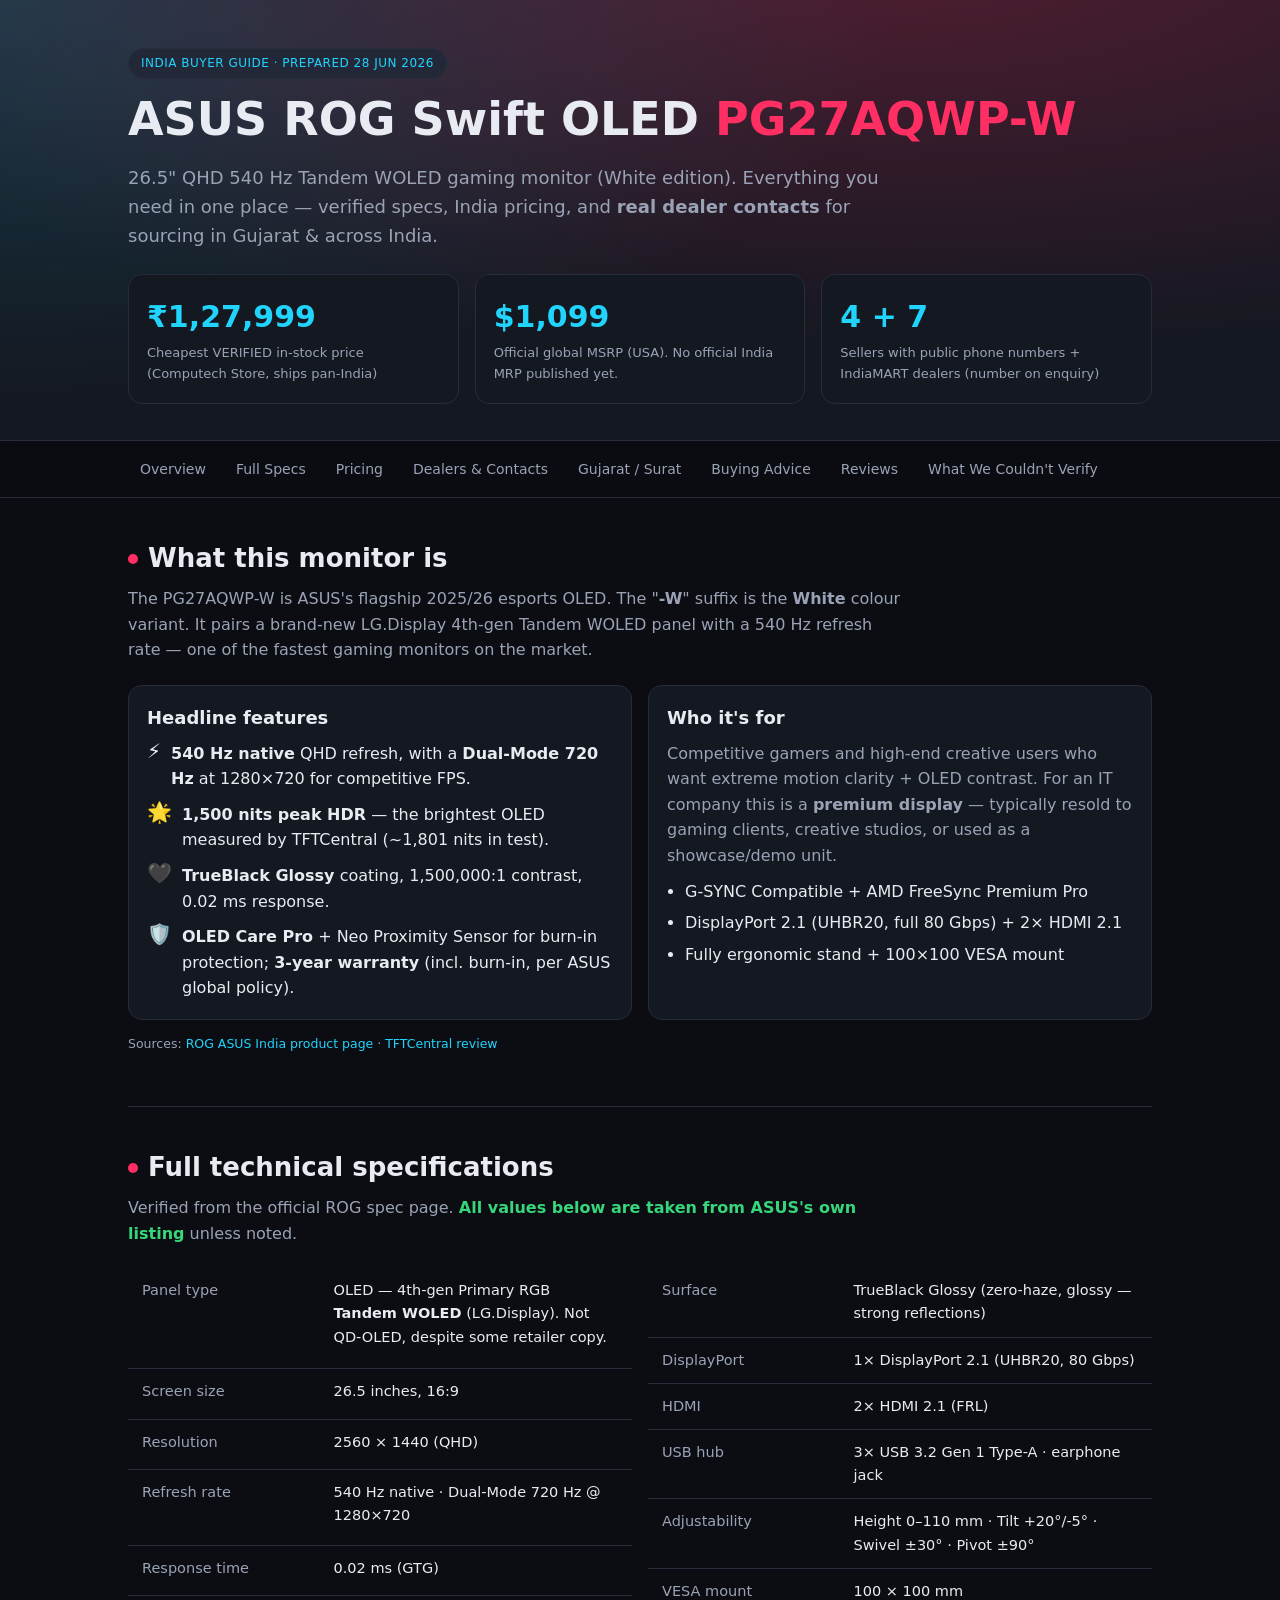
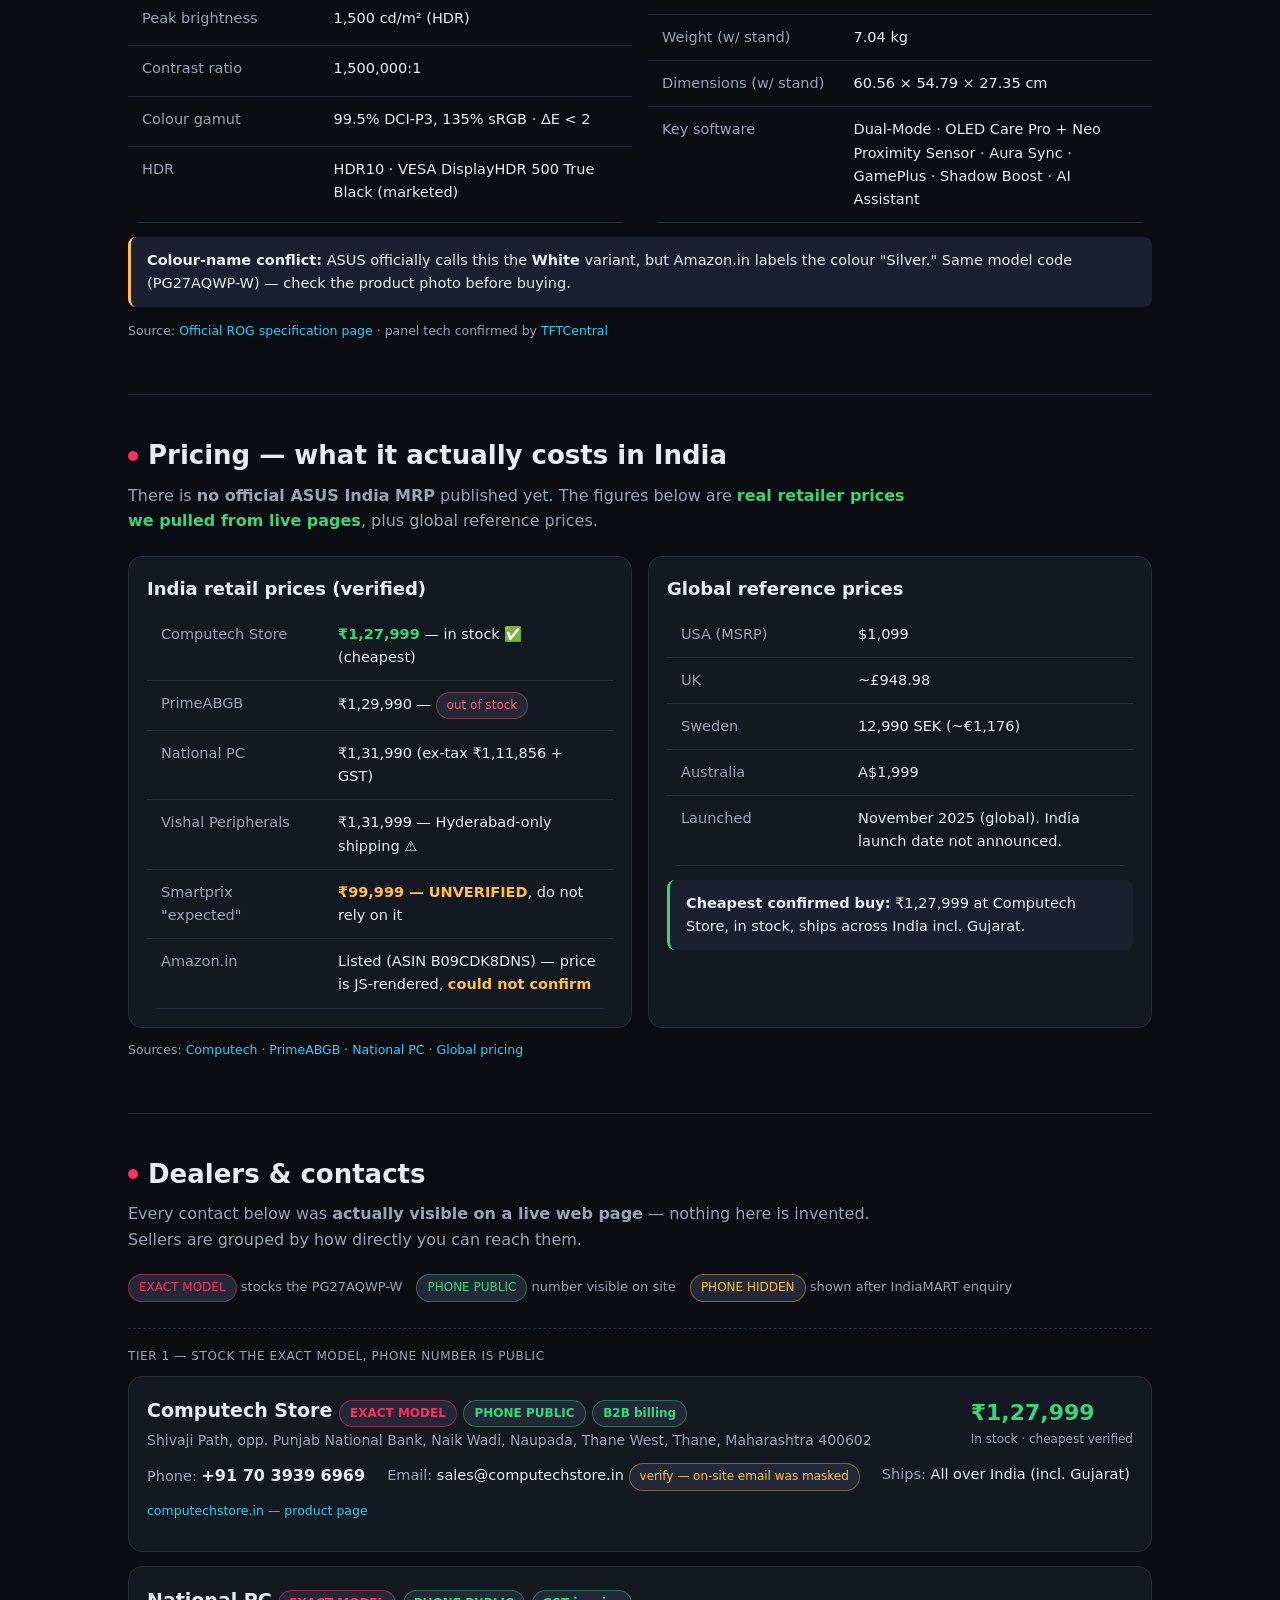
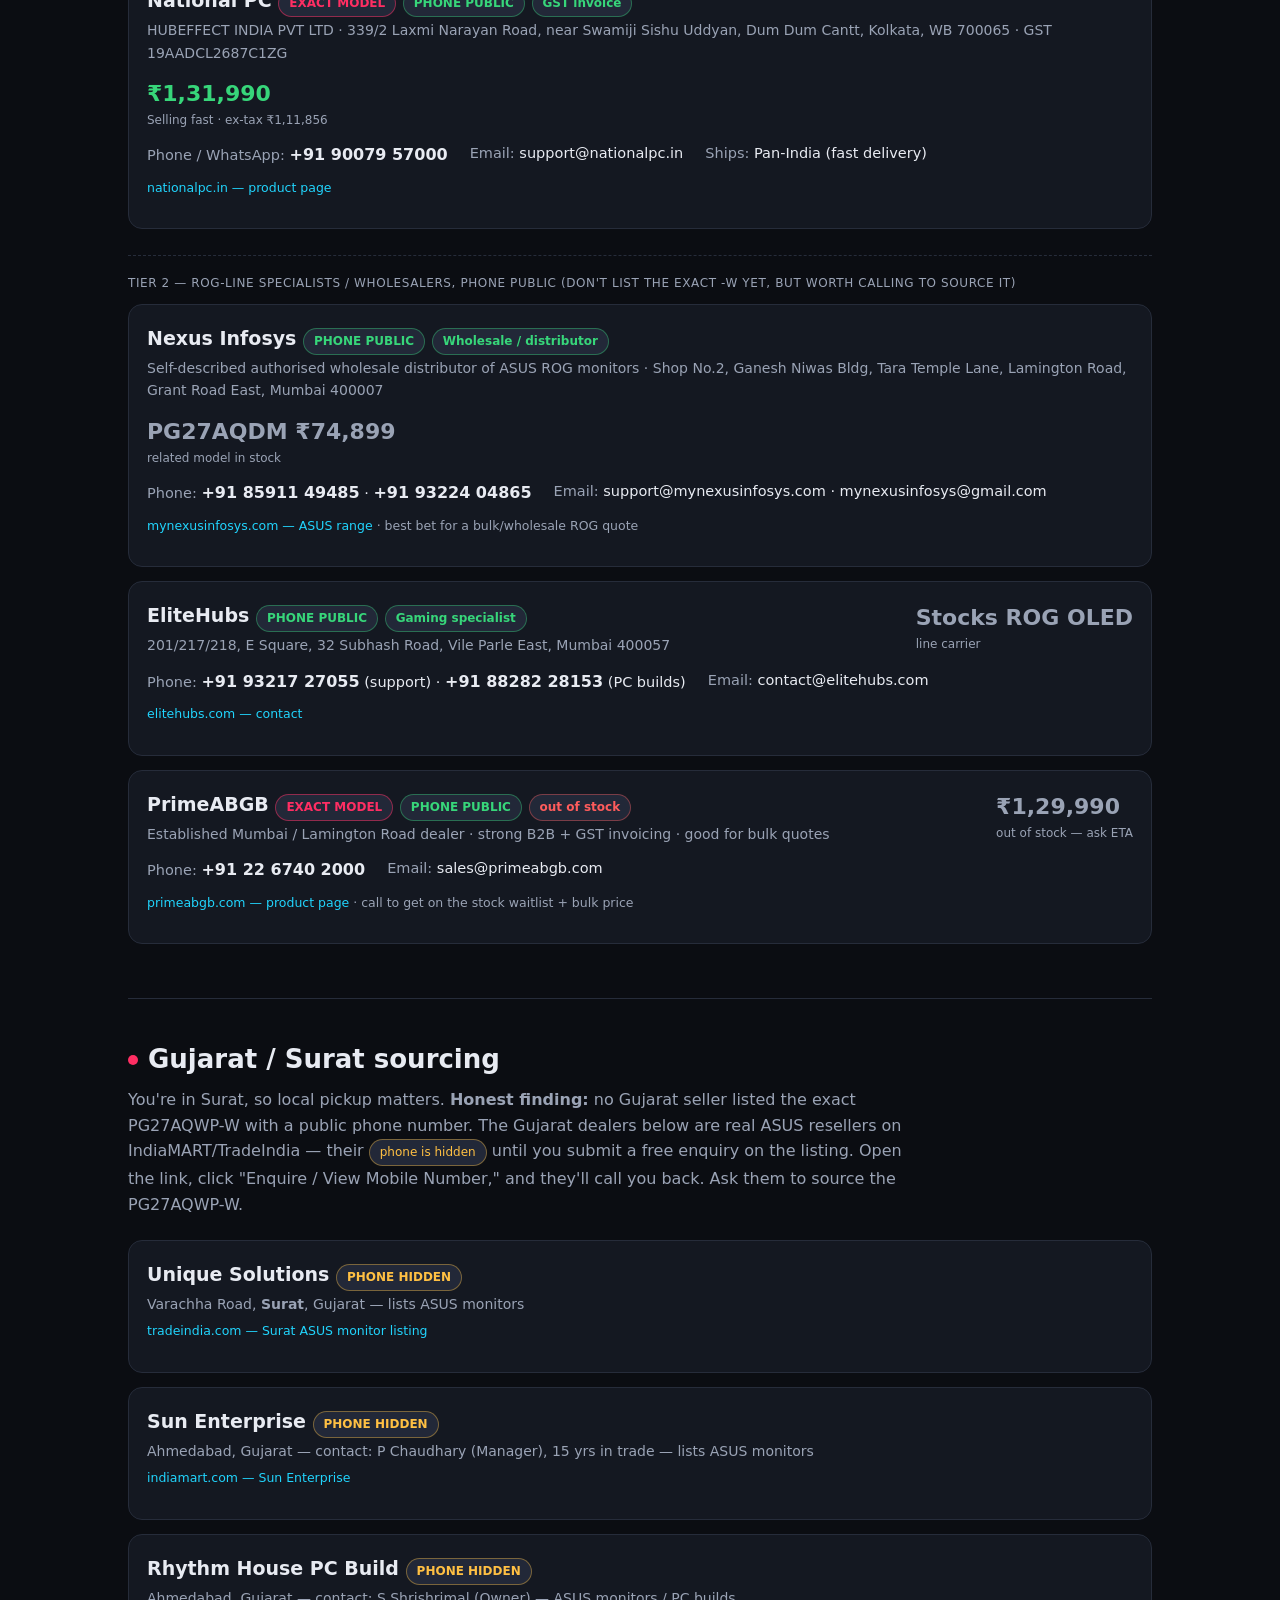
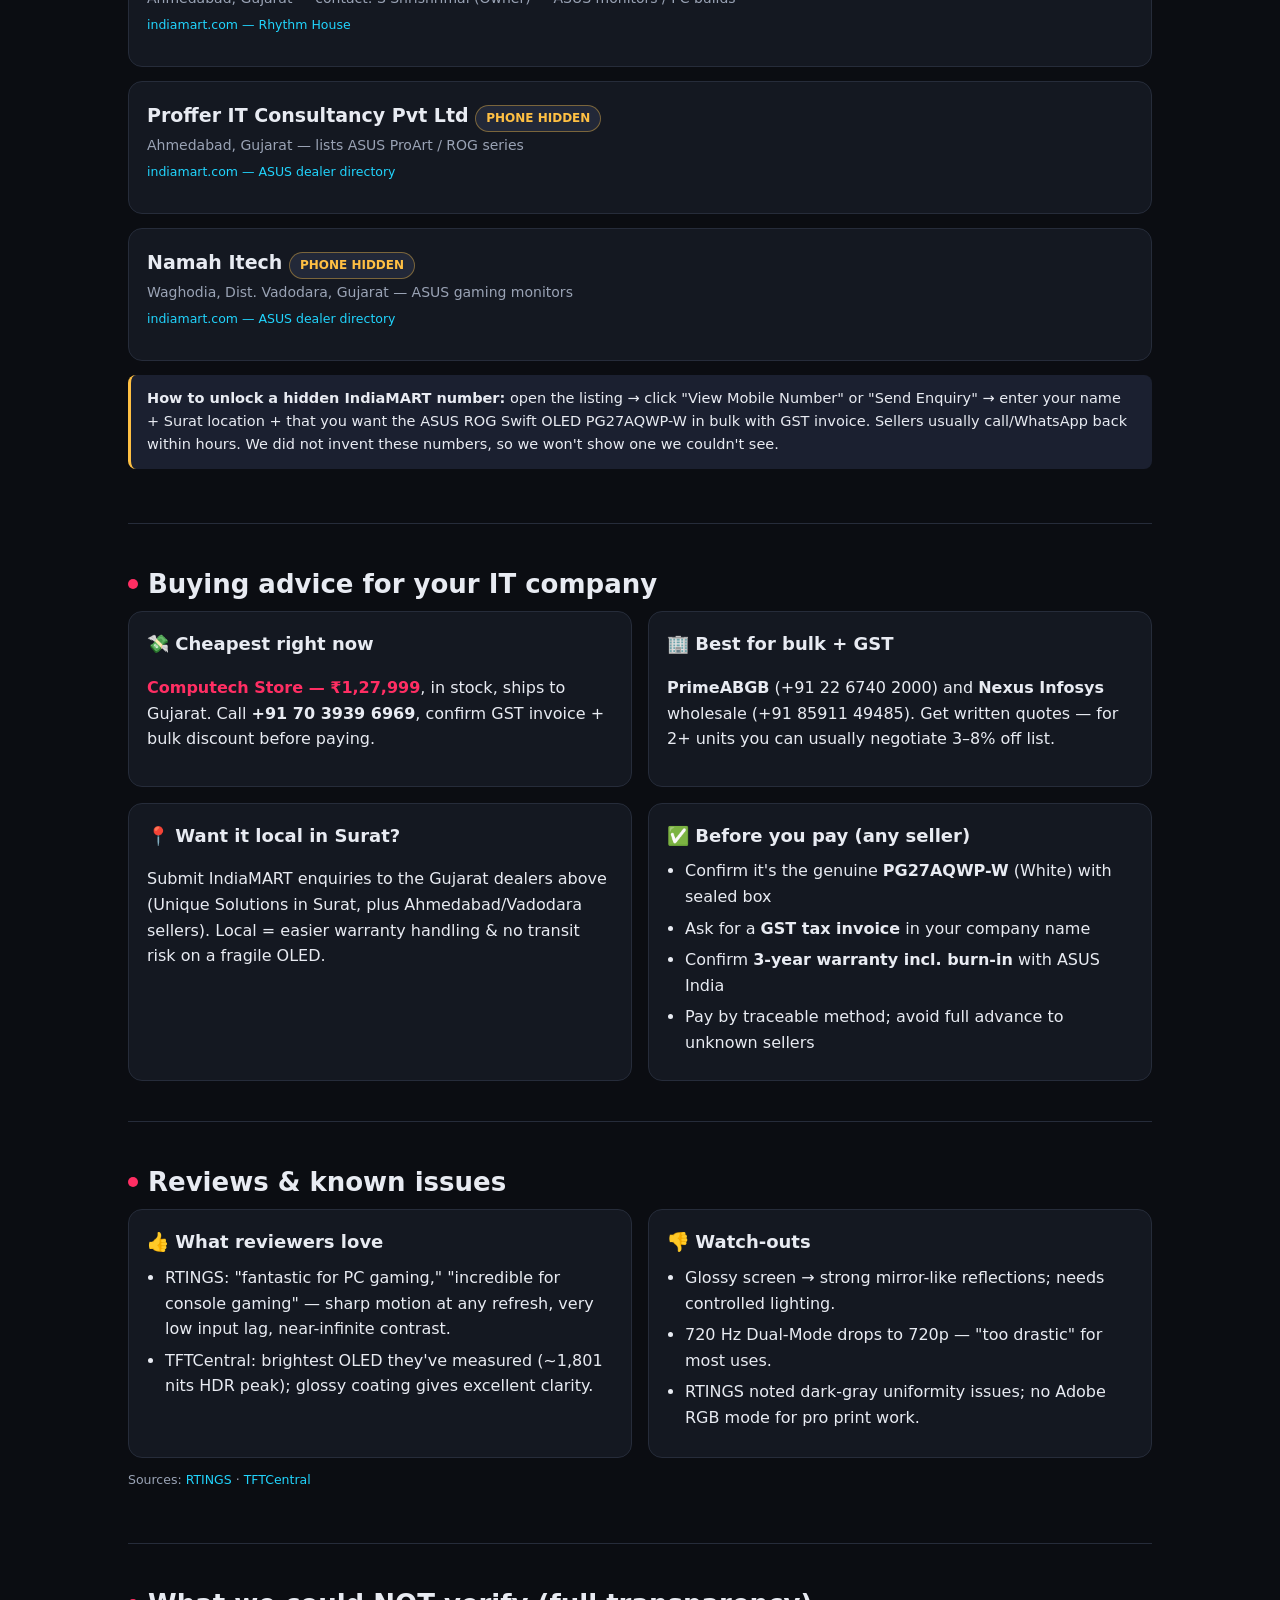
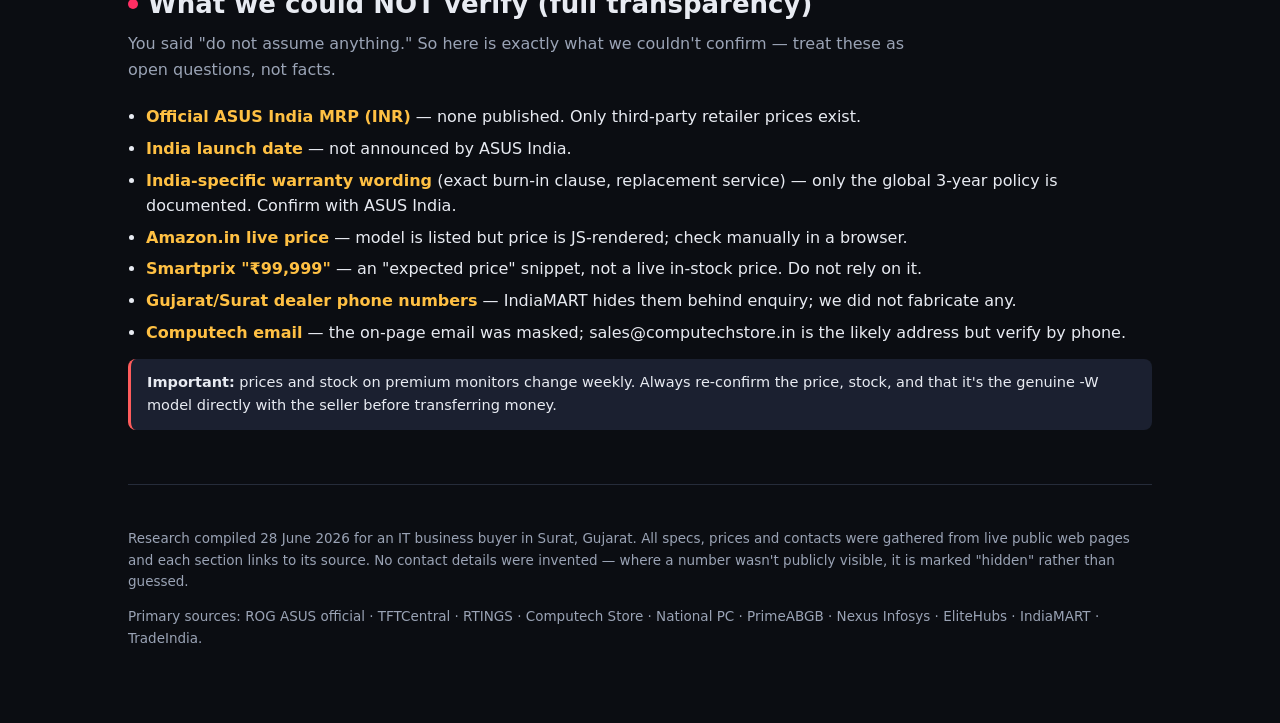
==== index.html @ b663f55b "Add ROG Swift OLED PG27AQWP-W India buyer guide & dealer site Single-page static site (index.html) c" ====
<!DOCTYPE html>
<html lang="en">
<head>
<meta charset="UTF-8" />
<meta name="viewport" content="width=device-width, initial-scale=1.0" />
<title>ASUS ROG Swift OLED PG27AQWP-W — India Buyer Guide & Dealer List</title>
<meta name="description" content="Verified specs, India pricing and real dealer contacts for the ASUS ROG Swift OLED PG27AQWP-W. Built for an IT buyer in Surat, Gujarat." />
<style>
  :root{
    --bg:#0b0d12; --panel:#141821; --panel2:#1b2030; --line:#262c3a;
    --text:#e8ebf2; --muted:#9aa3b5; --accent:#ff2e63; --accent2:#21d4fd;
    --good:#37d67a; --warn:#ffc043; --bad:#ff5c5c; --chip:#222838;
  }
  *{box-sizing:border-box}
  html{scroll-behavior:smooth}
  body{margin:0;font-family:"Segoe UI",system-ui,-apple-system,Roboto,Arial,sans-serif;
    background:var(--bg);color:var(--text);line-height:1.6}
  a{color:var(--accent2);text-decoration:none}
  a:hover{text-decoration:underline}
  header.hero{
    background:radial-gradient(1200px 400px at 70% -10%,rgba(255,46,99,.25),transparent),
               radial-gradient(900px 400px at 0% 0%,rgba(33,212,253,.18),transparent),
               var(--panel);
    border-bottom:1px solid var(--line);padding:48px 20px 36px}
  .wrap{max-width:1060px;margin:0 auto;padding:0 18px}
  .badge{display:inline-block;background:var(--chip);border:1px solid var(--line);
    color:var(--accent2);font-size:12px;letter-spacing:.5px;padding:5px 12px;border-radius:999px;text-transform:uppercase}
  h1{font-size:clamp(28px,5vw,46px);margin:14px 0 6px;line-height:1.15}
  h1 span{color:var(--accent)}
  .sub{color:var(--muted);font-size:18px;max-width:760px}
  nav.sticky{position:sticky;top:0;z-index:50;background:rgba(11,13,18,.92);
    backdrop-filter:blur(8px);border-bottom:1px solid var(--line)}
  nav.sticky .wrap{display:flex;gap:6px;flex-wrap:wrap;padding:10px 18px}
  nav.sticky a{color:var(--muted);font-size:14px;padding:7px 12px;border-radius:8px}
  nav.sticky a:hover{background:var(--panel2);color:var(--text);text-decoration:none}
  section{padding:40px 0;border-bottom:1px solid var(--line)}
  h2{font-size:26px;margin:0 0 6px;display:flex;align-items:center;gap:10px}
  h2 .dot{width:10px;height:10px;border-radius:50%;background:var(--accent)}
  .lead{color:var(--muted);margin:0 0 22px;max-width:780px}
  .grid{display:grid;gap:16px}
  .g2{grid-template-columns:repeat(2,1fr)}
  .g3{grid-template-columns:repeat(3,1fr)}
  @media(max-width:780px){.g2,.g3{grid-template-columns:1fr}}
  .card{background:var(--panel);border:1px solid var(--line);border-radius:14px;padding:18px}
  .card h3{margin:0 0 8px;font-size:18px}
  .kpi{font-size:30px;font-weight:700;color:var(--accent2)}
  .kpi small{display:block;font-size:13px;color:var(--muted);font-weight:400;margin-top:2px}
  table{width:100%;border-collapse:collapse;font-size:14.5px;overflow:hidden;border-radius:12px}
  table.spec td{padding:11px 14px;border-bottom:1px solid var(--line);vertical-align:top}
  table.spec tr td:first-child{color:var(--muted);width:38%;font-weight:500}
  .dealer{background:var(--panel);border:1px solid var(--line);border-radius:14px;padding:18px;margin-bottom:14px}
  .dealer .top{display:flex;justify-content:space-between;gap:12px;flex-wrap:wrap;align-items:flex-start}
  .dealer h3{margin:0;font-size:19px}
  .dealer .meta{color:var(--muted);font-size:14px;margin:2px 0 0}
  .price{font-size:22px;font-weight:700;color:var(--good);white-space:nowrap}
  .price small{display:block;font-size:12px;color:var(--muted);font-weight:400}
  .row{display:flex;flex-wrap:wrap;gap:10px 22px;margin-top:12px;font-size:14.5px}
  .row b{color:var(--muted);font-weight:500}
  .tel{font-weight:700;color:var(--text);font-size:16px}
  .chip{display:inline-block;font-size:12px;padding:3px 10px;border-radius:999px;border:1px solid var(--line);background:var(--chip);color:var(--muted)}
  .chip.ok{color:var(--good);border-color:rgba(55,214,122,.4)}
  .chip.no{color:var(--bad);border-color:rgba(255,92,92,.4)}
  .chip.warn{color:var(--warn);border-color:rgba(255,192,67,.4)}
  .chip.star{color:var(--accent);border-color:rgba(255,46,99,.5)}
  .note{background:var(--panel2);border-left:3px solid var(--warn);padding:12px 16px;border-radius:8px;margin:14px 0;font-size:14.5px}
  .note.good{border-left-color:var(--good)}
  .note.bad{border-left-color:var(--bad)}
  ul.clean{margin:8px 0;padding-left:18px}
  ul.clean li{margin:6px 0}
  .src{font-size:12.5px;color:var(--muted)}
  .feat{display:flex;gap:10px;align-items:flex-start}
  .feat .ic{font-size:20px;line-height:1}
  footer{padding:30px 0 60px;color:var(--muted);font-size:13.5px}
  .tag{font-size:12px;color:var(--muted);text-transform:uppercase;letter-spacing:.6px;margin:26px 0 10px;border-top:1px dashed var(--line);padding-top:18px}
  .pill-legend{display:flex;gap:14px;flex-wrap:wrap;font-size:13px;color:var(--muted);margin-bottom:16px}
  .verified{color:var(--good);font-weight:600}
  .unverified{color:var(--warn);font-weight:600}
  .big-num{font-weight:700;color:var(--accent)}
</style>
</head>
<body>

<header class="hero">
  <div class="wrap">
    <span class="badge">India Buyer Guide · prepared 28 Jun 2026</span>
    <h1>ASUS ROG Swift OLED <span>PG27AQWP-W</span></h1>
    <p class="sub">26.5" QHD 540 Hz Tandem WOLED gaming monitor (White edition). Everything you need in one place — verified specs, India pricing, and <strong>real dealer contacts</strong> for sourcing in Gujarat &amp; across India.</p>
    <div class="grid g3" style="margin-top:24px">
      <div class="card"><div class="kpi">₹1,27,999<small>Cheapest VERIFIED in-stock price (Computech Store, ships pan-India)</small></div></div>
      <div class="card"><div class="kpi">$1,099<small>Official global MSRP (USA). No official India MRP published yet.</small></div></div>
      <div class="card"><div class="kpi">4 + 7<small>Sellers with public phone numbers + IndiaMART dealers (number on enquiry)</small></div></div>
    </div>
  </div>
</header>

<nav class="sticky">
  <div class="wrap">
    <a href="#overview">Overview</a>
    <a href="#specs">Full Specs</a>
    <a href="#price">Pricing</a>
    <a href="#dealers">Dealers &amp; Contacts</a>
    <a href="#gujarat">Gujarat / Surat</a>
    <a href="#advice">Buying Advice</a>
    <a href="#reviews">Reviews</a>
    <a href="#honesty">What We Couldn't Verify</a>
  </div>
</nav>

<main class="wrap">

<!-- OVERVIEW -->
<section id="overview">
  <h2><span class="dot"></span>What this monitor is</h2>
  <p class="lead">The PG27AQWP-W is ASUS's flagship 2025/26 esports OLED. The "<strong>-W</strong>" suffix is the <strong>White</strong> colour variant. It pairs a brand-new LG.Display 4th-gen Tandem WOLED panel with a 540 Hz refresh rate — one of the fastest gaming monitors on the market.</p>
  <div class="grid g2">
    <div class="card">
      <h3>Headline features</h3>
      <div class="feat"><span class="ic">⚡</span><div><b>540 Hz native</b> QHD refresh, with a <b>Dual-Mode 720 Hz</b> at 1280×720 for competitive FPS.</div></div>
      <div class="feat" style="margin-top:10px"><span class="ic">🌟</span><div><b>1,500 nits peak HDR</b> — the brightest OLED measured by TFTCentral (~1,801 nits in test).</div></div>
      <div class="feat" style="margin-top:10px"><span class="ic">🖤</span><div><b>TrueBlack Glossy</b> coating, 1,500,000:1 contrast, 0.02 ms response.</div></div>
      <div class="feat" style="margin-top:10px"><span class="ic">🛡️</span><div><b>OLED Care Pro</b> + Neo Proximity Sensor for burn-in protection; <b>3-year warranty</b> (incl. burn-in, per ASUS global policy).</div></div>
    </div>
    <div class="card">
      <h3>Who it's for</h3>
      <p class="lead" style="margin-bottom:10px">Competitive gamers and high-end creative users who want extreme motion clarity + OLED contrast. For an IT company this is a <strong>premium display</strong> — typically resold to gaming clients, creative studios, or used as a showcase/demo unit.</p>
      <ul class="clean">
        <li>G-SYNC Compatible + AMD FreeSync Premium Pro</li>
        <li>DisplayPort 2.1 (UHBR20, full 80 Gbps) + 2× HDMI 2.1</li>
        <li>Fully ergonomic stand + 100×100 VESA mount</li>
      </ul>
    </div>
  </div>
  <p class="src" style="margin-top:14px">Sources: <a href="https://rog.asus.com/in/monitors/27-to-31-5-inches/rog-swift-oled-pg27aqwp-w/" target="_blank" rel="noopener">ROG ASUS India product page</a> · <a href="https://tftcentral.co.uk/reviews/asus-rog-swift-pg27aqwp-w" target="_blank" rel="noopener">TFTCentral review</a></p>
</section>

<!-- SPECS -->
<section id="specs">
  <h2><span class="dot"></span>Full technical specifications</h2>
  <p class="lead">Verified from the official ROG spec page. <span class="verified">All values below are taken from ASUS's own listing</span> unless noted.</p>
  <div class="grid g2">
    <table class="spec">
      <tr><td>Panel type</td><td>OLED — 4th-gen Primary RGB <b>Tandem WOLED</b> (LG.Display). Not QD-OLED, despite some retailer copy.</td></tr>
      <tr><td>Screen size</td><td>26.5 inches, 16:9</td></tr>
      <tr><td>Resolution</td><td>2560 × 1440 (QHD)</td></tr>
      <tr><td>Refresh rate</td><td>540 Hz native · Dual-Mode 720 Hz @ 1280×720</td></tr>
      <tr><td>Response time</td><td>0.02 ms (GTG)</td></tr>
      <tr><td>Peak brightness</td><td>1,500 cd/m² (HDR)</td></tr>
      <tr><td>Contrast ratio</td><td>1,500,000:1</td></tr>
      <tr><td>Colour gamut</td><td>99.5% DCI-P3, 135% sRGB · ΔE &lt; 2</td></tr>
      <tr><td>HDR</td><td>HDR10 · VESA DisplayHDR 500 True Black (marketed)</td></tr>
    </table>
    <table class="spec">
      <tr><td>Surface</td><td>TrueBlack Glossy (zero-haze, glossy — strong reflections)</td></tr>
      <tr><td>DisplayPort</td><td>1× DisplayPort 2.1 (UHBR20, 80 Gbps)</td></tr>
      <tr><td>HDMI</td><td>2× HDMI 2.1 (FRL)</td></tr>
      <tr><td>USB hub</td><td>3× USB 3.2 Gen 1 Type-A · earphone jack</td></tr>
      <tr><td>Adjustability</td><td>Height 0–110 mm · Tilt +20°/-5° · Swivel ±30° · Pivot ±90°</td></tr>
      <tr><td>VESA mount</td><td>100 × 100 mm</td></tr>
      <tr><td>Weight (w/ stand)</td><td>7.04 kg</td></tr>
      <tr><td>Dimensions (w/ stand)</td><td>60.56 × 54.79 × 27.35 cm</td></tr>
      <tr><td>Key software</td><td>Dual-Mode · OLED Care Pro + Neo Proximity Sensor · Aura Sync · GamePlus · Shadow Boost · AI Assistant</td></tr>
    </table>
  </div>
  <div class="note"><strong>Colour-name conflict:</strong> ASUS officially calls this the <b>White</b> variant, but Amazon.in labels the colour "Silver." Same model code (PG27AQWP-W) — check the product photo before buying.</div>
  <p class="src">Source: <a href="https://rog.asus.com/monitors/27-to-31-5-inches/rog-swift-oled-pg27aqwp-w/spec/" target="_blank" rel="noopener">Official ROG specification page</a> · panel tech confirmed by <a href="https://tftcentral.co.uk/reviews/asus-rog-swift-pg27aqwp-w" target="_blank" rel="noopener">TFTCentral</a></p>
</section>

<!-- PRICING -->
<section id="price">
  <h2><span class="dot"></span>Pricing — what it actually costs in India</h2>
  <p class="lead">There is <strong>no official ASUS India MRP</strong> published yet. The figures below are <span class="verified">real retailer prices we pulled from live pages</span>, plus global reference prices.</p>
  <div class="grid g2">
    <div class="card">
      <h3>India retail prices (verified)</h3>
      <table class="spec">
        <tr><td>Computech Store</td><td><b class="verified">₹1,27,999</b> — in stock ✅ (cheapest)</td></tr>
        <tr><td>PrimeABGB</td><td>₹1,29,990 — <span class="chip no">out of stock</span></td></tr>
        <tr><td>National PC</td><td>₹1,31,990 (ex-tax ₹1,11,856 + GST)</td></tr>
        <tr><td>Vishal Peripherals</td><td>₹1,31,999 — Hyderabad-only shipping ⚠️</td></tr>
        <tr><td>Smartprix "expected"</td><td><span class="unverified">₹99,999 — UNVERIFIED</span>, do not rely on it</td></tr>
        <tr><td>Amazon.in</td><td>Listed (ASIN B09CDK8DNS) — price is JS-rendered, <span class="unverified">could not confirm</span></td></tr>
      </table>
    </div>
    <div class="card">
      <h3>Global reference prices</h3>
      <table class="spec">
        <tr><td>USA (MSRP)</td><td>$1,099</td></tr>
        <tr><td>UK</td><td>~£948.98</td></tr>
        <tr><td>Sweden</td><td>12,990 SEK (~€1,176)</td></tr>
        <tr><td>Australia</td><td>A$1,999</td></tr>
        <tr><td>Launched</td><td>November 2025 (global). India launch date not announced.</td></tr>
      </table>
      <div class="note good" style="margin-bottom:0"><strong>Cheapest confirmed buy:</strong> ₹1,27,999 at Computech Store, in stock, ships across India incl. Gujarat.</div>
    </div>
  </div>
  <p class="src">Sources: <a href="https://computechstore.in/product/asus-rog-swift-qhd-oled-pg27aqwp-w-gaming-monitor/" target="_blank" rel="noopener">Computech</a> · <a href="https://www.primeabgb.com/online-price-reviews-india/asus-pg27aqwp-w-oled-26-5-inch-540hz-rog-swift-monitor/" target="_blank" rel="noopener">PrimeABGB</a> · <a href="https://nationalpc.in/monitors/asus-rog-swift-oled-pg27aqwp-w" target="_blank" rel="noopener">National PC</a> · <a href="https://videocardz.com/newz/asus-rog-swift-pg27aqwp-w-preorders-go-live-at-1099-540hz-qhd-oled-with-720hz-dual-mode" target="_blank" rel="noopener">Global pricing</a></p>
</section>

<!-- DEALERS -->
<section id="dealers">
  <h2><span class="dot"></span>Dealers &amp; contacts</h2>
  <p class="lead">Every contact below was <strong>actually visible on a live web page</strong> — nothing here is invented. Sellers are grouped by how directly you can reach them.</p>
  <div class="pill-legend">
    <span><span class="chip star">EXACT MODEL</span> stocks the PG27AQWP-W</span>
    <span><span class="chip ok">PHONE PUBLIC</span> number visible on site</span>
    <span><span class="chip warn">PHONE HIDDEN</span> shown after IndiaMART enquiry</span>
  </div>

  <p class="tag">Tier 1 — Stock the EXACT model, phone number is public</p>

  <div class="dealer">
    <div class="top">
      <div>
        <h3>Computech Store <span class="chip star">EXACT MODEL</span> <span class="chip ok">PHONE PUBLIC</span> <span class="chip ok">B2B billing</span></h3>
        <p class="meta">Shivaji Path, opp. Punjab National Bank, Naik Wadi, Naupada, Thane West, Thane, Maharashtra 400602</p>
      </div>
      <div class="price">₹1,27,999<small>In stock · cheapest verified</small></div>
    </div>
    <div class="row">
      <span><b>Phone:</b> <span class="tel">+91 70 3939 6969</span></span>
      <span><b>Email:</b> sales@computechstore.in <span class="chip warn">verify — on-site email was masked</span></span>
      <span><b>Ships:</b> All over India (incl. Gujarat)</span>
    </div>
    <p class="src" style="margin-top:10px"><a href="https://computechstore.in/product/asus-rog-swift-qhd-oled-pg27aqwp-w-gaming-monitor/" target="_blank" rel="noopener">computechstore.in — product page</a></p>
  </div>

  <div class="dealer">
    <div class="top">
      <div>
        <h3>National PC <span class="chip star">EXACT MODEL</span> <span class="chip ok">PHONE PUBLIC</span> <span class="chip ok">GST invoice</span></h3>
        <p class="meta">HUBEFFECT INDIA PVT LTD · 339/2 Laxmi Narayan Road, near Swamiji Sishu Uddyan, Dum Dum Cantt, Kolkata, WB 700065 · GST 19AADCL2687C1ZG</p>
      </div>
      <div class="price">₹1,31,990<small>Selling fast · ex-tax ₹1,11,856</small></div>
    </div>
    <div class="row">
      <span><b>Phone / WhatsApp:</b> <span class="tel">+91 90079 57000</span></span>
      <span><b>Email:</b> support@nationalpc.in</span>
      <span><b>Ships:</b> Pan-India (fast delivery)</span>
    </div>
    <p class="src" style="margin-top:10px"><a href="https://nationalpc.in/monitors/asus-rog-swift-oled-pg27aqwp-w" target="_blank" rel="noopener">nationalpc.in — product page</a></p>
  </div>

  <p class="tag">Tier 2 — ROG-line specialists / wholesalers, phone public (don't list the exact -W yet, but worth calling to source it)</p>

  <div class="dealer">
    <div class="top">
      <div>
        <h3>Nexus Infosys <span class="chip ok">PHONE PUBLIC</span> <span class="chip ok">Wholesale / distributor</span></h3>
        <p class="meta">Self-described authorised wholesale distributor of ASUS ROG monitors · Shop No.2, Ganesh Niwas Bldg, Tara Temple Lane, Lamington Road, Grant Road East, Mumbai 400007</p>
      </div>
      <div class="price" style="color:var(--muted)">PG27AQDM ₹74,899<small>related model in stock</small></div>
    </div>
    <div class="row">
      <span><b>Phone:</b> <span class="tel">+91 85911 49485</span> · <span class="tel">+91 93224 04865</span></span>
      <span><b>Email:</b> support@mynexusinfosys.com · mynexusinfosys@gmail.com</span>
    </div>
    <p class="src" style="margin-top:10px"><a href="https://www.mynexusinfosys.com/brand/asus/" target="_blank" rel="noopener">mynexusinfosys.com — ASUS range</a> · best bet for a bulk/wholesale ROG quote</p>
  </div>

  <div class="dealer">
    <div class="top">
      <div>
        <h3>EliteHubs <span class="chip ok">PHONE PUBLIC</span> <span class="chip ok">Gaming specialist</span></h3>
        <p class="meta">201/217/218, E Square, 32 Subhash Road, Vile Parle East, Mumbai 400057</p>
      </div>
      <div class="price" style="color:var(--muted)">Stocks ROG OLED<small>line carrier</small></div>
    </div>
    <div class="row">
      <span><b>Phone:</b> <span class="tel">+91 93217 27055</span> (support) · <span class="tel">+91 88282 28153</span> (PC builds)</span>
      <span><b>Email:</b> contact@elitehubs.com</span>
    </div>
    <p class="src" style="margin-top:10px"><a href="https://elitehubs.com/pages/contact" target="_blank" rel="noopener">elitehubs.com — contact</a></p>
  </div>

  <div class="dealer">
    <div class="top">
      <div>
        <h3>PrimeABGB <span class="chip star">EXACT MODEL</span> <span class="chip ok">PHONE PUBLIC</span> <span class="chip no">out of stock</span></h3>
        <p class="meta">Established Mumbai / Lamington Road dealer · strong B2B + GST invoicing · good for bulk quotes</p>
      </div>
      <div class="price" style="color:var(--muted)">₹1,29,990<small>out of stock — ask ETA</small></div>
    </div>
    <div class="row">
      <span><b>Phone:</b> <span class="tel">+91 22 6740 2000</span></span>
      <span><b>Email:</b> sales@primeabgb.com</span>
    </div>
    <p class="src" style="margin-top:10px"><a href="https://www.primeabgb.com/online-price-reviews-india/asus-pg27aqwp-w-oled-26-5-inch-540hz-rog-swift-monitor/" target="_blank" rel="noopener">primeabgb.com — product page</a> · call to get on the stock waitlist + bulk price</p>
  </div>
</section>

<!-- GUJARAT -->
<section id="gujarat">
  <h2><span class="dot"></span>Gujarat / Surat sourcing</h2>
  <p class="lead">You're in Surat, so local pickup matters. <strong>Honest finding:</strong> no Gujarat seller listed the exact PG27AQWP-W with a public phone number. The Gujarat dealers below are real ASUS resellers on IndiaMART/TradeIndia — their <span class="chip warn">phone is hidden</span> until you submit a free enquiry on the listing. Open the link, click "Enquire / View Mobile Number," and they'll call you back. Ask them to source the PG27AQWP-W.</p>

  <div class="dealer">
    <div class="top"><div><h3>Unique Solutions <span class="chip warn">PHONE HIDDEN</span></h3>
      <p class="meta">Varachha Road, <b>Surat</b>, Gujarat — lists ASUS monitors</p></div></div>
    <p class="src" style="margin-top:6px"><a href="https://www.tradeindia.com/surat/asus-computer-monitor-city-220891.html" target="_blank" rel="noopener">tradeindia.com — Surat ASUS monitor listing</a></p>
  </div>

  <div class="dealer">
    <div class="top"><div><h3>Sun Enterprise <span class="chip warn">PHONE HIDDEN</span></h3>
      <p class="meta">Ahmedabad, Gujarat — contact: P Chaudhary (Manager), 15 yrs in trade — lists ASUS monitors</p></div></div>
    <p class="src" style="margin-top:6px"><a href="https://www.indiamart.com/sunenterprise-3242258/monitors.html" target="_blank" rel="noopener">indiamart.com — Sun Enterprise</a></p>
  </div>

  <div class="dealer">
    <div class="top"><div><h3>Rhythm House PC Build <span class="chip warn">PHONE HIDDEN</span></h3>
      <p class="meta">Ahmedabad, Gujarat — contact: S Shrishrimal (Owner) — ASUS monitors / PC builds</p></div></div>
    <p class="src" style="margin-top:6px"><a href="https://www.indiamart.com/rhythm-house-nikol/asus-monitor.html" target="_blank" rel="noopener">indiamart.com — Rhythm House</a></p>
  </div>

  <div class="dealer">
    <div class="top"><div><h3>Proffer IT Consultancy Pvt Ltd <span class="chip warn">PHONE HIDDEN</span></h3>
      <p class="meta">Ahmedabad, Gujarat — lists ASUS ProArt / ROG series</p></div></div>
    <p class="src" style="margin-top:6px"><a href="https://dir.indiamart.com/impcat/asus-led-monitor.html" target="_blank" rel="noopener">indiamart.com — ASUS dealer directory</a></p>
  </div>

  <div class="dealer">
    <div class="top"><div><h3>Namah Itech <span class="chip warn">PHONE HIDDEN</span></h3>
      <p class="meta">Waghodia, Dist. Vadodara, Gujarat — ASUS gaming monitors</p></div></div>
    <p class="src" style="margin-top:6px"><a href="https://dir.indiamart.com/impcat/asus-led-monitor.html" target="_blank" rel="noopener">indiamart.com — ASUS dealer directory</a></p>
  </div>

  <div class="note"><strong>How to unlock a hidden IndiaMART number:</strong> open the listing → click "View Mobile Number" or "Send Enquiry" → enter your name + Surat location + that you want the ASUS ROG Swift OLED PG27AQWP-W in bulk with GST invoice. Sellers usually call/WhatsApp back within hours. We did not invent these numbers, so we won't show one we couldn't see.</div>
</section>

<!-- ADVICE -->
<section id="advice">
  <h2><span class="dot"></span>Buying advice for your IT company</h2>
  <div class="grid g2">
    <div class="card">
      <h3>💸 Cheapest right now</h3>
      <p><b class="big-num">Computech Store — ₹1,27,999</b>, in stock, ships to Gujarat. Call <b>+91 70 3939 6969</b>, confirm GST invoice + bulk discount before paying.</p>
    </div>
    <div class="card">
      <h3>🏢 Best for bulk + GST</h3>
      <p><b>PrimeABGB</b> (+91 22 6740 2000) and <b>Nexus Infosys</b> wholesale (+91 85911 49485). Get written quotes — for 2+ units you can usually negotiate 3–8% off list.</p>
    </div>
    <div class="card">
      <h3>📍 Want it local in Surat?</h3>
      <p>Submit IndiaMART enquiries to the Gujarat dealers above (Unique Solutions in Surat, plus Ahmedabad/Vadodara sellers). Local = easier warranty handling &amp; no transit risk on a fragile OLED.</p>
    </div>
    <div class="card">
      <h3>✅ Before you pay (any seller)</h3>
      <ul class="clean" style="margin:0">
        <li>Confirm it's the genuine <b>PG27AQWP-W</b> (White) with sealed box</li>
        <li>Ask for a <b>GST tax invoice</b> in your company name</li>
        <li>Confirm <b>3-year warranty incl. burn-in</b> with ASUS India</li>
        <li>Pay by traceable method; avoid full advance to unknown sellers</li>
      </ul>
    </div>
  </div>
</section>

<!-- REVIEWS -->
<section id="reviews">
  <h2><span class="dot"></span>Reviews &amp; known issues</h2>
  <div class="grid g2">
    <div class="card">
      <h3>👍 What reviewers love</h3>
      <ul class="clean">
        <li>RTINGS: "fantastic for PC gaming," "incredible for console gaming" — sharp motion at any refresh, very low input lag, near-infinite contrast.</li>
        <li>TFTCentral: brightest OLED they've measured (~1,801 nits HDR peak); glossy coating gives excellent clarity.</li>
      </ul>
    </div>
    <div class="card">
      <h3>👎 Watch-outs</h3>
      <ul class="clean">
        <li>Glossy screen → strong mirror-like reflections; needs controlled lighting.</li>
        <li>720 Hz Dual-Mode drops to 720p — "too drastic" for most uses.</li>
        <li>RTINGS noted dark-gray uniformity issues; no Adobe RGB mode for pro print work.</li>
      </ul>
    </div>
  </div>
  <p class="src">Sources: <a href="https://www.rtings.com/monitor/reviews/asus/rog-swift-oled-pg27aqwp-w" target="_blank" rel="noopener">RTINGS</a> · <a href="https://tftcentral.co.uk/reviews/asus-rog-swift-pg27aqwp-w" target="_blank" rel="noopener">TFTCentral</a></p>
</section>

<!-- HONESTY -->
<section id="honesty">
  <h2><span class="dot"></span>What we could NOT verify (full transparency)</h2>
  <p class="lead">You said "do not assume anything." So here is exactly what we couldn't confirm — treat these as open questions, not facts.</p>
  <ul class="clean">
    <li><span class="unverified">Official ASUS India MRP (INR)</span> — none published. Only third-party retailer prices exist.</li>
    <li><span class="unverified">India launch date</span> — not announced by ASUS India.</li>
    <li><span class="unverified">India-specific warranty wording</span> (exact burn-in clause, replacement service) — only the global 3-year policy is documented. Confirm with ASUS India.</li>
    <li><span class="unverified">Amazon.in live price</span> — model is listed but price is JS-rendered; check manually in a browser.</li>
    <li><span class="unverified">Smartprix "₹99,999"</span> — an "expected price" snippet, not a live in-stock price. Do not rely on it.</li>
    <li><span class="unverified">Gujarat/Surat dealer phone numbers</span> — IndiaMART hides them behind enquiry; we did not fabricate any.</li>
    <li><span class="unverified">Computech email</span> — the on-page email was masked; sales@computechstore.in is the likely address but verify by phone.</li>
  </ul>
  <div class="note bad"><strong>Important:</strong> prices and stock on premium monitors change weekly. Always re-confirm the price, stock, and that it's the genuine -W model directly with the seller before transferring money.</div>
</section>

</main>

<footer>
  <div class="wrap">
    <p>Research compiled 28 June 2026 for an IT business buyer in Surat, Gujarat. All specs, prices and contacts were gathered from live public web pages and each section links to its source. No contact details were invented — where a number wasn't publicly visible, it is marked "hidden" rather than guessed.</p>
    <p>Primary sources: ROG ASUS official · TFTCentral · RTINGS · Computech Store · National PC · PrimeABGB · Nexus Infosys · EliteHubs · IndiaMART · TradeIndia.</p>
  </div>
</footer>

</body>
</html>
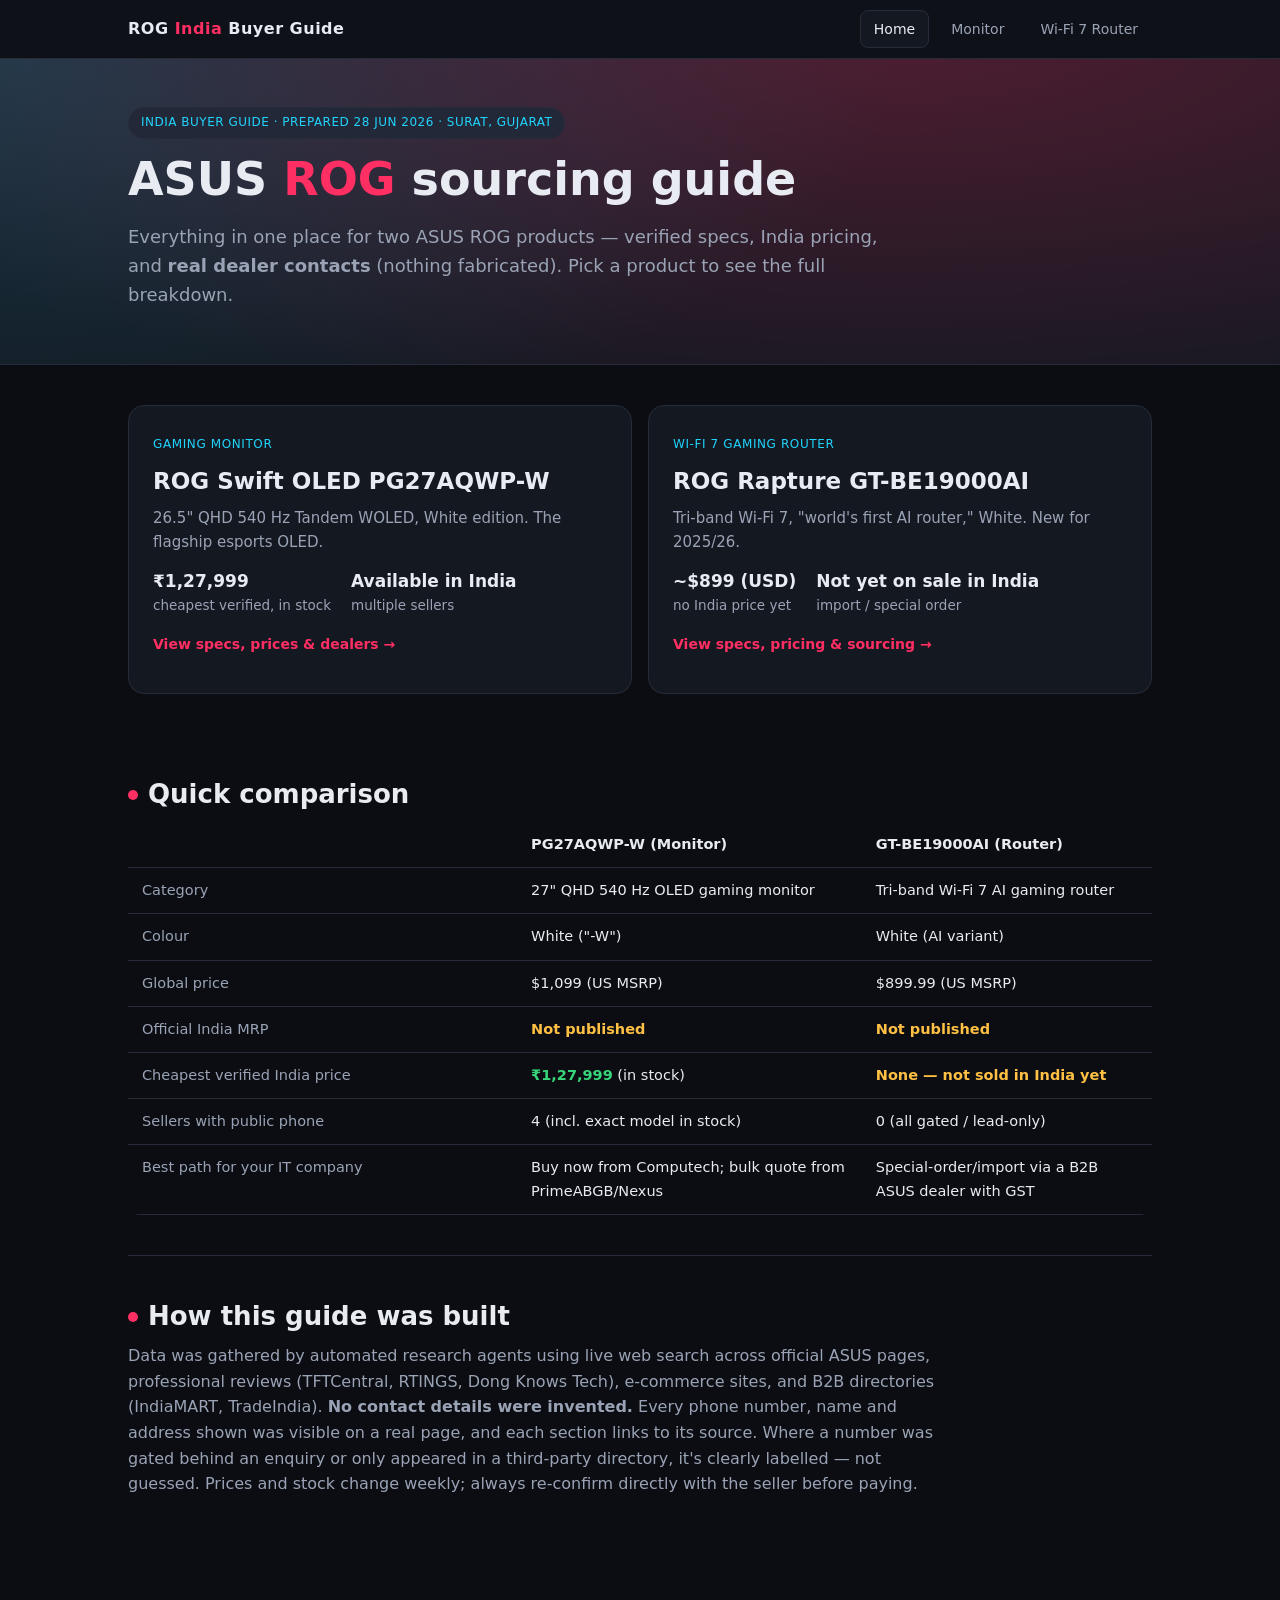
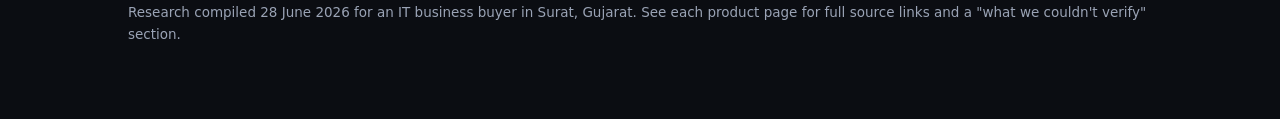
==== commit 7ada48a6: "Add GT-BE19000AI Wi-Fi 7 router; restructure into multi-product site Expands the guide into a multi-" ====
--- a/index.html
+++ b/index.html
@@ -3,402 +3,81 @@
 <head>
 <meta charset="UTF-8" />
 <meta name="viewport" content="width=device-width, initial-scale=1.0" />
-<title>ASUS ROG Swift OLED PG27AQWP-W — India Buyer Guide & Dealer List</title>
-<meta name="description" content="Verified specs, India pricing and real dealer contacts for the ASUS ROG Swift OLED PG27AQWP-W. Built for an IT buyer in Surat, Gujarat." />
-<style>
-  :root{
-    --bg:#0b0d12; --panel:#141821; --panel2:#1b2030; --line:#262c3a;
-    --text:#e8ebf2; --muted:#9aa3b5; --accent:#ff2e63; --accent2:#21d4fd;
-    --good:#37d67a; --warn:#ffc043; --bad:#ff5c5c; --chip:#222838;
-  }
-  *{box-sizing:border-box}
-  html{scroll-behavior:smooth}
-  body{margin:0;font-family:"Segoe UI",system-ui,-apple-system,Roboto,Arial,sans-serif;
-    background:var(--bg);color:var(--text);line-height:1.6}
-  a{color:var(--accent2);text-decoration:none}
-  a:hover{text-decoration:underline}
-  header.hero{
-    background:radial-gradient(1200px 400px at 70% -10%,rgba(255,46,99,.25),transparent),
-               radial-gradient(900px 400px at 0% 0%,rgba(33,212,253,.18),transparent),
-               var(--panel);
-    border-bottom:1px solid var(--line);padding:48px 20px 36px}
-  .wrap{max-width:1060px;margin:0 auto;padding:0 18px}
-  .badge{display:inline-block;background:var(--chip);border:1px solid var(--line);
-    color:var(--accent2);font-size:12px;letter-spacing:.5px;padding:5px 12px;border-radius:999px;text-transform:uppercase}
-  h1{font-size:clamp(28px,5vw,46px);margin:14px 0 6px;line-height:1.15}
-  h1 span{color:var(--accent)}
-  .sub{color:var(--muted);font-size:18px;max-width:760px}
-  nav.sticky{position:sticky;top:0;z-index:50;background:rgba(11,13,18,.92);
-    backdrop-filter:blur(8px);border-bottom:1px solid var(--line)}
-  nav.sticky .wrap{display:flex;gap:6px;flex-wrap:wrap;padding:10px 18px}
-  nav.sticky a{color:var(--muted);font-size:14px;padding:7px 12px;border-radius:8px}
-  nav.sticky a:hover{background:var(--panel2);color:var(--text);text-decoration:none}
-  section{padding:40px 0;border-bottom:1px solid var(--line)}
-  h2{font-size:26px;margin:0 0 6px;display:flex;align-items:center;gap:10px}
-  h2 .dot{width:10px;height:10px;border-radius:50%;background:var(--accent)}
-  .lead{color:var(--muted);margin:0 0 22px;max-width:780px}
-  .grid{display:grid;gap:16px}
-  .g2{grid-template-columns:repeat(2,1fr)}
-  .g3{grid-template-columns:repeat(3,1fr)}
-  @media(max-width:780px){.g2,.g3{grid-template-columns:1fr}}
-  .card{background:var(--panel);border:1px solid var(--line);border-radius:14px;padding:18px}
-  .card h3{margin:0 0 8px;font-size:18px}
-  .kpi{font-size:30px;font-weight:700;color:var(--accent2)}
-  .kpi small{display:block;font-size:13px;color:var(--muted);font-weight:400;margin-top:2px}
-  table{width:100%;border-collapse:collapse;font-size:14.5px;overflow:hidden;border-radius:12px}
-  table.spec td{padding:11px 14px;border-bottom:1px solid var(--line);vertical-align:top}
-  table.spec tr td:first-child{color:var(--muted);width:38%;font-weight:500}
-  .dealer{background:var(--panel);border:1px solid var(--line);border-radius:14px;padding:18px;margin-bottom:14px}
-  .dealer .top{display:flex;justify-content:space-between;gap:12px;flex-wrap:wrap;align-items:flex-start}
-  .dealer h3{margin:0;font-size:19px}
-  .dealer .meta{color:var(--muted);font-size:14px;margin:2px 0 0}
-  .price{font-size:22px;font-weight:700;color:var(--good);white-space:nowrap}
-  .price small{display:block;font-size:12px;color:var(--muted);font-weight:400}
-  .row{display:flex;flex-wrap:wrap;gap:10px 22px;margin-top:12px;font-size:14.5px}
-  .row b{color:var(--muted);font-weight:500}
-  .tel{font-weight:700;color:var(--text);font-size:16px}
-  .chip{display:inline-block;font-size:12px;padding:3px 10px;border-radius:999px;border:1px solid var(--line);background:var(--chip);color:var(--muted)}
-  .chip.ok{color:var(--good);border-color:rgba(55,214,122,.4)}
-  .chip.no{color:var(--bad);border-color:rgba(255,92,92,.4)}
-  .chip.warn{color:var(--warn);border-color:rgba(255,192,67,.4)}
-  .chip.star{color:var(--accent);border-color:rgba(255,46,99,.5)}
-  .note{background:var(--panel2);border-left:3px solid var(--warn);padding:12px 16px;border-radius:8px;margin:14px 0;font-size:14.5px}
-  .note.good{border-left-color:var(--good)}
-  .note.bad{border-left-color:var(--bad)}
-  ul.clean{margin:8px 0;padding-left:18px}
-  ul.clean li{margin:6px 0}
-  .src{font-size:12.5px;color:var(--muted)}
-  .feat{display:flex;gap:10px;align-items:flex-start}
-  .feat .ic{font-size:20px;line-height:1}
-  footer{padding:30px 0 60px;color:var(--muted);font-size:13.5px}
-  .tag{font-size:12px;color:var(--muted);text-transform:uppercase;letter-spacing:.6px;margin:26px 0 10px;border-top:1px dashed var(--line);padding-top:18px}
-  .pill-legend{display:flex;gap:14px;flex-wrap:wrap;font-size:13px;color:var(--muted);margin-bottom:16px}
-  .verified{color:var(--good);font-weight:600}
-  .unverified{color:var(--warn);font-weight:600}
-  .big-num{font-weight:700;color:var(--accent)}
-</style>
+<title>ASUS ROG India Buyer Guide — Monitor & Wi-Fi 7 Router</title>
+<meta name="description" content="Verified specs, India pricing and real dealer contacts for the ASUS ROG Swift OLED PG27AQWP-W monitor and ROG Rapture GT-BE19000AI Wi-Fi 7 router. Built for an IT buyer in Surat, Gujarat." />
+<link rel="stylesheet" href="styles.css" />
 </head>
 <body>
 
+<div class="topbar">
+  <div class="wrap">
+    <span class="brand">ROG <span>India</span> Buyer Guide</span>
+    <a class="tab active" href="index.html">Home</a>
+    <a class="tab" href="monitor.html">Monitor</a>
+    <a class="tab" href="router.html">Wi-Fi 7 Router</a>
+  </div>
+</div>
+
 <header class="hero">
   <div class="wrap">
-    <span class="badge">India Buyer Guide · prepared 28 Jun 2026</span>
-    <h1>ASUS ROG Swift OLED <span>PG27AQWP-W</span></h1>
-    <p class="sub">26.5" QHD 540 Hz Tandem WOLED gaming monitor (White edition). Everything you need in one place — verified specs, India pricing, and <strong>real dealer contacts</strong> for sourcing in Gujarat &amp; across India.</p>
-    <div class="grid g3" style="margin-top:24px">
-      <div class="card"><div class="kpi">₹1,27,999<small>Cheapest VERIFIED in-stock price (Computech Store, ships pan-India)</small></div></div>
-      <div class="card"><div class="kpi">$1,099<small>Official global MSRP (USA). No official India MRP published yet.</small></div></div>
-      <div class="card"><div class="kpi">4 + 7<small>Sellers with public phone numbers + IndiaMART dealers (number on enquiry)</small></div></div>
-    </div>
+    <span class="badge">India Buyer Guide · prepared 28 Jun 2026 · Surat, Gujarat</span>
+    <h1>ASUS <span>ROG</span> sourcing guide</h1>
+    <p class="sub">Everything in one place for two ASUS ROG products — verified specs, India pricing, and <strong>real dealer contacts</strong> (nothing fabricated). Pick a product to see the full breakdown.</p>
   </div>
 </header>
 
-<nav class="sticky">
-  <div class="wrap">
-    <a href="#overview">Overview</a>
-    <a href="#specs">Full Specs</a>
-    <a href="#price">Pricing</a>
-    <a href="#dealers">Dealers &amp; Contacts</a>
-    <a href="#gujarat">Gujarat / Surat</a>
-    <a href="#advice">Buying Advice</a>
-    <a href="#reviews">Reviews</a>
-    <a href="#honesty">What We Couldn't Verify</a>
-  </div>
-</nav>
-
 <main class="wrap">
 
-<!-- OVERVIEW -->
-<section id="overview">
-  <h2><span class="dot"></span>What this monitor is</h2>
-  <p class="lead">The PG27AQWP-W is ASUS's flagship 2025/26 esports OLED. The "<strong>-W</strong>" suffix is the <strong>White</strong> colour variant. It pairs a brand-new LG.Display 4th-gen Tandem WOLED panel with a 540 Hz refresh rate — one of the fastest gaming monitors on the market.</p>
+<section style="border-bottom:none">
   <div class="grid g2">
-    <div class="card">
-      <h3>Headline features</h3>
-      <div class="feat"><span class="ic">⚡</span><div><b>540 Hz native</b> QHD refresh, with a <b>Dual-Mode 720 Hz</b> at 1280×720 for competitive FPS.</div></div>
-      <div class="feat" style="margin-top:10px"><span class="ic">🌟</span><div><b>1,500 nits peak HDR</b> — the brightest OLED measured by TFTCentral (~1,801 nits in test).</div></div>
-      <div class="feat" style="margin-top:10px"><span class="ic">🖤</span><div><b>TrueBlack Glossy</b> coating, 1,500,000:1 contrast, 0.02 ms response.</div></div>
-      <div class="feat" style="margin-top:10px"><span class="ic">🛡️</span><div><b>OLED Care Pro</b> + Neo Proximity Sensor for burn-in protection; <b>3-year warranty</b> (incl. burn-in, per ASUS global policy).</div></div>
-    </div>
-    <div class="card">
-      <h3>Who it's for</h3>
-      <p class="lead" style="margin-bottom:10px">Competitive gamers and high-end creative users who want extreme motion clarity + OLED contrast. For an IT company this is a <strong>premium display</strong> — typically resold to gaming clients, creative studios, or used as a showcase/demo unit.</p>
-      <ul class="clean">
-        <li>G-SYNC Compatible + AMD FreeSync Premium Pro</li>
-        <li>DisplayPort 2.1 (UHBR20, full 80 Gbps) + 2× HDMI 2.1</li>
-        <li>Fully ergonomic stand + 100×100 VESA mount</li>
-      </ul>
-    </div>
-  </div>
-  <p class="src" style="margin-top:14px">Sources: <a href="https://rog.asus.com/in/monitors/27-to-31-5-inches/rog-swift-oled-pg27aqwp-w/" target="_blank" rel="noopener">ROG ASUS India product page</a> · <a href="https://tftcentral.co.uk/reviews/asus-rog-swift-pg27aqwp-w" target="_blank" rel="noopener">TFTCentral review</a></p>
-</section>
+    <a class="product-card" href="monitor.html">
+      <span class="cat">Gaming Monitor</span>
+      <h3>ROG Swift OLED PG27AQWP-W</h3>
+      <p>26.5" QHD 540 Hz Tandem WOLED, White edition. The flagship esports OLED.</p>
+      <div class="stat">
+        <span><b>₹1,27,999</b>cheapest verified, in stock</span>
+        <span><b>Available in India</b>multiple sellers</span>
+      </div>
+      <p class="go" style="margin-top:16px">View specs, prices &amp; dealers →</p>
+    </a>
 
-<!-- SPECS -->
-<section id="specs">
-  <h2><span class="dot"></span>Full technical specifications</h2>
-  <p class="lead">Verified from the official ROG spec page. <span class="verified">All values below are taken from ASUS's own listing</span> unless noted.</p>
-  <div class="grid g2">
-    <table class="spec">
-      <tr><td>Panel type</td><td>OLED — 4th-gen Primary RGB <b>Tandem WOLED</b> (LG.Display). Not QD-OLED, despite some retailer copy.</td></tr>
-      <tr><td>Screen size</td><td>26.5 inches, 16:9</td></tr>
-      <tr><td>Resolution</td><td>2560 × 1440 (QHD)</td></tr>
-      <tr><td>Refresh rate</td><td>540 Hz native · Dual-Mode 720 Hz @ 1280×720</td></tr>
-      <tr><td>Response time</td><td>0.02 ms (GTG)</td></tr>
-      <tr><td>Peak brightness</td><td>1,500 cd/m² (HDR)</td></tr>
-      <tr><td>Contrast ratio</td><td>1,500,000:1</td></tr>
-      <tr><td>Colour gamut</td><td>99.5% DCI-P3, 135% sRGB · ΔE &lt; 2</td></tr>
-      <tr><td>HDR</td><td>HDR10 · VESA DisplayHDR 500 True Black (marketed)</td></tr>
-    </table>
-    <table class="spec">
-      <tr><td>Surface</td><td>TrueBlack Glossy (zero-haze, glossy — strong reflections)</td></tr>
-      <tr><td>DisplayPort</td><td>1× DisplayPort 2.1 (UHBR20, 80 Gbps)</td></tr>
-      <tr><td>HDMI</td><td>2× HDMI 2.1 (FRL)</td></tr>
-      <tr><td>USB hub</td><td>3× USB 3.2 Gen 1 Type-A · earphone jack</td></tr>
-      <tr><td>Adjustability</td><td>Height 0–110 mm · Tilt +20°/-5° · Swivel ±30° · Pivot ±90°</td></tr>
-      <tr><td>VESA mount</td><td>100 × 100 mm</td></tr>
-      <tr><td>Weight (w/ stand)</td><td>7.04 kg</td></tr>
-      <tr><td>Dimensions (w/ stand)</td><td>60.56 × 54.79 × 27.35 cm</td></tr>
-      <tr><td>Key software</td><td>Dual-Mode · OLED Care Pro + Neo Proximity Sensor · Aura Sync · GamePlus · Shadow Boost · AI Assistant</td></tr>
-    </table>
-  </div>
-  <div class="note"><strong>Colour-name conflict:</strong> ASUS officially calls this the <b>White</b> variant, but Amazon.in labels the colour "Silver." Same model code (PG27AQWP-W) — check the product photo before buying.</div>
-  <p class="src">Source: <a href="https://rog.asus.com/monitors/27-to-31-5-inches/rog-swift-oled-pg27aqwp-w/spec/" target="_blank" rel="noopener">Official ROG specification page</a> · panel tech confirmed by <a href="https://tftcentral.co.uk/reviews/asus-rog-swift-pg27aqwp-w" target="_blank" rel="noopener">TFTCentral</a></p>
-</section>
-
-<!-- PRICING -->
-<section id="price">
-  <h2><span class="dot"></span>Pricing — what it actually costs in India</h2>
-  <p class="lead">There is <strong>no official ASUS India MRP</strong> published yet. The figures below are <span class="verified">real retailer prices we pulled from live pages</span>, plus global reference prices.</p>
-  <div class="grid g2">
-    <div class="card">
-      <h3>India retail prices (verified)</h3>
-      <table class="spec">
-        <tr><td>Computech Store</td><td><b class="verified">₹1,27,999</b> — in stock ✅ (cheapest)</td></tr>
-        <tr><td>PrimeABGB</td><td>₹1,29,990 — <span class="chip no">out of stock</span></td></tr>
-        <tr><td>National PC</td><td>₹1,31,990 (ex-tax ₹1,11,856 + GST)</td></tr>
-        <tr><td>Vishal Peripherals</td><td>₹1,31,999 — Hyderabad-only shipping ⚠️</td></tr>
-        <tr><td>Smartprix "expected"</td><td><span class="unverified">₹99,999 — UNVERIFIED</span>, do not rely on it</td></tr>
-        <tr><td>Amazon.in</td><td>Listed (ASIN B09CDK8DNS) — price is JS-rendered, <span class="unverified">could not confirm</span></td></tr>
-      </table>
-    </div>
-    <div class="card">
-      <h3>Global reference prices</h3>
-      <table class="spec">
-        <tr><td>USA (MSRP)</td><td>$1,099</td></tr>
-        <tr><td>UK</td><td>~£948.98</td></tr>
-        <tr><td>Sweden</td><td>12,990 SEK (~€1,176)</td></tr>
-        <tr><td>Australia</td><td>A$1,999</td></tr>
-        <tr><td>Launched</td><td>November 2025 (global). India launch date not announced.</td></tr>
-      </table>
-      <div class="note good" style="margin-bottom:0"><strong>Cheapest confirmed buy:</strong> ₹1,27,999 at Computech Store, in stock, ships across India incl. Gujarat.</div>
-    </div>
-  </div>
-  <p class="src">Sources: <a href="https://computechstore.in/product/asus-rog-swift-qhd-oled-pg27aqwp-w-gaming-monitor/" target="_blank" rel="noopener">Computech</a> · <a href="https://www.primeabgb.com/online-price-reviews-india/asus-pg27aqwp-w-oled-26-5-inch-540hz-rog-swift-monitor/" target="_blank" rel="noopener">PrimeABGB</a> · <a href="https://nationalpc.in/monitors/asus-rog-swift-oled-pg27aqwp-w" target="_blank" rel="noopener">National PC</a> · <a href="https://videocardz.com/newz/asus-rog-swift-pg27aqwp-w-preorders-go-live-at-1099-540hz-qhd-oled-with-720hz-dual-mode" target="_blank" rel="noopener">Global pricing</a></p>
-</section>
-
-<!-- DEALERS -->
-<section id="dealers">
-  <h2><span class="dot"></span>Dealers &amp; contacts</h2>
-  <p class="lead">Every contact below was <strong>actually visible on a live web page</strong> — nothing here is invented. Sellers are grouped by how directly you can reach them.</p>
-  <div class="pill-legend">
-    <span><span class="chip star">EXACT MODEL</span> stocks the PG27AQWP-W</span>
-    <span><span class="chip ok">PHONE PUBLIC</span> number visible on site</span>
-    <span><span class="chip warn">PHONE HIDDEN</span> shown after IndiaMART enquiry</span>
-  </div>
-
-  <p class="tag">Tier 1 — Stock the EXACT model, phone number is public</p>
-
-  <div class="dealer">
-    <div class="top">
-      <div>
-        <h3>Computech Store <span class="chip star">EXACT MODEL</span> <span class="chip ok">PHONE PUBLIC</span> <span class="chip ok">B2B billing</span></h3>
-        <p class="meta">Shivaji Path, opp. Punjab National Bank, Naik Wadi, Naupada, Thane West, Thane, Maharashtra 400602</p>
+    <a class="product-card" href="router.html">
+      <span class="cat">Wi-Fi 7 Gaming Router</span>
+      <h3>ROG Rapture GT-BE19000AI</h3>
+      <p>Tri-band Wi-Fi 7, "world's first AI router," White. New for 2025/26.</p>
+      <div class="stat">
+        <span><b>~$899 (USD)</b>no India price yet</span>
+        <span><b>Not yet on sale in India</b>import / special order</span>
       </div>
-      <div class="price">₹1,27,999<small>In stock · cheapest verified</small></div>
-    </div>
-    <div class="row">
-      <span><b>Phone:</b> <span class="tel">+91 70 3939 6969</span></span>
-      <span><b>Email:</b> sales@computechstore.in <span class="chip warn">verify — on-site email was masked</span></span>
-      <span><b>Ships:</b> All over India (incl. Gujarat)</span>
-    </div>
-    <p class="src" style="margin-top:10px"><a href="https://computechstore.in/product/asus-rog-swift-qhd-oled-pg27aqwp-w-gaming-monitor/" target="_blank" rel="noopener">computechstore.in — product page</a></p>
-  </div>
-
-  <div class="dealer">
-    <div class="top">
-      <div>
-        <h3>National PC <span class="chip star">EXACT MODEL</span> <span class="chip ok">PHONE PUBLIC</span> <span class="chip ok">GST invoice</span></h3>
-        <p class="meta">HUBEFFECT INDIA PVT LTD · 339/2 Laxmi Narayan Road, near Swamiji Sishu Uddyan, Dum Dum Cantt, Kolkata, WB 700065 · GST 19AADCL2687C1ZG</p>
-      </div>
-      <div class="price">₹1,31,990<small>Selling fast · ex-tax ₹1,11,856</small></div>
-    </div>
-    <div class="row">
-      <span><b>Phone / WhatsApp:</b> <span class="tel">+91 90079 57000</span></span>
-      <span><b>Email:</b> support@nationalpc.in</span>
-      <span><b>Ships:</b> Pan-India (fast delivery)</span>
-    </div>
-    <p class="src" style="margin-top:10px"><a href="https://nationalpc.in/monitors/asus-rog-swift-oled-pg27aqwp-w" target="_blank" rel="noopener">nationalpc.in — product page</a></p>
-  </div>
-
-  <p class="tag">Tier 2 — ROG-line specialists / wholesalers, phone public (don't list the exact -W yet, but worth calling to source it)</p>
-
-  <div class="dealer">
-    <div class="top">
-      <div>
-        <h3>Nexus Infosys <span class="chip ok">PHONE PUBLIC</span> <span class="chip ok">Wholesale / distributor</span></h3>
-        <p class="meta">Self-described authorised wholesale distributor of ASUS ROG monitors · Shop No.2, Ganesh Niwas Bldg, Tara Temple Lane, Lamington Road, Grant Road East, Mumbai 400007</p>
-      </div>
-      <div class="price" style="color:var(--muted)">PG27AQDM ₹74,899<small>related model in stock</small></div>
-    </div>
-    <div class="row">
-      <span><b>Phone:</b> <span class="tel">+91 85911 49485</span> · <span class="tel">+91 93224 04865</span></span>
-      <span><b>Email:</b> support@mynexusinfosys.com · mynexusinfosys@gmail.com</span>
-    </div>
-    <p class="src" style="margin-top:10px"><a href="https://www.mynexusinfosys.com/brand/asus/" target="_blank" rel="noopener">mynexusinfosys.com — ASUS range</a> · best bet for a bulk/wholesale ROG quote</p>
-  </div>
-
-  <div class="dealer">
-    <div class="top">
-      <div>
-        <h3>EliteHubs <span class="chip ok">PHONE PUBLIC</span> <span class="chip ok">Gaming specialist</span></h3>
-        <p class="meta">201/217/218, E Square, 32 Subhash Road, Vile Parle East, Mumbai 400057</p>
-      </div>
-      <div class="price" style="color:var(--muted)">Stocks ROG OLED<small>line carrier</small></div>
-    </div>
-    <div class="row">
-      <span><b>Phone:</b> <span class="tel">+91 93217 27055</span> (support) · <span class="tel">+91 88282 28153</span> (PC builds)</span>
-      <span><b>Email:</b> contact@elitehubs.com</span>
-    </div>
-    <p class="src" style="margin-top:10px"><a href="https://elitehubs.com/pages/contact" target="_blank" rel="noopener">elitehubs.com — contact</a></p>
-  </div>
-
-  <div class="dealer">
-    <div class="top">
-      <div>
-        <h3>PrimeABGB <span class="chip star">EXACT MODEL</span> <span class="chip ok">PHONE PUBLIC</span> <span class="chip no">out of stock</span></h3>
-        <p class="meta">Established Mumbai / Lamington Road dealer · strong B2B + GST invoicing · good for bulk quotes</p>
-      </div>
-      <div class="price" style="color:var(--muted)">₹1,29,990<small>out of stock — ask ETA</small></div>
-    </div>
-    <div class="row">
-      <span><b>Phone:</b> <span class="tel">+91 22 6740 2000</span></span>
-      <span><b>Email:</b> sales@primeabgb.com</span>
-    </div>
-    <p class="src" style="margin-top:10px"><a href="https://www.primeabgb.com/online-price-reviews-india/asus-pg27aqwp-w-oled-26-5-inch-540hz-rog-swift-monitor/" target="_blank" rel="noopener">primeabgb.com — product page</a> · call to get on the stock waitlist + bulk price</p>
+      <p class="go" style="margin-top:16px">View specs, pricing &amp; sourcing →</p>
+    </a>
   </div>
 </section>
 
-<!-- GUJARAT -->
-<section id="gujarat">
-  <h2><span class="dot"></span>Gujarat / Surat sourcing</h2>
-  <p class="lead">You're in Surat, so local pickup matters. <strong>Honest finding:</strong> no Gujarat seller listed the exact PG27AQWP-W with a public phone number. The Gujarat dealers below are real ASUS resellers on IndiaMART/TradeIndia — their <span class="chip warn">phone is hidden</span> until you submit a free enquiry on the listing. Open the link, click "Enquire / View Mobile Number," and they'll call you back. Ask them to source the PG27AQWP-W.</p>
-
-  <div class="dealer">
-    <div class="top"><div><h3>Unique Solutions <span class="chip warn">PHONE HIDDEN</span></h3>
-      <p class="meta">Varachha Road, <b>Surat</b>, Gujarat — lists ASUS monitors</p></div></div>
-    <p class="src" style="margin-top:6px"><a href="https://www.tradeindia.com/surat/asus-computer-monitor-city-220891.html" target="_blank" rel="noopener">tradeindia.com — Surat ASUS monitor listing</a></p>
-  </div>
-
-  <div class="dealer">
-    <div class="top"><div><h3>Sun Enterprise <span class="chip warn">PHONE HIDDEN</span></h3>
-      <p class="meta">Ahmedabad, Gujarat — contact: P Chaudhary (Manager), 15 yrs in trade — lists ASUS monitors</p></div></div>
-    <p class="src" style="margin-top:6px"><a href="https://www.indiamart.com/sunenterprise-3242258/monitors.html" target="_blank" rel="noopener">indiamart.com — Sun Enterprise</a></p>
-  </div>
-
-  <div class="dealer">
-    <div class="top"><div><h3>Rhythm House PC Build <span class="chip warn">PHONE HIDDEN</span></h3>
-      <p class="meta">Ahmedabad, Gujarat — contact: S Shrishrimal (Owner) — ASUS monitors / PC builds</p></div></div>
-    <p class="src" style="margin-top:6px"><a href="https://www.indiamart.com/rhythm-house-nikol/asus-monitor.html" target="_blank" rel="noopener">indiamart.com — Rhythm House</a></p>
-  </div>
-
-  <div class="dealer">
-    <div class="top"><div><h3>Proffer IT Consultancy Pvt Ltd <span class="chip warn">PHONE HIDDEN</span></h3>
-      <p class="meta">Ahmedabad, Gujarat — lists ASUS ProArt / ROG series</p></div></div>
-    <p class="src" style="margin-top:6px"><a href="https://dir.indiamart.com/impcat/asus-led-monitor.html" target="_blank" rel="noopener">indiamart.com — ASUS dealer directory</a></p>
-  </div>
-
-  <div class="dealer">
-    <div class="top"><div><h3>Namah Itech <span class="chip warn">PHONE HIDDEN</span></h3>
-      <p class="meta">Waghodia, Dist. Vadodara, Gujarat — ASUS gaming monitors</p></div></div>
-    <p class="src" style="margin-top:6px"><a href="https://dir.indiamart.com/impcat/asus-led-monitor.html" target="_blank" rel="noopener">indiamart.com — ASUS dealer directory</a></p>
-  </div>
-
-  <div class="note"><strong>How to unlock a hidden IndiaMART number:</strong> open the listing → click "View Mobile Number" or "Send Enquiry" → enter your name + Surat location + that you want the ASUS ROG Swift OLED PG27AQWP-W in bulk with GST invoice. Sellers usually call/WhatsApp back within hours. We did not invent these numbers, so we won't show one we couldn't see.</div>
+<section>
+  <h2><span class="dot"></span>Quick comparison</h2>
+  <table class="spec">
+    <tr><td style="width:30%"></td><td><strong>PG27AQWP-W (Monitor)</strong></td><td><strong>GT-BE19000AI (Router)</strong></td></tr>
+    <tr><td>Category</td><td>27" QHD 540 Hz OLED gaming monitor</td><td>Tri-band Wi-Fi 7 AI gaming router</td></tr>
+    <tr><td>Colour</td><td>White ("-W")</td><td>White (AI variant)</td></tr>
+    <tr><td>Global price</td><td>$1,099 (US MSRP)</td><td>$899.99 (US MSRP)</td></tr>
+    <tr><td>Official India MRP</td><td><span class="unverified">Not published</span></td><td><span class="unverified">Not published</span></td></tr>
+    <tr><td>Cheapest verified India price</td><td><span class="verified">₹1,27,999</span> (in stock)</td><td><span class="unverified">None — not sold in India yet</span></td></tr>
+    <tr><td>Sellers with public phone</td><td>4 (incl. exact model in stock)</td><td>0 (all gated / lead-only)</td></tr>
+    <tr><td>Best path for your IT company</td><td>Buy now from Computech; bulk quote from PrimeABGB/Nexus</td><td>Special-order/import via a B2B ASUS dealer with GST</td></tr>
+  </table>
 </section>
 
-<!-- ADVICE -->
-<section id="advice">
-  <h2><span class="dot"></span>Buying advice for your IT company</h2>
-  <div class="grid g2">
-    <div class="card">
-      <h3>💸 Cheapest right now</h3>
-      <p><b class="big-num">Computech Store — ₹1,27,999</b>, in stock, ships to Gujarat. Call <b>+91 70 3939 6969</b>, confirm GST invoice + bulk discount before paying.</p>
-    </div>
-    <div class="card">
-      <h3>🏢 Best for bulk + GST</h3>
-      <p><b>PrimeABGB</b> (+91 22 6740 2000) and <b>Nexus Infosys</b> wholesale (+91 85911 49485). Get written quotes — for 2+ units you can usually negotiate 3–8% off list.</p>
-    </div>
-    <div class="card">
-      <h3>📍 Want it local in Surat?</h3>
-      <p>Submit IndiaMART enquiries to the Gujarat dealers above (Unique Solutions in Surat, plus Ahmedabad/Vadodara sellers). Local = easier warranty handling &amp; no transit risk on a fragile OLED.</p>
-    </div>
-    <div class="card">
-      <h3>✅ Before you pay (any seller)</h3>
-      <ul class="clean" style="margin:0">
-        <li>Confirm it's the genuine <b>PG27AQWP-W</b> (White) with sealed box</li>
-        <li>Ask for a <b>GST tax invoice</b> in your company name</li>
-        <li>Confirm <b>3-year warranty incl. burn-in</b> with ASUS India</li>
-        <li>Pay by traceable method; avoid full advance to unknown sellers</li>
-      </ul>
-    </div>
-  </div>
-</section>
-
-<!-- REVIEWS -->
-<section id="reviews">
-  <h2><span class="dot"></span>Reviews &amp; known issues</h2>
-  <div class="grid g2">
-    <div class="card">
-      <h3>👍 What reviewers love</h3>
-      <ul class="clean">
-        <li>RTINGS: "fantastic for PC gaming," "incredible for console gaming" — sharp motion at any refresh, very low input lag, near-infinite contrast.</li>
-        <li>TFTCentral: brightest OLED they've measured (~1,801 nits HDR peak); glossy coating gives excellent clarity.</li>
-      </ul>
-    </div>
-    <div class="card">
-      <h3>👎 Watch-outs</h3>
-      <ul class="clean">
-        <li>Glossy screen → strong mirror-like reflections; needs controlled lighting.</li>
-        <li>720 Hz Dual-Mode drops to 720p — "too drastic" for most uses.</li>
-        <li>RTINGS noted dark-gray uniformity issues; no Adobe RGB mode for pro print work.</li>
-      </ul>
-    </div>
-  </div>
-  <p class="src">Sources: <a href="https://www.rtings.com/monitor/reviews/asus/rog-swift-oled-pg27aqwp-w" target="_blank" rel="noopener">RTINGS</a> · <a href="https://tftcentral.co.uk/reviews/asus-rog-swift-pg27aqwp-w" target="_blank" rel="noopener">TFTCentral</a></p>
-</section>
-
-<!-- HONESTY -->
-<section id="honesty">
-  <h2><span class="dot"></span>What we could NOT verify (full transparency)</h2>
-  <p class="lead">You said "do not assume anything." So here is exactly what we couldn't confirm — treat these as open questions, not facts.</p>
-  <ul class="clean">
-    <li><span class="unverified">Official ASUS India MRP (INR)</span> — none published. Only third-party retailer prices exist.</li>
-    <li><span class="unverified">India launch date</span> — not announced by ASUS India.</li>
-    <li><span class="unverified">India-specific warranty wording</span> (exact burn-in clause, replacement service) — only the global 3-year policy is documented. Confirm with ASUS India.</li>
-    <li><span class="unverified">Amazon.in live price</span> — model is listed but price is JS-rendered; check manually in a browser.</li>
-    <li><span class="unverified">Smartprix "₹99,999"</span> — an "expected price" snippet, not a live in-stock price. Do not rely on it.</li>
-    <li><span class="unverified">Gujarat/Surat dealer phone numbers</span> — IndiaMART hides them behind enquiry; we did not fabricate any.</li>
-    <li><span class="unverified">Computech email</span> — the on-page email was masked; sales@computechstore.in is the likely address but verify by phone.</li>
-  </ul>
-  <div class="note bad"><strong>Important:</strong> prices and stock on premium monitors change weekly. Always re-confirm the price, stock, and that it's the genuine -W model directly with the seller before transferring money.</div>
+<section style="border-bottom:none">
+  <h2><span class="dot"></span>How this guide was built</h2>
+  <p class="lead">Data was gathered by automated research agents using live web search across official ASUS pages, professional reviews (TFTCentral, RTINGS, Dong Knows Tech), e-commerce sites, and B2B directories (IndiaMART, TradeIndia). <strong>No contact details were invented.</strong> Every phone number, name and address shown was visible on a real page, and each section links to its source. Where a number was gated behind an enquiry or only appeared in a third-party directory, it's clearly labelled — not guessed. Prices and stock change weekly; always re-confirm directly with the seller before paying.</p>
 </section>
 
 </main>
 
 <footer>
   <div class="wrap">
-    <p>Research compiled 28 June 2026 for an IT business buyer in Surat, Gujarat. All specs, prices and contacts were gathered from live public web pages and each section links to its source. No contact details were invented — where a number wasn't publicly visible, it is marked "hidden" rather than guessed.</p>
-    <p>Primary sources: ROG ASUS official · TFTCentral · RTINGS · Computech Store · National PC · PrimeABGB · Nexus Infosys · EliteHubs · IndiaMART · TradeIndia.</p>
+    <p>Research compiled 28 June 2026 for an IT business buyer in Surat, Gujarat. See each product page for full source links and a "what we couldn't verify" section.</p>
   </div>
 </footer>
 
--- a/styles.css
+++ b/styles.css
@@ -0,0 +1,94 @@
+:root{
+  --bg:#0b0d12; --panel:#141821; --panel2:#1b2030; --line:#262c3a;
+  --text:#e8ebf2; --muted:#9aa3b5; --accent:#ff2e63; --accent2:#21d4fd;
+  --good:#37d67a; --warn:#ffc043; --bad:#ff5c5c; --chip:#222838;
+}
+*{box-sizing:border-box}
+html{scroll-behavior:smooth}
+body{margin:0;font-family:"Segoe UI",system-ui,-apple-system,Roboto,Arial,sans-serif;
+  background:var(--bg);color:var(--text);line-height:1.6}
+a{color:var(--accent2);text-decoration:none}
+a:hover{text-decoration:underline}
+.wrap{max-width:1060px;margin:0 auto;padding:0 18px}
+
+/* top product switcher */
+.topbar{background:#0e1118;border-bottom:1px solid var(--line);position:sticky;top:0;z-index:60}
+.topbar .wrap{display:flex;align-items:center;gap:8px;flex-wrap:wrap;padding:10px 18px}
+.topbar .brand{font-weight:700;letter-spacing:.5px;margin-right:auto}
+.topbar .brand span{color:var(--accent)}
+.topbar a.tab{font-size:14px;color:var(--muted);padding:7px 13px;border-radius:8px;border:1px solid transparent}
+.topbar a.tab:hover{background:var(--panel2);color:var(--text);text-decoration:none}
+.topbar a.tab.active{color:var(--text);border-color:var(--line);background:var(--panel)}
+
+header.hero{
+  background:radial-gradient(1200px 400px at 70% -10%,rgba(255,46,99,.25),transparent),
+             radial-gradient(900px 400px at 0% 0%,rgba(33,212,253,.18),transparent),
+             var(--panel);
+  border-bottom:1px solid var(--line);padding:48px 20px 36px}
+.badge{display:inline-block;background:var(--chip);border:1px solid var(--line);
+  color:var(--accent2);font-size:12px;letter-spacing:.5px;padding:5px 12px;border-radius:999px;text-transform:uppercase}
+h1{font-size:clamp(28px,5vw,46px);margin:14px 0 6px;line-height:1.15}
+h1 span{color:var(--accent)}
+.sub{color:var(--muted);font-size:18px;max-width:760px}
+
+nav.sticky{position:sticky;top:49px;z-index:50;background:rgba(11,13,18,.92);
+  backdrop-filter:blur(8px);border-bottom:1px solid var(--line)}
+nav.sticky .wrap{display:flex;gap:6px;flex-wrap:wrap;padding:10px 18px}
+nav.sticky a{color:var(--muted);font-size:14px;padding:7px 12px;border-radius:8px}
+nav.sticky a:hover{background:var(--panel2);color:var(--text);text-decoration:none}
+
+section{padding:40px 0;border-bottom:1px solid var(--line)}
+h2{font-size:26px;margin:0 0 6px;display:flex;align-items:center;gap:10px}
+h2 .dot{width:10px;height:10px;border-radius:50%;background:var(--accent)}
+.lead{color:var(--muted);margin:0 0 22px;max-width:820px}
+.grid{display:grid;gap:16px}
+.g2{grid-template-columns:repeat(2,1fr)}
+.g3{grid-template-columns:repeat(3,1fr)}
+@media(max-width:780px){.g2,.g3{grid-template-columns:1fr}}
+.card{background:var(--panel);border:1px solid var(--line);border-radius:14px;padding:18px}
+.card h3{margin:0 0 8px;font-size:18px}
+.kpi{font-size:30px;font-weight:700;color:var(--accent2)}
+.kpi small{display:block;font-size:13px;color:var(--muted);font-weight:400;margin-top:2px}
+
+table{width:100%;border-collapse:collapse;font-size:14.5px;overflow:hidden;border-radius:12px}
+table.spec td{padding:11px 14px;border-bottom:1px solid var(--line);vertical-align:top}
+table.spec tr td:first-child{color:var(--muted);width:38%;font-weight:500}
+
+.dealer{background:var(--panel);border:1px solid var(--line);border-radius:14px;padding:18px;margin-bottom:14px}
+.dealer .top{display:flex;justify-content:space-between;gap:12px;flex-wrap:wrap;align-items:flex-start}
+.dealer h3{margin:0;font-size:19px}
+.dealer .meta{color:var(--muted);font-size:14px;margin:2px 0 0}
+.price{font-size:22px;font-weight:700;color:var(--good);white-space:nowrap}
+.price small{display:block;font-size:12px;color:var(--muted);font-weight:400}
+.row{display:flex;flex-wrap:wrap;gap:10px 22px;margin-top:12px;font-size:14.5px}
+.row b{color:var(--muted);font-weight:500}
+.tel{font-weight:700;color:var(--text);font-size:16px}
+.chip{display:inline-block;font-size:12px;padding:3px 10px;border-radius:999px;border:1px solid var(--line);background:var(--chip);color:var(--muted)}
+.chip.ok{color:var(--good);border-color:rgba(55,214,122,.4)}
+.chip.no{color:var(--bad);border-color:rgba(255,92,92,.4)}
+.chip.warn{color:var(--warn);border-color:rgba(255,192,67,.4)}
+.chip.star{color:var(--accent);border-color:rgba(255,46,99,.5)}
+.note{background:var(--panel2);border-left:3px solid var(--warn);padding:12px 16px;border-radius:8px;margin:14px 0;font-size:14.5px}
+.note.good{border-left-color:var(--good)}
+.note.bad{border-left-color:var(--bad)}
+ul.clean{margin:8px 0;padding-left:18px}
+ul.clean li{margin:6px 0}
+.src{font-size:12.5px;color:var(--muted)}
+.feat{display:flex;gap:10px;align-items:flex-start}
+.feat .ic{font-size:20px;line-height:1}
+footer{padding:30px 0 60px;color:var(--muted);font-size:13.5px}
+.tag{font-size:12px;color:var(--muted);text-transform:uppercase;letter-spacing:.6px;margin:26px 0 10px;border-top:1px dashed var(--line);padding-top:18px}
+.pill-legend{display:flex;gap:14px;flex-wrap:wrap;font-size:13px;color:var(--muted);margin-bottom:16px}
+.verified{color:var(--good);font-weight:600}
+.unverified{color:var(--warn);font-weight:600}
+.big-num{font-weight:700;color:var(--accent)}
+
+/* landing page product cards */
+.product-card{display:block;background:var(--panel);border:1px solid var(--line);border-radius:16px;padding:24px;transition:border-color .15s,transform .15s}
+.product-card:hover{border-color:var(--accent);transform:translateY(-3px);text-decoration:none}
+.product-card .cat{font-size:12px;text-transform:uppercase;letter-spacing:.6px;color:var(--accent2)}
+.product-card h3{font-size:23px;margin:8px 0 6px;color:var(--text)}
+.product-card p{color:var(--muted);margin:0 0 14px;font-size:15px}
+.product-card .go{color:var(--accent);font-weight:600;font-size:14px}
+.product-card .stat{display:flex;gap:20px;flex-wrap:wrap;margin:14px 0 0;font-size:13.5px;color:var(--muted)}
+.product-card .stat b{display:block;color:var(--text);font-size:17px}
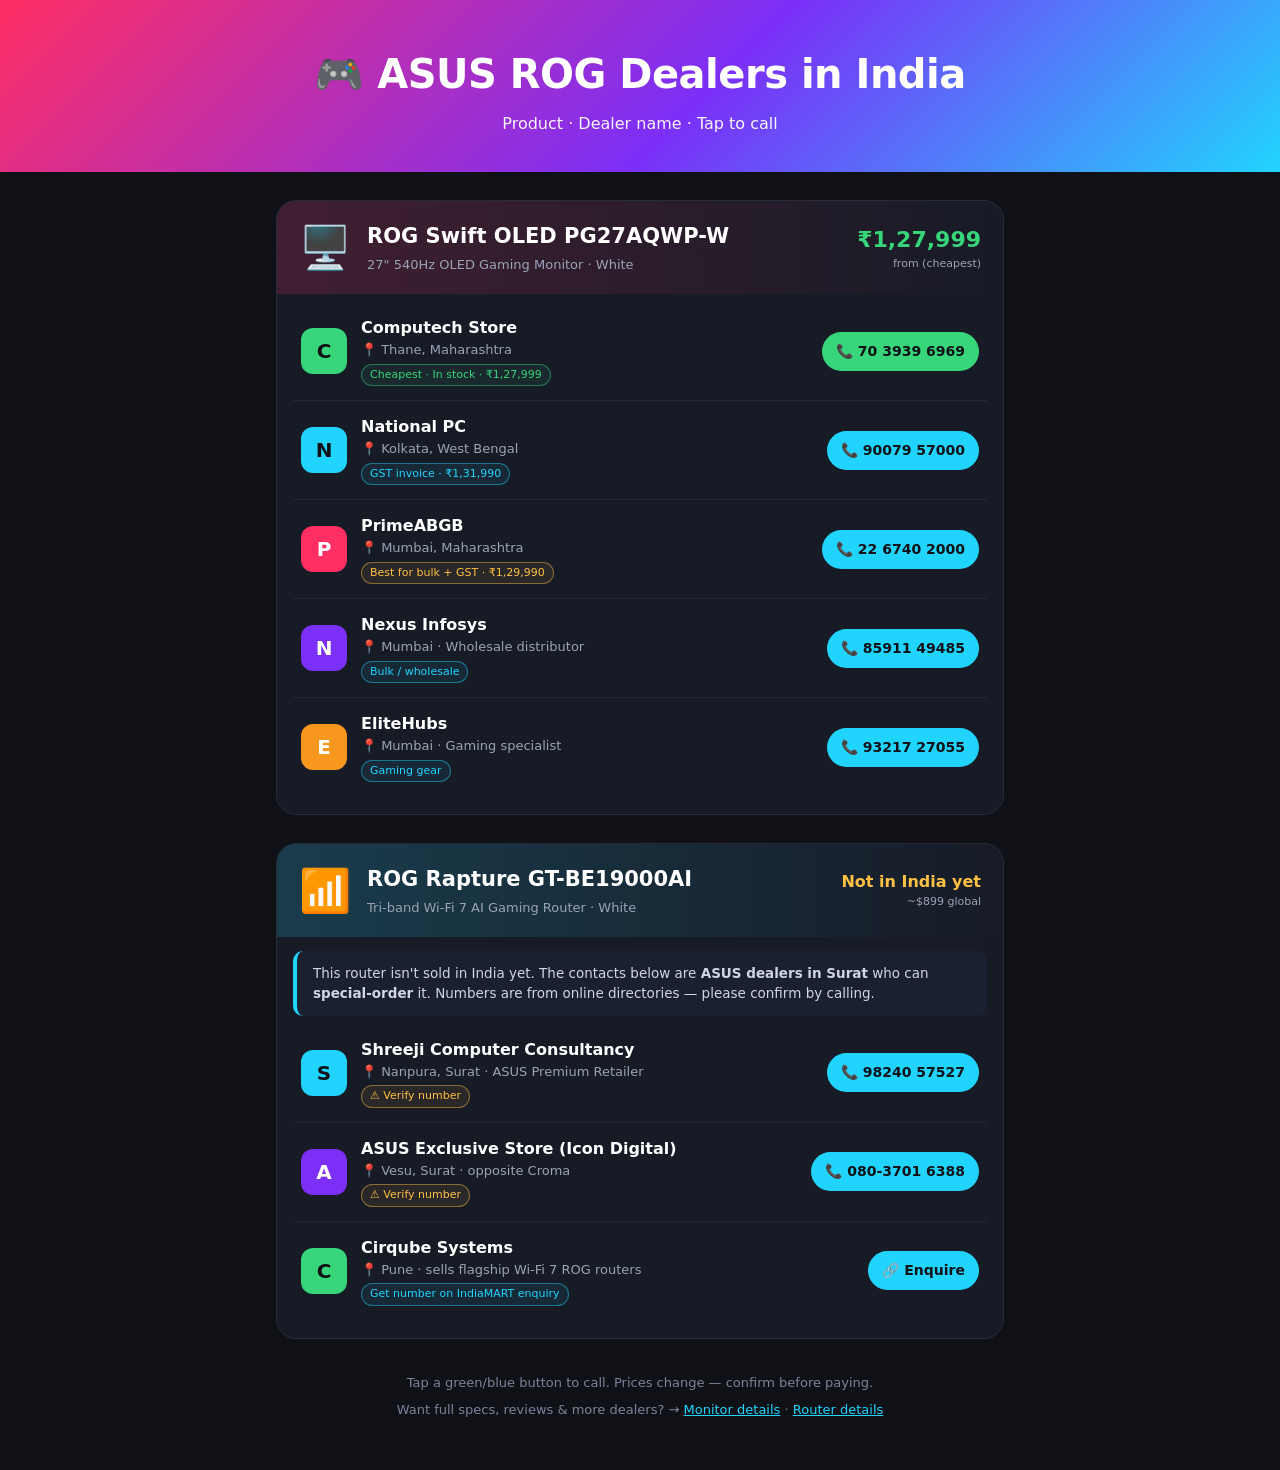
==== commit bea47c12: "Replace landing with a simple, graphic dealer page Make index.html a minimal, mobile-first page focu" ====
--- a/index.html
+++ b/index.html
@@ -3,83 +3,196 @@
 <head>
 <meta charset="UTF-8" />
 <meta name="viewport" content="width=device-width, initial-scale=1.0" />
-<title>ASUS ROG India Buyer Guide — Monitor & Wi-Fi 7 Router</title>
-<meta name="description" content="Verified specs, India pricing and real dealer contacts for the ASUS ROG Swift OLED PG27AQWP-W monitor and ROG Rapture GT-BE19000AI Wi-Fi 7 router. Built for an IT buyer in Surat, Gujarat." />
-<link rel="stylesheet" href="styles.css" />
+<title>ASUS ROG Dealers in India — Names & Contact Numbers</title>
+<style>
+  *{box-sizing:border-box;margin:0;padding:0}
+  body{
+    font-family:"Segoe UI",system-ui,-apple-system,Roboto,Arial,sans-serif;
+    background:#0f1117;color:#fff;line-height:1.5;padding-bottom:50px}
+  .hero{
+    text-align:center;padding:44px 20px 36px;
+    background:linear-gradient(135deg,#ff2e63 0%,#7b2ff7 55%,#21d4fd 100%)}
+  .hero h1{font-size:clamp(26px,6vw,40px);font-weight:800;letter-spacing:-.5px}
+  .hero p{font-size:16px;opacity:.95;margin-top:8px}
+  .wrap{max-width:760px;margin:0 auto;padding:0 16px}
+
+  .product{
+    background:#171b26;border:1px solid #262c3a;border-radius:20px;
+    margin-top:28px;overflow:hidden}
+  .product-head{display:flex;align-items:center;gap:16px;padding:20px 22px;
+    background:linear-gradient(90deg,rgba(255,46,99,.18),transparent)}
+  .product-head.router{background:linear-gradient(90deg,rgba(33,212,253,.18),transparent)}
+  .icon{font-size:42px;line-height:1;flex:0 0 auto}
+  .product-head h2{font-size:21px;font-weight:700}
+  .product-head .tag{font-size:13px;color:#9aa3b5;margin-top:2px}
+  .pricebadge{margin-left:auto;text-align:right;flex:0 0 auto}
+  .pricebadge .amt{font-size:22px;font-weight:800;color:#37d67a;white-space:nowrap}
+  .pricebadge .amt.warn{color:#ffc043;font-size:16px}
+  .pricebadge small{display:block;font-size:11px;color:#9aa3b5}
+
+  .dealers{padding:8px 16px 18px}
+  .dealer{display:flex;align-items:center;gap:14px;padding:14px 8px;
+    border-bottom:1px solid #232838}
+  .dealer:last-child{border-bottom:none}
+  .avatar{width:46px;height:46px;border-radius:12px;flex:0 0 auto;
+    display:flex;align-items:center;justify-content:center;font-size:20px;font-weight:800;
+    background:#222838;color:#fff}
+  .info{flex:1 1 auto;min-width:0}
+  .info .name{font-weight:700;font-size:16px}
+  .info .loc{font-size:13px;color:#9aa3b5}
+  .info .pill{display:inline-block;font-size:11px;padding:2px 8px;border-radius:20px;
+    margin-top:4px;border:1px solid #303849}
+  .pill.green{color:#37d67a;border:1px solid rgba(55,214,122,.45);background:rgba(55,214,122,.08)}
+  .pill.amber{color:#ffc043;border:1px solid rgba(255,192,67,.45);background:rgba(255,192,67,.08)}
+  .pill.blue{color:#21d4fd;border:1px solid rgba(33,212,253,.45);background:rgba(33,212,253,.08)}
+
+  .call{flex:0 0 auto;display:flex;flex-direction:column;gap:6px;align-items:flex-end}
+  a.callbtn{display:inline-flex;align-items:center;gap:7px;text-decoration:none;
+    background:#37d67a;color:#0f1117;font-weight:800;font-size:14px;
+    padding:9px 14px;border-radius:30px;white-space:nowrap}
+  a.callbtn:active{filter:brightness(.9)}
+  a.callbtn.alt{background:#21d4fd}
+
+  .note{background:#1b2030;border-left:4px solid #ffc043;border-radius:10px;
+    padding:12px 16px;margin:14px 16px 0;font-size:13.5px;color:#cfd5e3}
+  .note.blue{border-left-color:#21d4fd}
+
+  .footer{text-align:center;margin-top:34px;font-size:13px;color:#7b8499;padding:0 16px}
+  .footer a{color:#21d4fd}
+  @media(max-width:520px){
+    .product-head{flex-wrap:wrap}
+    .pricebadge{margin-left:0;text-align:left;width:100%}
+    .dealer{flex-wrap:wrap}
+    .call{width:100%;align-items:stretch}
+    a.callbtn{justify-content:center}
+  }
+</style>
 </head>
 <body>
 
-<div class="topbar">
-  <div class="wrap">
-    <span class="brand">ROG <span>India</span> Buyer Guide</span>
-    <a class="tab active" href="index.html">Home</a>
-    <a class="tab" href="monitor.html">Monitor</a>
-    <a class="tab" href="router.html">Wi-Fi 7 Router</a>
-  </div>
+<div class="hero">
+  <h1>🎮 ASUS ROG Dealers in India</h1>
+  <p>Product · Dealer name · Tap to call</p>
 </div>
 
-<header class="hero">
-  <div class="wrap">
-    <span class="badge">India Buyer Guide · prepared 28 Jun 2026 · Surat, Gujarat</span>
-    <h1>ASUS <span>ROG</span> sourcing guide</h1>
-    <p class="sub">Everything in one place for two ASUS ROG products — verified specs, India pricing, and <strong>real dealer contacts</strong> (nothing fabricated). Pick a product to see the full breakdown.</p>
+<div class="wrap">
+
+  <!-- MONITOR -->
+  <div class="product">
+    <div class="product-head">
+      <span class="icon">🖥️</span>
+      <div>
+        <h2>ROG Swift OLED PG27AQWP-W</h2>
+        <div class="tag">27" 540Hz OLED Gaming Monitor · White</div>
+      </div>
+      <div class="pricebadge"><span class="amt">₹1,27,999</span><small>from (cheapest)</small></div>
+    </div>
+
+    <div class="dealers">
+      <div class="dealer">
+        <div class="avatar" style="background:#37d67a;color:#0f1117">C</div>
+        <div class="info">
+          <div class="name">Computech Store</div>
+          <div class="loc">📍 Thane, Maharashtra</div>
+          <span class="pill green">Cheapest · In stock · ₹1,27,999</span>
+        </div>
+        <div class="call"><a class="callbtn" href="tel:+917039396969">📞 70 3939 6969</a></div>
+      </div>
+
+      <div class="dealer">
+        <div class="avatar" style="background:#21d4fd;color:#0f1117">N</div>
+        <div class="info">
+          <div class="name">National PC</div>
+          <div class="loc">📍 Kolkata, West Bengal</div>
+          <span class="pill blue">GST invoice · ₹1,31,990</span>
+        </div>
+        <div class="call"><a class="callbtn alt" href="tel:+919007957000">📞 90079 57000</a></div>
+      </div>
+
+      <div class="dealer">
+        <div class="avatar" style="background:#ff2e63">P</div>
+        <div class="info">
+          <div class="name">PrimeABGB</div>
+          <div class="loc">📍 Mumbai, Maharashtra</div>
+          <span class="pill amber">Best for bulk + GST · ₹1,29,990</span>
+        </div>
+        <div class="call"><a class="callbtn alt" href="tel:+912267402000">📞 22 6740 2000</a></div>
+      </div>
+
+      <div class="dealer">
+        <div class="avatar" style="background:#7b2ff7">N</div>
+        <div class="info">
+          <div class="name">Nexus Infosys</div>
+          <div class="loc">📍 Mumbai · Wholesale distributor</div>
+          <span class="pill blue">Bulk / wholesale</span>
+        </div>
+        <div class="call"><a class="callbtn alt" href="tel:+918591149485">📞 85911 49485</a></div>
+      </div>
+
+      <div class="dealer">
+        <div class="avatar" style="background:#f7971e">E</div>
+        <div class="info">
+          <div class="name">EliteHubs</div>
+          <div class="loc">📍 Mumbai · Gaming specialist</div>
+          <span class="pill blue">Gaming gear</span>
+        </div>
+        <div class="call"><a class="callbtn alt" href="tel:+919321727055">📞 93217 27055</a></div>
+      </div>
+    </div>
   </div>
-</header>
 
-<main class="wrap">
+  <!-- ROUTER -->
+  <div class="product">
+    <div class="product-head router">
+      <span class="icon">📶</span>
+      <div>
+        <h2>ROG Rapture GT-BE19000AI</h2>
+        <div class="tag">Tri-band Wi-Fi 7 AI Gaming Router · White</div>
+      </div>
+      <div class="pricebadge"><span class="amt warn">Not in India yet</span><small>~$899 global</small></div>
+    </div>
 
-<section style="border-bottom:none">
-  <div class="grid g2">
-    <a class="product-card" href="monitor.html">
-      <span class="cat">Gaming Monitor</span>
-      <h3>ROG Swift OLED PG27AQWP-W</h3>
-      <p>26.5" QHD 540 Hz Tandem WOLED, White edition. The flagship esports OLED.</p>
-      <div class="stat">
-        <span><b>₹1,27,999</b>cheapest verified, in stock</span>
-        <span><b>Available in India</b>multiple sellers</span>
+    <div class="note blue">This router isn't sold in India yet. The contacts below are <b>ASUS dealers in Surat</b> who can <b>special-order</b> it. Numbers are from online directories — please confirm by calling.</div>
+
+    <div class="dealers">
+      <div class="dealer">
+        <div class="avatar" style="background:#21d4fd;color:#0f1117">S</div>
+        <div class="info">
+          <div class="name">Shreeji Computer Consultancy</div>
+          <div class="loc">📍 Nanpura, Surat · ASUS Premium Retailer</div>
+          <span class="pill amber">⚠️ Verify number</span>
+        </div>
+        <div class="call"><a class="callbtn alt" href="tel:+919824057527">📞 98240 57527</a></div>
       </div>
-      <p class="go" style="margin-top:16px">View specs, prices &amp; dealers →</p>
-    </a>
 
-    <a class="product-card" href="router.html">
-      <span class="cat">Wi-Fi 7 Gaming Router</span>
-      <h3>ROG Rapture GT-BE19000AI</h3>
-      <p>Tri-band Wi-Fi 7, "world's first AI router," White. New for 2025/26.</p>
-      <div class="stat">
-        <span><b>~$899 (USD)</b>no India price yet</span>
-        <span><b>Not yet on sale in India</b>import / special order</span>
+      <div class="dealer">
+        <div class="avatar" style="background:#7b2ff7">A</div>
+        <div class="info">
+          <div class="name">ASUS Exclusive Store (Icon Digital)</div>
+          <div class="loc">📍 Vesu, Surat · opposite Croma</div>
+          <span class="pill amber">⚠️ Verify number</span>
+        </div>
+        <div class="call"><a class="callbtn alt" href="tel:+918037016388">📞 080-3701 6388</a></div>
       </div>
-      <p class="go" style="margin-top:16px">View specs, pricing &amp; sourcing →</p>
-    </a>
+
+      <div class="dealer">
+        <div class="avatar" style="background:#37d67a;color:#0f1117">C</div>
+        <div class="info">
+          <div class="name">Cirqube Systems</div>
+          <div class="loc">📍 Pune · sells flagship Wi-Fi 7 ROG routers</div>
+          <span class="pill blue">Get number on IndiaMART enquiry</span>
+        </div>
+        <div class="call"><a class="callbtn alt" href="https://www.indiamart.com/proddetail/asus-rog-rapture-gt-be98-pro-wireless-quad-band-multi-gig-gaming-router-2857910238491.html" target="_blank" rel="noopener">🔗 Enquire</a></div>
+      </div>
+    </div>
   </div>
-</section>
 
-<section>
-  <h2><span class="dot"></span>Quick comparison</h2>
-  <table class="spec">
-    <tr><td style="width:30%"></td><td><strong>PG27AQWP-W (Monitor)</strong></td><td><strong>GT-BE19000AI (Router)</strong></td></tr>
-    <tr><td>Category</td><td>27" QHD 540 Hz OLED gaming monitor</td><td>Tri-band Wi-Fi 7 AI gaming router</td></tr>
-    <tr><td>Colour</td><td>White ("-W")</td><td>White (AI variant)</td></tr>
-    <tr><td>Global price</td><td>$1,099 (US MSRP)</td><td>$899.99 (US MSRP)</td></tr>
-    <tr><td>Official India MRP</td><td><span class="unverified">Not published</span></td><td><span class="unverified">Not published</span></td></tr>
-    <tr><td>Cheapest verified India price</td><td><span class="verified">₹1,27,999</span> (in stock)</td><td><span class="unverified">None — not sold in India yet</span></td></tr>
-    <tr><td>Sellers with public phone</td><td>4 (incl. exact model in stock)</td><td>0 (all gated / lead-only)</td></tr>
-    <tr><td>Best path for your IT company</td><td>Buy now from Computech; bulk quote from PrimeABGB/Nexus</td><td>Special-order/import via a B2B ASUS dealer with GST</td></tr>
-  </table>
-</section>
+  <div class="footer">
+    <p>Tap a green/blue button to call. Prices change — confirm before paying.</p>
+    <p style="margin-top:8px">Want full specs, reviews & more dealers? →
+      <a href="monitor.html">Monitor details</a> · <a href="router.html">Router details</a></p>
+  </div>
 
-<section style="border-bottom:none">
-  <h2><span class="dot"></span>How this guide was built</h2>
-  <p class="lead">Data was gathered by automated research agents using live web search across official ASUS pages, professional reviews (TFTCentral, RTINGS, Dong Knows Tech), e-commerce sites, and B2B directories (IndiaMART, TradeIndia). <strong>No contact details were invented.</strong> Every phone number, name and address shown was visible on a real page, and each section links to its source. Where a number was gated behind an enquiry or only appeared in a third-party directory, it's clearly labelled — not guessed. Prices and stock change weekly; always re-confirm directly with the seller before paying.</p>
-</section>
-
-</main>
-
-<footer>
-  <div class="wrap">
-    <p>Research compiled 28 June 2026 for an IT business buyer in Surat, Gujarat. See each product page for full source links and a "what we couldn't verify" section.</p>
-  </div>
-</footer>
-
+</div>
 </body>
 </html>
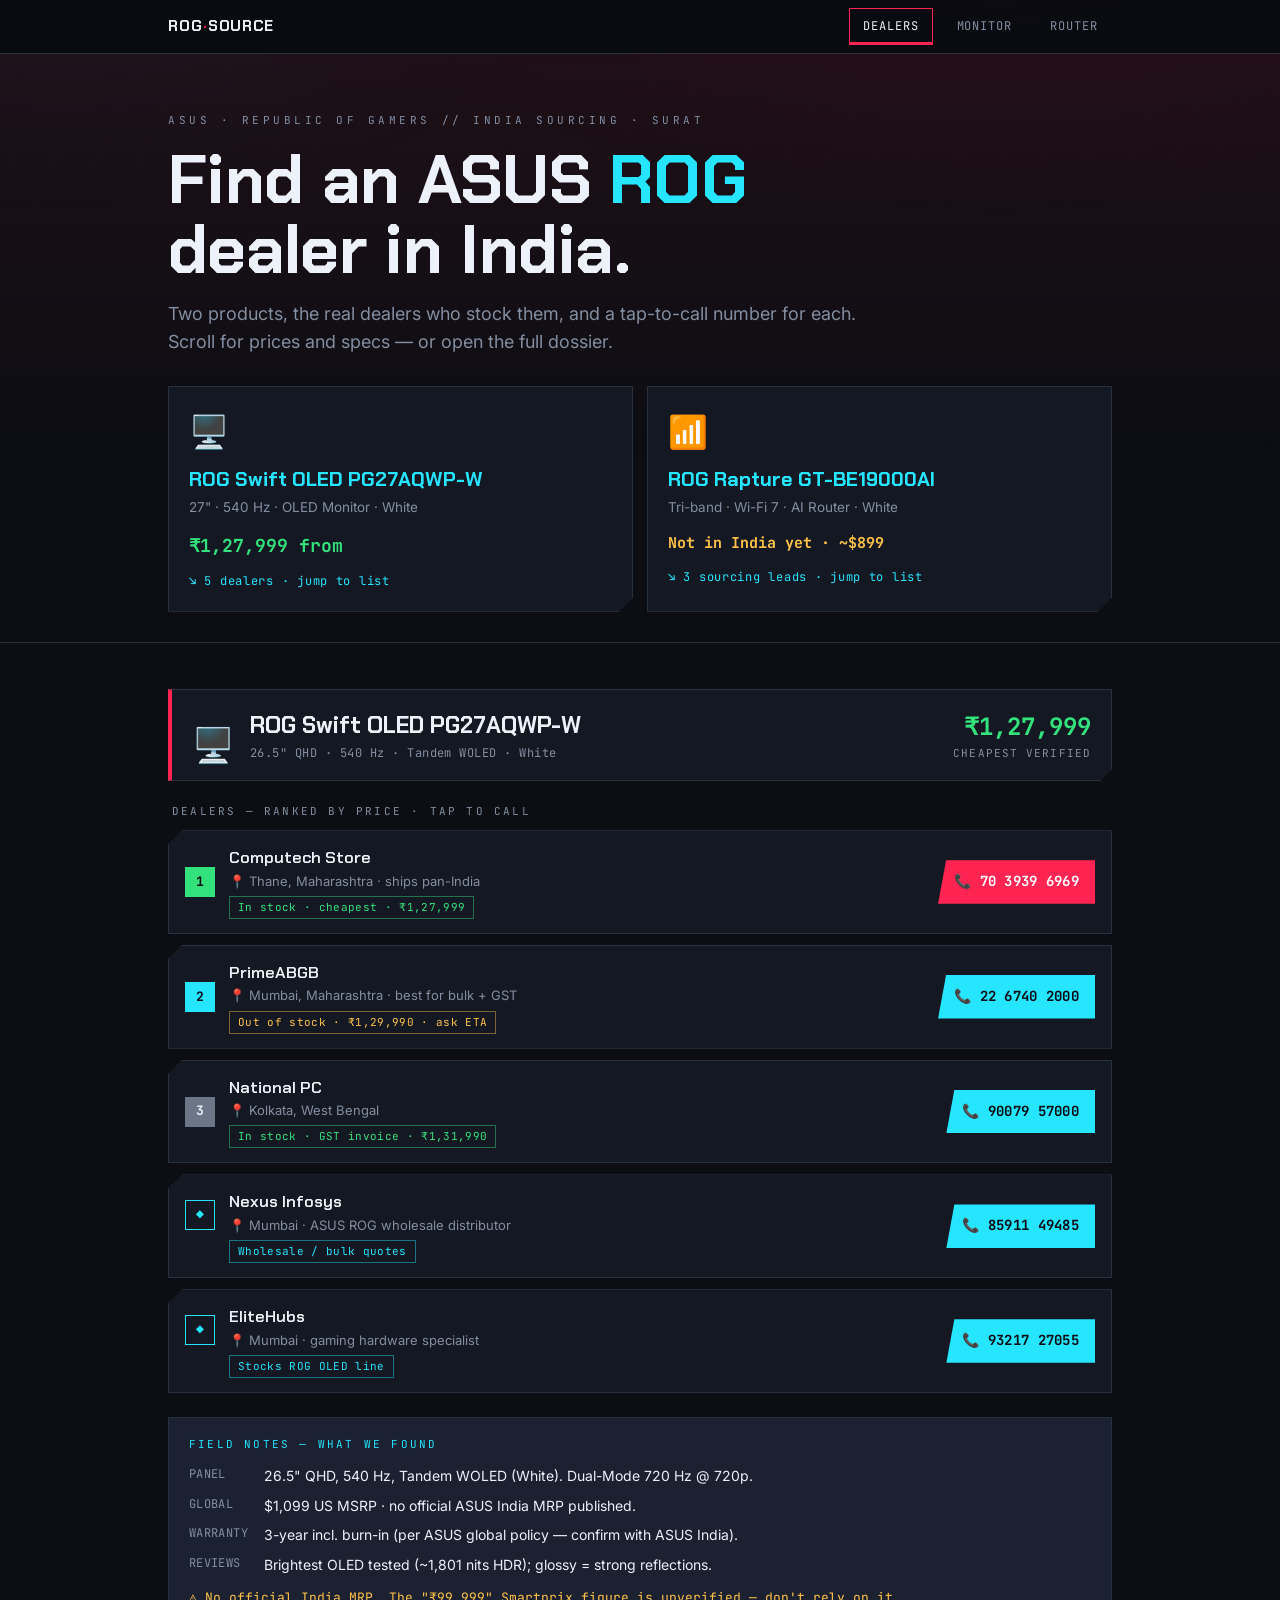
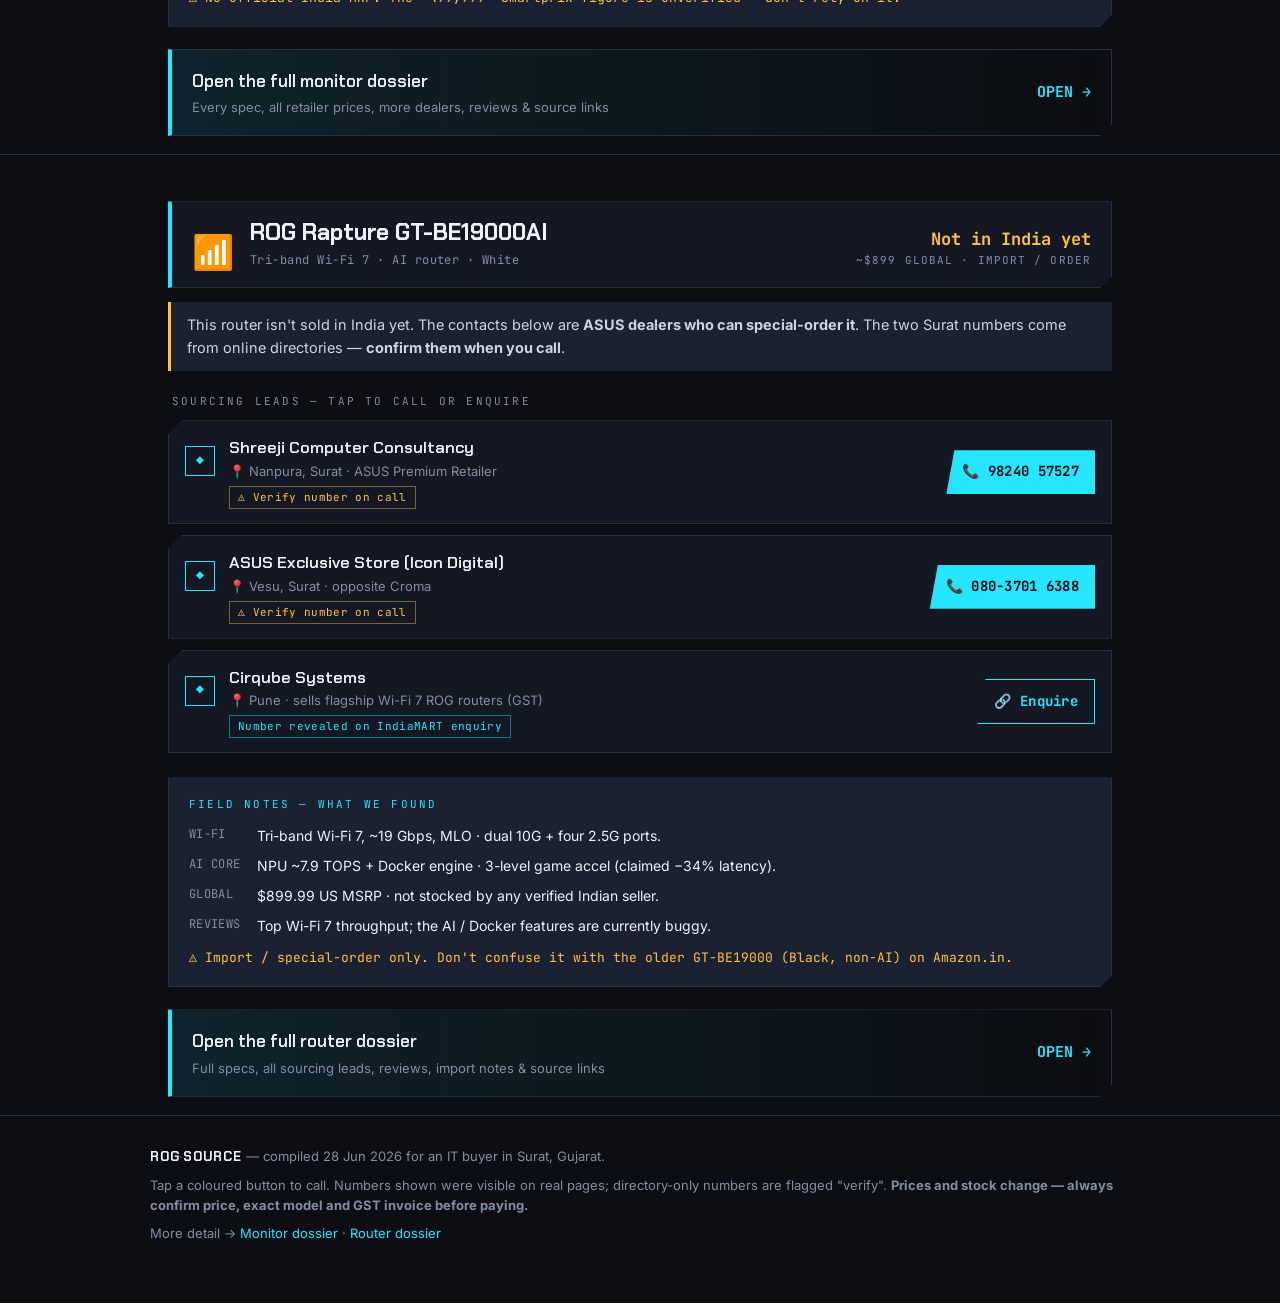
==== commit 95de9587: "Redesign with frontend-design skill: ROG spec-terminal identity Add the anthropics/skills frontend-d" ====
--- a/index.html
+++ b/index.html
@@ -3,196 +3,208 @@
 <head>
 <meta charset="UTF-8" />
 <meta name="viewport" content="width=device-width, initial-scale=1.0" />
-<title>ASUS ROG Dealers in India — Names & Contact Numbers</title>
-<style>
-  *{box-sizing:border-box;margin:0;padding:0}
-  body{
-    font-family:"Segoe UI",system-ui,-apple-system,Roboto,Arial,sans-serif;
-    background:#0f1117;color:#fff;line-height:1.5;padding-bottom:50px}
-  .hero{
-    text-align:center;padding:44px 20px 36px;
-    background:linear-gradient(135deg,#ff2e63 0%,#7b2ff7 55%,#21d4fd 100%)}
-  .hero h1{font-size:clamp(26px,6vw,40px);font-weight:800;letter-spacing:-.5px}
-  .hero p{font-size:16px;opacity:.95;margin-top:8px}
-  .wrap{max-width:760px;margin:0 auto;padding:0 16px}
-
-  .product{
-    background:#171b26;border:1px solid #262c3a;border-radius:20px;
-    margin-top:28px;overflow:hidden}
-  .product-head{display:flex;align-items:center;gap:16px;padding:20px 22px;
-    background:linear-gradient(90deg,rgba(255,46,99,.18),transparent)}
-  .product-head.router{background:linear-gradient(90deg,rgba(33,212,253,.18),transparent)}
-  .icon{font-size:42px;line-height:1;flex:0 0 auto}
-  .product-head h2{font-size:21px;font-weight:700}
-  .product-head .tag{font-size:13px;color:#9aa3b5;margin-top:2px}
-  .pricebadge{margin-left:auto;text-align:right;flex:0 0 auto}
-  .pricebadge .amt{font-size:22px;font-weight:800;color:#37d67a;white-space:nowrap}
-  .pricebadge .amt.warn{color:#ffc043;font-size:16px}
-  .pricebadge small{display:block;font-size:11px;color:#9aa3b5}
-
-  .dealers{padding:8px 16px 18px}
-  .dealer{display:flex;align-items:center;gap:14px;padding:14px 8px;
-    border-bottom:1px solid #232838}
-  .dealer:last-child{border-bottom:none}
-  .avatar{width:46px;height:46px;border-radius:12px;flex:0 0 auto;
-    display:flex;align-items:center;justify-content:center;font-size:20px;font-weight:800;
-    background:#222838;color:#fff}
-  .info{flex:1 1 auto;min-width:0}
-  .info .name{font-weight:700;font-size:16px}
-  .info .loc{font-size:13px;color:#9aa3b5}
-  .info .pill{display:inline-block;font-size:11px;padding:2px 8px;border-radius:20px;
-    margin-top:4px;border:1px solid #303849}
-  .pill.green{color:#37d67a;border:1px solid rgba(55,214,122,.45);background:rgba(55,214,122,.08)}
-  .pill.amber{color:#ffc043;border:1px solid rgba(255,192,67,.45);background:rgba(255,192,67,.08)}
-  .pill.blue{color:#21d4fd;border:1px solid rgba(33,212,253,.45);background:rgba(33,212,253,.08)}
-
-  .call{flex:0 0 auto;display:flex;flex-direction:column;gap:6px;align-items:flex-end}
-  a.callbtn{display:inline-flex;align-items:center;gap:7px;text-decoration:none;
-    background:#37d67a;color:#0f1117;font-weight:800;font-size:14px;
-    padding:9px 14px;border-radius:30px;white-space:nowrap}
-  a.callbtn:active{filter:brightness(.9)}
-  a.callbtn.alt{background:#21d4fd}
-
-  .note{background:#1b2030;border-left:4px solid #ffc043;border-radius:10px;
-    padding:12px 16px;margin:14px 16px 0;font-size:13.5px;color:#cfd5e3}
-  .note.blue{border-left-color:#21d4fd}
-
-  .footer{text-align:center;margin-top:34px;font-size:13px;color:#7b8499;padding:0 16px}
-  .footer a{color:#21d4fd}
-  @media(max-width:520px){
-    .product-head{flex-wrap:wrap}
-    .pricebadge{margin-left:0;text-align:left;width:100%}
-    .dealer{flex-wrap:wrap}
-    .call{width:100%;align-items:stretch}
-    a.callbtn{justify-content:center}
-  }
-</style>
+<title>Find an ASUS ROG Dealer in India — PG27AQWP-W & GT-BE19000AI</title>
+<meta name="description" content="Two ASUS ROG products, the dealers who stock them in India, and a tap-to-call number for each. Built for an IT buyer in Surat, Gujarat." />
+<link rel="stylesheet" href="styles.css" />
 </head>
 <body>
 
-<div class="hero">
-  <h1>🎮 ASUS ROG Dealers in India</h1>
-  <p>Product · Dealer name · Tap to call</p>
+<div class="topbar">
+  <div class="wrap">
+    <span class="brand">ROG<span>·</span>SOURCE</span>
+    <a class="tab active" href="index.html">Dealers</a>
+    <a class="tab" href="monitor.html">Monitor</a>
+    <a class="tab" href="router.html">Router</a>
+  </div>
 </div>
 
-<div class="wrap">
-
-  <!-- MONITOR -->
-  <div class="product">
-    <div class="product-head">
-      <span class="icon">🖥️</span>
-      <div>
-        <h2>ROG Swift OLED PG27AQWP-W</h2>
-        <div class="tag">27" 540Hz OLED Gaming Monitor · White</div>
-      </div>
-      <div class="pricebadge"><span class="amt">₹1,27,999</span><small>from (cheapest)</small></div>
-    </div>
-
-    <div class="dealers">
-      <div class="dealer">
-        <div class="avatar" style="background:#37d67a;color:#0f1117">C</div>
-        <div class="info">
-          <div class="name">Computech Store</div>
-          <div class="loc">📍 Thane, Maharashtra</div>
-          <span class="pill green">Cheapest · In stock · ₹1,27,999</span>
-        </div>
-        <div class="call"><a class="callbtn" href="tel:+917039396969">📞 70 3939 6969</a></div>
-      </div>
-
-      <div class="dealer">
-        <div class="avatar" style="background:#21d4fd;color:#0f1117">N</div>
-        <div class="info">
-          <div class="name">National PC</div>
-          <div class="loc">📍 Kolkata, West Bengal</div>
-          <span class="pill blue">GST invoice · ₹1,31,990</span>
-        </div>
-        <div class="call"><a class="callbtn alt" href="tel:+919007957000">📞 90079 57000</a></div>
-      </div>
-
-      <div class="dealer">
-        <div class="avatar" style="background:#ff2e63">P</div>
-        <div class="info">
-          <div class="name">PrimeABGB</div>
-          <div class="loc">📍 Mumbai, Maharashtra</div>
-          <span class="pill amber">Best for bulk + GST · ₹1,29,990</span>
-        </div>
-        <div class="call"><a class="callbtn alt" href="tel:+912267402000">📞 22 6740 2000</a></div>
-      </div>
-
-      <div class="dealer">
-        <div class="avatar" style="background:#7b2ff7">N</div>
-        <div class="info">
-          <div class="name">Nexus Infosys</div>
-          <div class="loc">📍 Mumbai · Wholesale distributor</div>
-          <span class="pill blue">Bulk / wholesale</span>
-        </div>
-        <div class="call"><a class="callbtn alt" href="tel:+918591149485">📞 85911 49485</a></div>
-      </div>
-
-      <div class="dealer">
-        <div class="avatar" style="background:#f7971e">E</div>
-        <div class="info">
-          <div class="name">EliteHubs</div>
-          <div class="loc">📍 Mumbai · Gaming specialist</div>
-          <span class="pill blue">Gaming gear</span>
-        </div>
-        <div class="call"><a class="callbtn alt" href="tel:+919321727055">📞 93217 27055</a></div>
-      </div>
+<header class="lp-hero">
+  <div class="wrap">
+    <span class="eyebrow">ASUS · Republic of Gamers // India sourcing · Surat</span>
+    <h1>Find an ASUS <span class="slash">ROG</span> dealer in India.</h1>
+    <p class="sub">Two products, the real dealers who stock them, and a tap-to-call number for each. Scroll for prices and specs — or open the full dossier.</p>
+
+    <div class="lp-entry">
+      <a class="lp-tile" href="#monitor">
+        <div class="ico">🖥️</div>
+        <div class="nm">ROG Swift OLED PG27AQWP-W</div>
+        <div class="ds">27" · 540 Hz · OLED Monitor · White</div>
+        <div class="dat">₹1,27,999 from</div>
+        <div class="jump">↘ 5 dealers · jump to list</div>
+      </a>
+      <a class="lp-tile" href="#router">
+        <div class="ico">📶</div>
+        <div class="nm">ROG Rapture GT-BE19000AI</div>
+        <div class="ds">Tri-band · Wi-Fi 7 · AI Router · White</div>
+        <div class="dat warn">Not in India yet · ~$899</div>
+        <div class="jump">↘ 3 sourcing leads · jump to list</div>
+      </a>
     </div>
   </div>
-
-  <!-- ROUTER -->
-  <div class="product">
-    <div class="product-head router">
-      <span class="icon">📶</span>
-      <div>
-        <h2>ROG Rapture GT-BE19000AI</h2>
-        <div class="tag">Tri-band Wi-Fi 7 AI Gaming Router · White</div>
-      </div>
-      <div class="pricebadge"><span class="amt warn">Not in India yet</span><small>~$899 global</small></div>
+</header>
+
+<main>
+
+  <!-- ===================== MONITOR ===================== -->
+  <section class="lp-prod" id="monitor">
+    <div class="wrap">
+      <div class="lp-phead">
+        <div class="ico">🖥️</div>
+        <div class="who">
+          <div class="nm">ROG Swift OLED PG27AQWP-W</div>
+          <div class="ds">26.5" QHD · 540 Hz · Tandem WOLED · White</div>
+        </div>
+        <div class="readout">
+          <div class="big">₹1,27,999</div>
+          <div class="lbl">cheapest verified</div>
+        </div>
+      </div>
+
+      <div class="lp-listlabel">Dealers — ranked by price · tap to call</div>
+
+      <div class="lp-tag">
+        <div class="lp-rank">1</div>
+        <div class="lp-who">
+          <div class="n">Computech Store</div>
+          <div class="l">📍 Thane, Maharashtra · ships pan-India</div>
+          <span class="s ok">In stock · cheapest · ₹1,27,999</span>
+        </div>
+        <a class="lp-call" href="tel:+917039396969">📞 70 3939 6969</a>
+      </div>
+
+      <div class="lp-tag">
+        <div class="lp-rank r2">2</div>
+        <div class="lp-who">
+          <div class="n">PrimeABGB</div>
+          <div class="l">📍 Mumbai, Maharashtra · best for bulk + GST</div>
+          <span class="s warn">Out of stock · ₹1,29,990 · ask ETA</span>
+        </div>
+        <a class="lp-call alt" href="tel:+912267402000">📞 22 6740 2000</a>
+      </div>
+
+      <div class="lp-tag">
+        <div class="lp-rank r3">3</div>
+        <div class="lp-who">
+          <div class="n">National PC</div>
+          <div class="l">📍 Kolkata, West Bengal</div>
+          <span class="s ok">In stock · GST invoice · ₹1,31,990</span>
+        </div>
+        <a class="lp-call alt" href="tel:+919007957000">📞 90079 57000</a>
+      </div>
+
+      <div class="lp-tag">
+        <div class="lp-rank lead">◆</div>
+        <div class="lp-who">
+          <div class="n">Nexus Infosys</div>
+          <div class="l">📍 Mumbai · ASUS ROG wholesale distributor</div>
+          <span class="s blue">Wholesale / bulk quotes</span>
+        </div>
+        <a class="lp-call alt" href="tel:+918591149485">📞 85911 49485</a>
+      </div>
+
+      <div class="lp-tag">
+        <div class="lp-rank lead">◆</div>
+        <div class="lp-who">
+          <div class="n">EliteHubs</div>
+          <div class="l">📍 Mumbai · gaming hardware specialist</div>
+          <span class="s blue">Stocks ROG OLED line</span>
+        </div>
+        <a class="lp-call alt" href="tel:+919321727055">📞 93217 27055</a>
+      </div>
+
+      <div class="lp-notes">
+        <div class="nh">Field notes — what we found</div>
+        <dl>
+          <dt>Panel</dt><dd>26.5" QHD, 540 Hz, Tandem WOLED (White). Dual-Mode 720 Hz @ 720p.</dd>
+          <dt>Global</dt><dd>$1,099 US MSRP · no official ASUS India MRP published.</dd>
+          <dt>Warranty</dt><dd>3-year incl. burn-in (per ASUS global policy — confirm with ASUS India).</dd>
+          <dt>Reviews</dt><dd>Brightest OLED tested (~1,801 nits HDR); glossy = strong reflections.</dd>
+        </dl>
+        <div class="warnline">⚠ No official India MRP. The "₹99,999" Smartprix figure is unverified — don't rely on it.</div>
+      </div>
+
+      <a class="lp-dossier" href="monitor.html">
+        <div class="t">Open the full monitor dossier
+          <small>Every spec, all retailer prices, more dealers, reviews &amp; source links</small></div>
+        <div class="go">OPEN →</div>
+      </a>
     </div>
-
-    <div class="note blue">This router isn't sold in India yet. The contacts below are <b>ASUS dealers in Surat</b> who can <b>special-order</b> it. Numbers are from online directories — please confirm by calling.</div>
-
-    <div class="dealers">
-      <div class="dealer">
-        <div class="avatar" style="background:#21d4fd;color:#0f1117">S</div>
-        <div class="info">
-          <div class="name">Shreeji Computer Consultancy</div>
-          <div class="loc">📍 Nanpura, Surat · ASUS Premium Retailer</div>
-          <span class="pill amber">⚠️ Verify number</span>
-        </div>
-        <div class="call"><a class="callbtn alt" href="tel:+919824057527">📞 98240 57527</a></div>
-      </div>
-
-      <div class="dealer">
-        <div class="avatar" style="background:#7b2ff7">A</div>
-        <div class="info">
-          <div class="name">ASUS Exclusive Store (Icon Digital)</div>
-          <div class="loc">📍 Vesu, Surat · opposite Croma</div>
-          <span class="pill amber">⚠️ Verify number</span>
-        </div>
-        <div class="call"><a class="callbtn alt" href="tel:+918037016388">📞 080-3701 6388</a></div>
-      </div>
-
-      <div class="dealer">
-        <div class="avatar" style="background:#37d67a;color:#0f1117">C</div>
-        <div class="info">
-          <div class="name">Cirqube Systems</div>
-          <div class="loc">📍 Pune · sells flagship Wi-Fi 7 ROG routers</div>
-          <span class="pill blue">Get number on IndiaMART enquiry</span>
-        </div>
-        <div class="call"><a class="callbtn alt" href="https://www.indiamart.com/proddetail/asus-rog-rapture-gt-be98-pro-wireless-quad-band-multi-gig-gaming-router-2857910238491.html" target="_blank" rel="noopener">🔗 Enquire</a></div>
-      </div>
+  </section>
+
+  <!-- ===================== ROUTER ===================== -->
+  <section class="lp-prod" id="router">
+    <div class="wrap">
+      <div class="lp-phead router">
+        <div class="ico">📶</div>
+        <div class="who">
+          <div class="nm">ROG Rapture GT-BE19000AI</div>
+          <div class="ds">Tri-band Wi-Fi 7 · AI router · White</div>
+        </div>
+        <div class="readout">
+          <div class="big warn">Not in India yet</div>
+          <div class="lbl">~$899 global · import / order</div>
+        </div>
+      </div>
+
+      <div class="note">This router isn't sold in India yet. The contacts below are <b>ASUS dealers who can special-order it</b>. The two Surat numbers come from online directories — <b>confirm them when you call</b>.</div>
+
+      <div class="lp-listlabel">Sourcing leads — tap to call or enquire</div>
+
+      <div class="lp-tag">
+        <div class="lp-rank lead">◆</div>
+        <div class="lp-who">
+          <div class="n">Shreeji Computer Consultancy</div>
+          <div class="l">📍 Nanpura, Surat · ASUS Premium Retailer</div>
+          <span class="s warn">⚠ Verify number on call</span>
+        </div>
+        <a class="lp-call alt" href="tel:+919824057527">📞 98240 57527</a>
+      </div>
+
+      <div class="lp-tag">
+        <div class="lp-rank lead">◆</div>
+        <div class="lp-who">
+          <div class="n">ASUS Exclusive Store (Icon Digital)</div>
+          <div class="l">📍 Vesu, Surat · opposite Croma</div>
+          <span class="s warn">⚠ Verify number on call</span>
+        </div>
+        <a class="lp-call alt" href="tel:+918037016388">📞 080-3701 6388</a>
+      </div>
+
+      <div class="lp-tag">
+        <div class="lp-rank lead">◆</div>
+        <div class="lp-who">
+          <div class="n">Cirqube Systems</div>
+          <div class="l">📍 Pune · sells flagship Wi-Fi 7 ROG routers (GST)</div>
+          <span class="s blue">Number revealed on IndiaMART enquiry</span>
+        </div>
+        <a class="lp-call ghost" href="https://www.indiamart.com/proddetail/asus-rog-rapture-gt-be98-pro-wireless-quad-band-multi-gig-gaming-router-2857910238491.html" target="_blank" rel="noopener">🔗 Enquire</a>
+      </div>
+
+      <div class="lp-notes">
+        <div class="nh">Field notes — what we found</div>
+        <dl>
+          <dt>Wi-Fi</dt><dd>Tri-band Wi-Fi 7, ~19 Gbps, MLO · dual 10G + four 2.5G ports.</dd>
+          <dt>AI core</dt><dd>NPU ~7.9 TOPS + Docker engine · 3-level game accel (claimed −34% latency).</dd>
+          <dt>Global</dt><dd>$899.99 US MSRP · not stocked by any verified Indian seller.</dd>
+          <dt>Reviews</dt><dd>Top Wi-Fi 7 throughput; the AI / Docker features are currently buggy.</dd>
+        </dl>
+        <div class="warnline">⚠ Import / special-order only. Don't confuse it with the older GT-BE19000 (Black, non-AI) on Amazon.in.</div>
+      </div>
+
+      <a class="lp-dossier" href="router.html">
+        <div class="t">Open the full router dossier
+          <small>Full specs, all sourcing leads, reviews, import notes &amp; source links</small></div>
+        <div class="go">OPEN →</div>
+      </a>
     </div>
+  </section>
+
+  <div class="wrap lp-foot">
+    <p><span class="mark">ROG<span>·</span>SOURCE</span> — compiled 28 Jun 2026 for an IT buyer in Surat, Gujarat.</p>
+    <p style="margin-top:8px">Tap a coloured button to call. Numbers shown were visible on real pages; directory-only numbers are flagged "verify". <strong>Prices and stock change — always confirm price, exact model and GST invoice before paying.</strong></p>
+    <p style="margin-top:8px">More detail → <a href="monitor.html">Monitor dossier</a> · <a href="router.html">Router dossier</a></p>
   </div>
 
-  <div class="footer">
-    <p>Tap a green/blue button to call. Prices change — confirm before paying.</p>
-    <p style="margin-top:8px">Want full specs, reviews & more dealers? →
-      <a href="monitor.html">Monitor details</a> · <a href="router.html">Router details</a></p>
-  </div>
-
-</div>
+</main>
 </body>
 </html>
--- a/styles.css
+++ b/styles.css
@@ -0,0 +1,227 @@
+@import url('https://fonts.googleapis.com/css2?family=Chakra+Petch:wght@500;600;700&family=Inter:wght@400;500;600&family=JetBrains+Mono:wght@500;700&display=swap');
+
+:root{
+  --ink:#0C0E13; --carbon:#141822; --steel:#1B2130; --edge:#28313F;
+  --paper:#ECF1FA; --mute:#838EA1;
+  --signal:#FF2452; --volt:#25E5FF; --ok:#34E27D; --warn:#FFC24A;
+  --disp:"Chakra Petch","Segoe UI",system-ui,sans-serif;
+  --body:"Inter","Segoe UI",system-ui,sans-serif;
+  --mono:"JetBrains Mono",ui-monospace,"Courier New",monospace;
+  --cut:10px; /* angular corner cut */
+}
+*{box-sizing:border-box;margin:0;padding:0}
+html{scroll-behavior:smooth}
+body{font-family:var(--body);background:var(--ink);color:var(--paper);line-height:1.55;
+  -webkit-font-smoothing:antialiased;overflow-x:hidden}
+a{color:var(--volt);text-decoration:none}
+a:hover{text-decoration:underline}
+.wrap{max-width:980px;margin:0 auto;padding:0 18px}
+
+/* faint diagonal grid backdrop */
+body::before{content:"";position:fixed;inset:0;pointer-events:none;z-index:0;opacity:.5;
+  background:
+    repeating-linear-gradient(115deg,transparent 0 38px,rgba(255,255,255,.012) 38px 39px),
+    radial-gradient(1100px 500px at 78% -8%,rgba(255,36,82,.10),transparent 60%),
+    radial-gradient(900px 460px at 5% -5%,rgba(37,229,255,.07),transparent 60%)}
+.topbar,header,nav,main,footer{position:relative;z-index:1}
+
+/* ---------- shared eyebrow / labels ---------- */
+.eyebrow{font-family:var(--mono);font-size:11px;letter-spacing:.32em;text-transform:uppercase;color:var(--mute)}
+
+/* ---------- top bar ---------- */
+.topbar{background:rgba(10,12,17,.9);backdrop-filter:blur(9px);border-bottom:1px solid var(--edge);
+  position:sticky;top:0;z-index:60}
+.topbar .wrap{display:flex;align-items:center;gap:10px;flex-wrap:wrap;min-height:52px;padding:8px 18px}
+.topbar .brand{font-family:var(--disp);font-weight:700;letter-spacing:.06em;margin-right:auto;font-size:15px}
+.topbar .brand span{color:var(--signal)}
+.topbar a.tab{font-family:var(--mono);font-size:12px;letter-spacing:.08em;text-transform:uppercase;
+  color:var(--mute);padding:8px 13px;border:1px solid transparent}
+.topbar a.tab:hover{color:var(--paper);border-color:var(--edge);text-decoration:none;background:var(--steel)}
+.topbar a.tab.active{color:var(--paper);border-color:var(--signal);
+  box-shadow:inset 0 -2px 0 var(--signal)}
+
+/* ---------- detail-page hero ---------- */
+header.hero,.hero{border-bottom:1px solid var(--edge);padding:50px 20px 38px;
+  background:linear-gradient(180deg,rgba(255,36,82,.06),transparent)}
+.badge{display:inline-block;font-family:var(--mono);font-size:11px;letter-spacing:.22em;text-transform:uppercase;
+  color:var(--volt);border:1px solid var(--edge);padding:6px 12px;background:var(--steel)}
+h1{font-family:var(--disp);font-weight:700;font-size:clamp(30px,6vw,52px);line-height:1.04;
+  letter-spacing:-.01em;margin:16px 0 8px}
+h1 span{color:var(--signal)}
+.sub{color:var(--mute);font-size:17px;max-width:720px}
+
+/* ---------- in-page sticky sub-nav ---------- */
+nav.sticky{position:sticky;top:52px;z-index:50;background:rgba(12,14,19,.92);
+  backdrop-filter:blur(8px);border-bottom:1px solid var(--edge)}
+nav.sticky .wrap{display:flex;gap:4px;flex-wrap:wrap;padding:9px 18px}
+nav.sticky a{font-family:var(--mono);font-size:12px;letter-spacing:.04em;color:var(--mute);padding:7px 11px}
+nav.sticky a:hover{background:var(--steel);color:var(--paper);text-decoration:none}
+
+/* ---------- sections / headings ---------- */
+section{padding:42px 0;border-bottom:1px solid var(--edge)}
+h2{font-family:var(--disp);font-weight:700;font-size:25px;letter-spacing:.01em;
+  margin:0 0 8px;display:flex;align-items:center;gap:11px}
+h2 .dot{width:9px;height:16px;background:var(--signal);
+  clip-path:polygon(0 0,100% 0,100% 70%,55% 100%,0 100%)}
+.lead{color:var(--mute);margin:0 0 22px;max-width:780px}
+
+/* ---------- grids / cards ---------- */
+.grid{display:grid;gap:15px}
+.g2{grid-template-columns:repeat(2,1fr)}
+.g3{grid-template-columns:repeat(3,1fr)}
+@media(max-width:760px){.g2,.g3{grid-template-columns:1fr}}
+.card{background:var(--carbon);border:1px solid var(--edge);padding:18px;
+  clip-path:polygon(0 0,100% 0,100% calc(100% - var(--cut)),calc(100% - var(--cut)) 100%,0 100%)}
+.card h3{font-family:var(--disp);font-weight:600;font-size:18px;margin:0 0 8px}
+.kpi{font-family:var(--mono);font-weight:700;font-size:27px;color:var(--volt);line-height:1.1}
+.kpi small{display:block;font-family:var(--body);font-size:13px;color:var(--mute);font-weight:400;margin-top:6px}
+
+/* ---------- spec tables ---------- */
+table{width:100%;border-collapse:collapse;font-size:14.5px}
+table.spec td{padding:11px 14px;border-bottom:1px solid var(--edge);vertical-align:top}
+table.spec tr td:first-child{color:var(--mute);width:38%;font-family:var(--mono);font-size:12.5px;
+  letter-spacing:.02em;text-transform:uppercase}
+
+/* ---------- dealer blocks (detail pages) ---------- */
+.dealer{background:var(--carbon);border:1px solid var(--edge);border-left:3px solid var(--signal);
+  padding:18px;margin-bottom:13px}
+.dealer .top{display:flex;justify-content:space-between;gap:12px;flex-wrap:wrap;align-items:flex-start}
+.dealer h3{font-family:var(--disp);font-weight:600;margin:0;font-size:19px}
+.dealer .meta{color:var(--mute);font-size:14px;margin:3px 0 0}
+.price{font-family:var(--mono);font-size:20px;font-weight:700;color:var(--ok);white-space:nowrap}
+.price small{display:block;font-family:var(--body);font-size:12px;color:var(--mute);font-weight:400;margin-top:2px}
+.row{display:flex;flex-wrap:wrap;gap:9px 22px;margin-top:13px;font-size:14.5px}
+.row b{color:var(--mute);font-weight:500}
+.tel{font-family:var(--mono);font-weight:700;color:var(--paper);font-size:16px}
+
+/* ---------- chips / pills ---------- */
+.chip{display:inline-block;font-family:var(--mono);font-size:11px;letter-spacing:.04em;
+  padding:3px 9px;border:1px solid var(--edge);color:var(--mute);background:var(--steel)}
+.chip.ok{color:var(--ok);border-color:rgba(52,226,125,.5)}
+.chip.no{color:var(--signal);border-color:rgba(255,36,82,.5)}
+.chip.warn{color:var(--warn);border-color:rgba(255,194,74,.5)}
+.chip.star{color:var(--signal);border-color:rgba(255,36,82,.6);background:rgba(255,36,82,.08)}
+
+/* ---------- notes ---------- */
+.note{background:var(--steel);border-left:3px solid var(--warn);padding:12px 16px;margin:14px 0;font-size:14.5px;color:#cdd4e2}
+.note.good{border-left-color:var(--ok)}
+.note.bad{border-left-color:var(--signal)}
+
+/* ---------- misc detail-page bits ---------- */
+ul.clean{margin:8px 0;padding-left:18px}
+ul.clean li{margin:6px 0}
+.src{font-size:12.5px;color:var(--mute)}
+.feat{display:flex;gap:11px;align-items:flex-start}
+.feat .ic{font-size:20px;line-height:1}
+.tag{font-family:var(--mono);font-size:11px;color:var(--mute);text-transform:uppercase;letter-spacing:.18em;
+  margin:26px 0 12px;border-top:1px dashed var(--edge);padding-top:18px}
+.pill-legend{display:flex;gap:14px;flex-wrap:wrap;font-size:12.5px;color:var(--mute);margin-bottom:16px}
+.verified{color:var(--ok);font-weight:600}
+.unverified{color:var(--warn);font-weight:600}
+.big-num{font-family:var(--mono);font-weight:700;color:var(--signal)}
+footer{padding:32px 0 64px;color:var(--mute);font-size:13.5px}
+
+/* ===================================================================
+   LANDING PAGE (lp-) — the simple, graphic front door
+   =================================================================== */
+.lp-hero{padding:58px 0 30px;border-bottom:1px solid var(--edge);
+  background:linear-gradient(180deg,rgba(255,36,82,.08),transparent 70%)}
+.lp-hero .eyebrow{display:block;margin-bottom:16px}
+.lp-hero h1{font-size:clamp(34px,8vw,68px);max-width:14ch}
+.lp-hero h1 .slash{color:var(--volt)}
+.lp-hero .sub{margin-top:14px;font-size:18px}
+
+/* product entry tiles in hero */
+.lp-entry{display:grid;grid-template-columns:1fr 1fr;gap:14px;margin-top:30px}
+@media(max-width:680px){.lp-entry{grid-template-columns:1fr}}
+.lp-tile{display:block;background:var(--carbon);border:1px solid var(--edge);padding:20px;
+  clip-path:polygon(0 0,100% 0,100% calc(100% - 14px),calc(100% - 14px) 100%,0 100%);
+  transition:border-color .18s,transform .18s}
+.lp-tile:hover{border-color:var(--signal);transform:translateY(-3px);text-decoration:none}
+.lp-tile .ico{font-size:32px}
+.lp-tile .nm{font-family:var(--disp);font-weight:700;font-size:20px;margin:8px 0 2px}
+.lp-tile .ds{color:var(--mute);font-size:13.5px}
+.lp-tile .dat{font-family:var(--mono);font-weight:700;font-size:18px;margin-top:14px;color:var(--ok)}
+.lp-tile .dat.warn{color:var(--warn);font-size:15px}
+.lp-tile .jump{font-family:var(--mono);font-size:12px;color:var(--volt);margin-top:12px;letter-spacing:.06em}
+
+/* product section on landing */
+.lp-prod{padding:46px 0 12px;border-bottom:1px solid var(--edge)}
+.lp-phead{display:flex;align-items:flex-end;gap:16px;flex-wrap:wrap;
+  background:var(--carbon);border:1px solid var(--edge);border-left:4px solid var(--signal);
+  padding:18px 20px;clip-path:polygon(0 0,100% 0,100% calc(100% - 12px),calc(100% - 12px) 100%,0 100%)}
+.lp-phead.router{border-left-color:var(--volt)}
+.lp-phead .ico{font-size:34px;line-height:1}
+.lp-phead .who{flex:1 1 240px}
+.lp-phead .who .nm{font-family:var(--disp);font-weight:700;font-size:23px;line-height:1.1}
+.lp-phead .who .ds{font-family:var(--mono);font-size:12px;letter-spacing:.04em;color:var(--mute);margin-top:5px}
+.lp-phead .readout{text-align:right;font-family:var(--mono)}
+.lp-phead .readout .big{font-size:24px;font-weight:700;color:var(--ok)}
+.lp-phead .readout .big.warn{font-size:17px;color:var(--warn)}
+.lp-phead .readout .lbl{font-size:11px;color:var(--mute);letter-spacing:.1em;text-transform:uppercase}
+
+.lp-listlabel{font-family:var(--mono);font-size:11px;letter-spacing:.2em;text-transform:uppercase;
+  color:var(--mute);margin:22px 4px 10px}
+
+/* contact tag — the signature element */
+.lp-tag{display:flex;align-items:center;gap:14px;background:var(--carbon);border:1px solid var(--edge);
+  padding:14px 16px;margin-bottom:11px;
+  clip-path:polygon(14px 0,100% 0,100% 100%,0 100%,0 14px)} /* notch top-left */
+.lp-tag:hover{border-color:#3a4658}
+.lp-rank{font-family:var(--mono);font-weight:700;font-size:13px;color:var(--ink);
+  background:var(--ok);min-width:30px;height:30px;display:flex;align-items:center;justify-content:center;flex:0 0 auto}
+.lp-rank.r2{background:var(--volt)} .lp-rank.r3{background:#6b7689;color:var(--paper)}
+.lp-rank.lead{background:transparent;color:var(--volt);border:1px solid var(--volt)}
+.lp-who{flex:1 1 auto;min-width:0}
+.lp-who .n{font-family:var(--disp);font-weight:600;font-size:16.5px}
+.lp-who .l{font-size:13px;color:var(--mute)}
+.lp-who .s{display:inline-block;font-family:var(--mono);font-size:11px;letter-spacing:.03em;margin-top:5px;
+  padding:2px 8px;border:1px solid var(--edge);color:var(--mute)}
+.lp-who .s.ok{color:var(--ok);border-color:rgba(52,226,125,.45)}
+.lp-who .s.warn{color:var(--warn);border-color:rgba(255,194,74,.45)}
+.lp-who .s.blue{color:var(--volt);border-color:rgba(37,229,255,.45)}
+
+/* CALL button — primary action, angular */
+a.lp-call{flex:0 0 auto;display:inline-flex;align-items:center;gap:8px;font-family:var(--mono);font-weight:700;
+  font-size:14px;letter-spacing:.02em;padding:11px 16px;background:var(--signal);color:#fff;
+  clip-path:polygon(8px 0,100% 0,100% 100%,0 100%,0 100%);transition:filter .15s,transform .15s}
+a.lp-call:hover{filter:brightness(1.12);text-decoration:none;transform:translateX(2px)}
+a.lp-call.alt{background:var(--volt);color:var(--ink)}
+a.lp-call.ghost{background:transparent;color:var(--volt);border:1px solid var(--volt)}
+
+/* field notes (collected info, revealed on scroll) */
+.lp-notes{margin-top:24px;background:var(--steel);border:1px solid var(--edge);padding:18px 20px;
+  clip-path:polygon(0 0,100% 0,100% calc(100% - 12px),calc(100% - 12px) 100%,0 100%)}
+.lp-notes .nh{font-family:var(--mono);font-size:11px;letter-spacing:.2em;text-transform:uppercase;color:var(--volt);margin-bottom:12px}
+.lp-notes dl{display:grid;grid-template-columns:auto 1fr;gap:8px 16px;font-size:14px}
+.lp-notes dt{font-family:var(--mono);font-size:12px;color:var(--mute);text-transform:uppercase;letter-spacing:.03em}
+.lp-notes dd{color:var(--paper)}
+.lp-notes .warnline{margin-top:12px;font-size:13px;color:var(--warn);font-family:var(--mono)}
+
+/* full-dossier link bar — go to new space for more info */
+.lp-dossier{display:flex;align-items:center;justify-content:space-between;gap:14px;flex-wrap:wrap;
+  margin:22px 0 6px;padding:18px 20px;background:linear-gradient(90deg,rgba(37,229,255,.10),transparent);
+  border:1px solid var(--edge);border-left:4px solid var(--volt);
+  clip-path:polygon(0 0,100% 0,100% calc(100% - 12px),calc(100% - 12px) 100%,0 100%);
+  transition:border-color .15s}
+.lp-dossier:hover{border-left-color:var(--signal);text-decoration:none}
+.lp-dossier .t{font-family:var(--disp);font-weight:600;font-size:17px;color:var(--paper)}
+.lp-dossier .t small{display:block;font-family:var(--body);font-weight:400;font-size:13px;color:var(--mute);margin-top:3px}
+.lp-dossier .go{font-family:var(--mono);font-weight:700;font-size:15px;color:var(--volt);white-space:nowrap}
+
+.lp-foot{padding:30px 0 60px;color:var(--mute);font-size:13px}
+.lp-foot .mark{font-family:var(--disp);font-weight:700;letter-spacing:.06em;color:var(--paper)}
+.lp-foot .mark span{color:var(--signal)}
+
+@media(max-width:680px){
+  .lp-phead{align-items:flex-start}
+  .lp-phead .who{flex:1 1 100%}
+  .lp-phead .ds{white-space:normal;overflow-wrap:anywhere}
+  .lp-phead .readout{text-align:left}
+  .lp-tag{flex-wrap:wrap}
+  a.lp-call{width:100%;justify-content:center}
+  .lp-notes dl{grid-template-columns:1fr}
+}
+@media(prefers-reduced-motion:reduce){
+  *{transition:none!important;scroll-behavior:auto!important}
+}
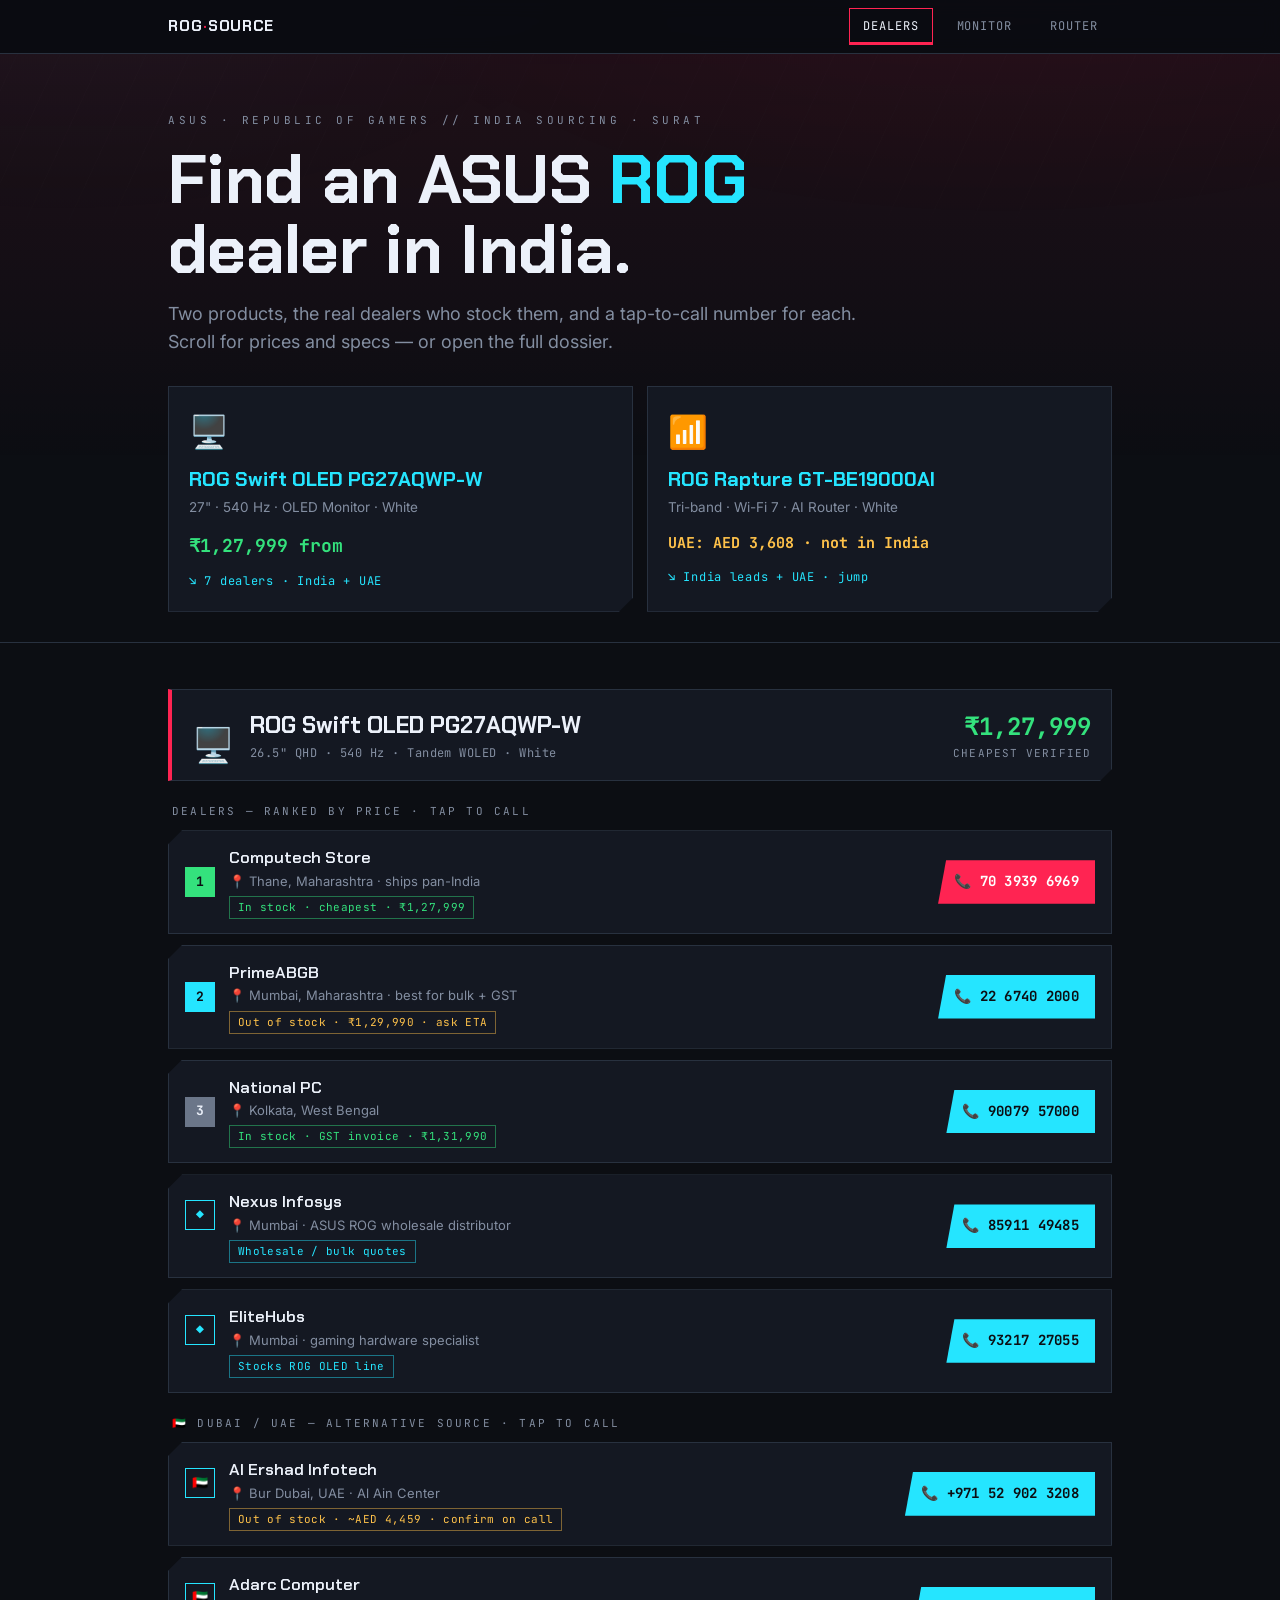
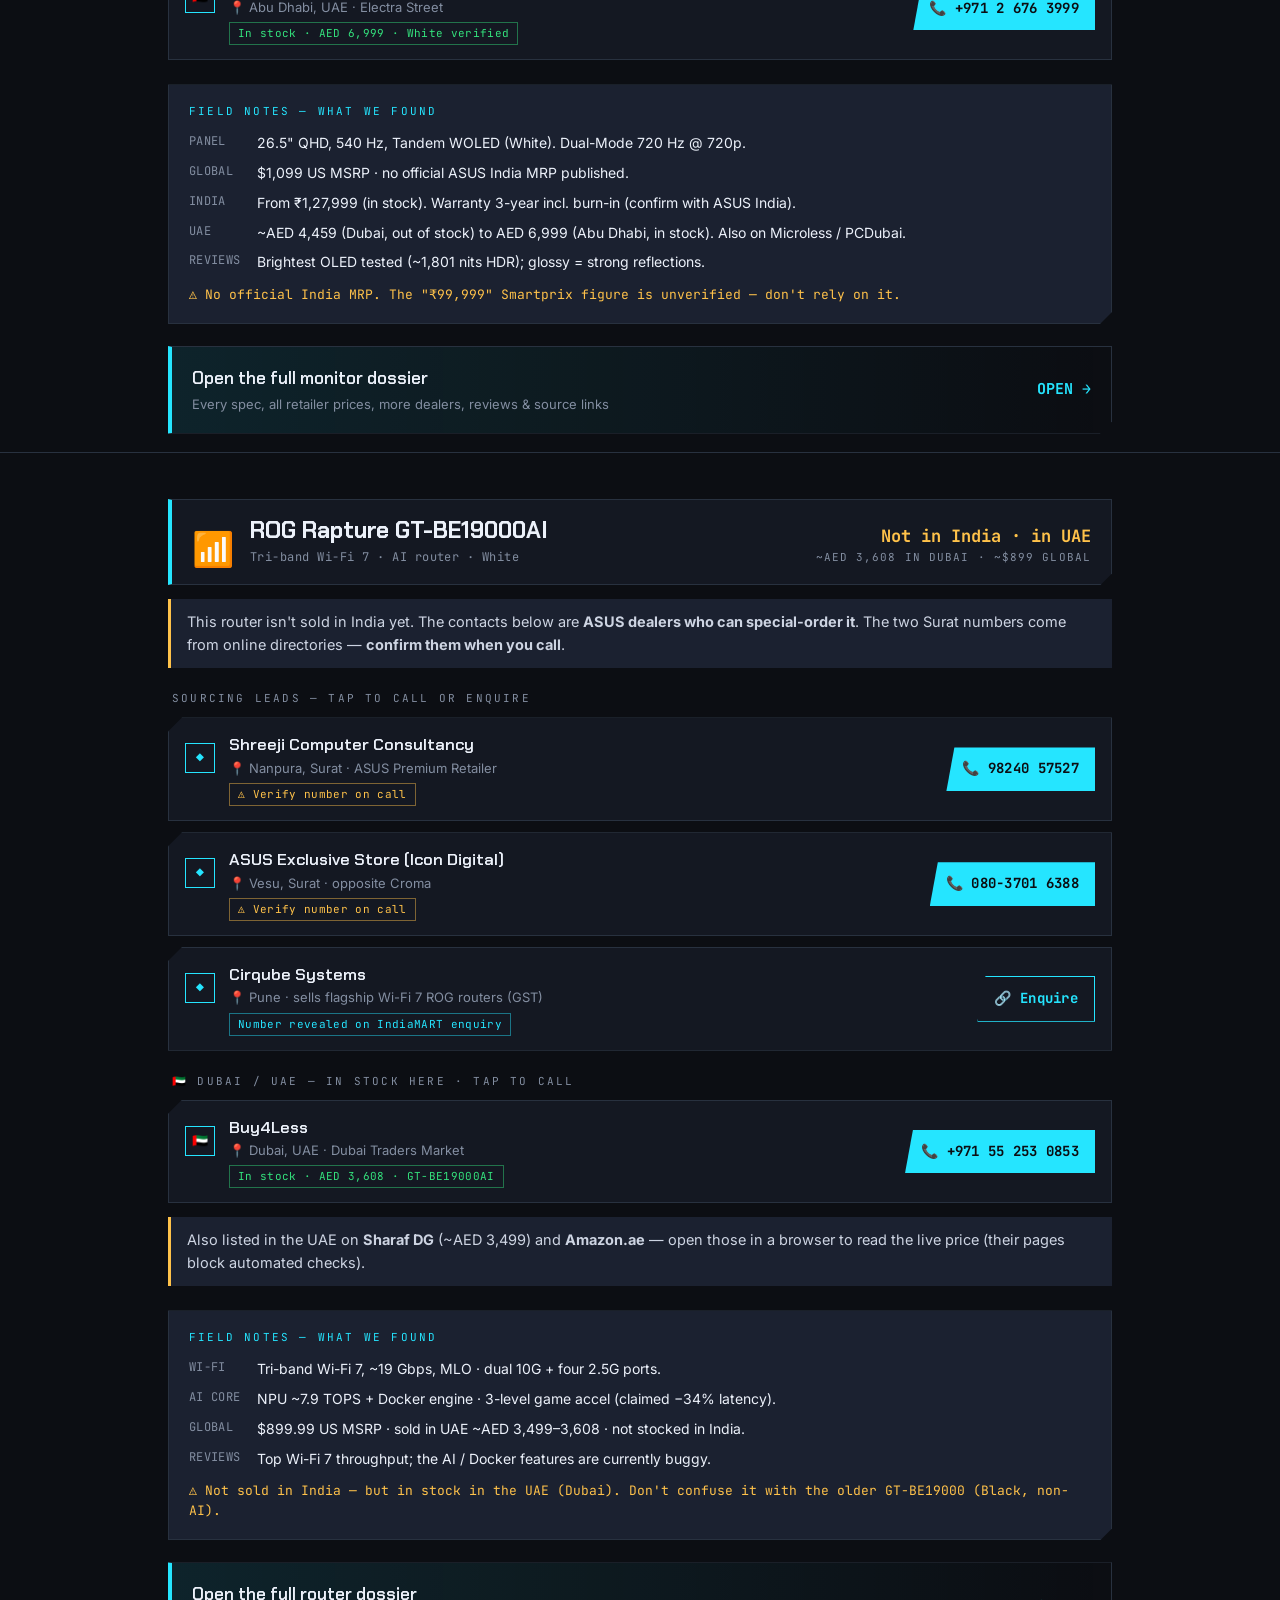
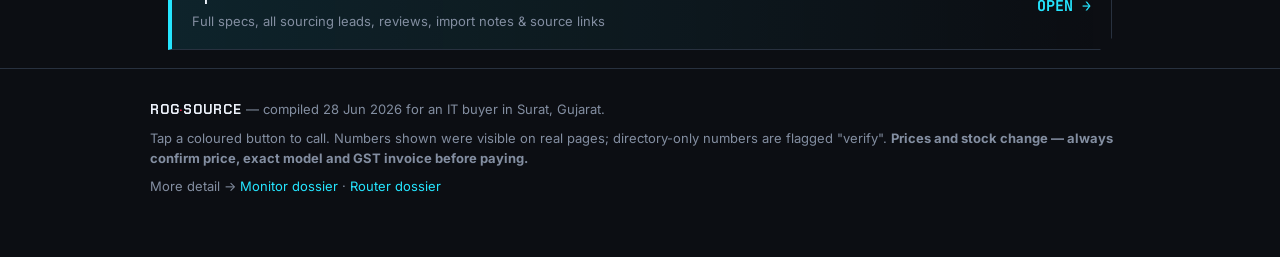
==== commit bae59ddb: "Add Dubai / UAE dealers as an alternative source Research and add verified UAE sellers for both prod" ====
--- a/index.html
+++ b/index.html
@@ -30,14 +30,14 @@
         <div class="nm">ROG Swift OLED PG27AQWP-W</div>
         <div class="ds">27" · 540 Hz · OLED Monitor · White</div>
         <div class="dat">₹1,27,999 from</div>
-        <div class="jump">↘ 5 dealers · jump to list</div>
+        <div class="jump">↘ 7 dealers · India + UAE</div>
       </a>
       <a class="lp-tile" href="#router">
         <div class="ico">📶</div>
         <div class="nm">ROG Rapture GT-BE19000AI</div>
         <div class="ds">Tri-band · Wi-Fi 7 · AI Router · White</div>
-        <div class="dat warn">Not in India yet · ~$899</div>
-        <div class="jump">↘ 3 sourcing leads · jump to list</div>
+        <div class="dat warn">UAE: AED 3,608 · not in India</div>
+        <div class="jump">↘ India leads + UAE · jump</div>
       </a>
     </div>
   </div>
@@ -112,12 +112,35 @@
         <a class="lp-call alt" href="tel:+919321727055">📞 93217 27055</a>
       </div>
 
+      <div class="lp-listlabel">🇦🇪 Dubai / UAE — alternative source · tap to call</div>
+
+      <div class="lp-tag">
+        <div class="lp-rank lead">🇦🇪</div>
+        <div class="lp-who">
+          <div class="n">Al Ershad Infotech</div>
+          <div class="l">📍 Bur Dubai, UAE · Al Ain Center</div>
+          <span class="s warn">Out of stock · ~AED 4,459 · confirm on call</span>
+        </div>
+        <a class="lp-call alt" href="tel:+971529023208">📞 +971 52 902 3208</a>
+      </div>
+
+      <div class="lp-tag">
+        <div class="lp-rank lead">🇦🇪</div>
+        <div class="lp-who">
+          <div class="n">Adarc Computer</div>
+          <div class="l">📍 Abu Dhabi, UAE · Electra Street</div>
+          <span class="s ok">In stock · AED 6,999 · White verified</span>
+        </div>
+        <a class="lp-call alt" href="tel:+97126763999">📞 +971 2 676 3999</a>
+      </div>
+
       <div class="lp-notes">
         <div class="nh">Field notes — what we found</div>
         <dl>
           <dt>Panel</dt><dd>26.5" QHD, 540 Hz, Tandem WOLED (White). Dual-Mode 720 Hz @ 720p.</dd>
           <dt>Global</dt><dd>$1,099 US MSRP · no official ASUS India MRP published.</dd>
-          <dt>Warranty</dt><dd>3-year incl. burn-in (per ASUS global policy — confirm with ASUS India).</dd>
+          <dt>India</dt><dd>From ₹1,27,999 (in stock). Warranty 3-year incl. burn-in (confirm with ASUS India).</dd>
+          <dt>UAE</dt><dd>~AED 4,459 (Dubai, out of stock) to AED 6,999 (Abu Dhabi, in stock). Also on Microless / PCDubai.</dd>
           <dt>Reviews</dt><dd>Brightest OLED tested (~1,801 nits HDR); glossy = strong reflections.</dd>
         </dl>
         <div class="warnline">⚠ No official India MRP. The "₹99,999" Smartprix figure is unverified — don't rely on it.</div>
@@ -141,8 +164,8 @@
           <div class="ds">Tri-band Wi-Fi 7 · AI router · White</div>
         </div>
         <div class="readout">
-          <div class="big warn">Not in India yet</div>
-          <div class="lbl">~$899 global · import / order</div>
+          <div class="big warn">Not in India · in UAE</div>
+          <div class="lbl">~AED 3,608 in Dubai · ~$899 global</div>
         </div>
       </div>
 
@@ -179,16 +202,30 @@
         </div>
         <a class="lp-call ghost" href="https://www.indiamart.com/proddetail/asus-rog-rapture-gt-be98-pro-wireless-quad-band-multi-gig-gaming-router-2857910238491.html" target="_blank" rel="noopener">🔗 Enquire</a>
       </div>
+
+      <div class="lp-listlabel">🇦🇪 Dubai / UAE — in stock here · tap to call</div>
+
+      <div class="lp-tag">
+        <div class="lp-rank lead">🇦🇪</div>
+        <div class="lp-who">
+          <div class="n">Buy4Less</div>
+          <div class="l">📍 Dubai, UAE · Dubai Traders Market</div>
+          <span class="s ok">In stock · AED 3,608 · GT-BE19000AI</span>
+        </div>
+        <a class="lp-call alt" href="tel:+971552530853">📞 +971 55 253 0853</a>
+      </div>
+
+      <div class="note">Also listed in the UAE on <b>Sharaf DG</b> (~AED 3,499) and <b>Amazon.ae</b> — open those in a browser to read the live price (their pages block automated checks).</div>
 
       <div class="lp-notes">
         <div class="nh">Field notes — what we found</div>
         <dl>
           <dt>Wi-Fi</dt><dd>Tri-band Wi-Fi 7, ~19 Gbps, MLO · dual 10G + four 2.5G ports.</dd>
           <dt>AI core</dt><dd>NPU ~7.9 TOPS + Docker engine · 3-level game accel (claimed −34% latency).</dd>
-          <dt>Global</dt><dd>$899.99 US MSRP · not stocked by any verified Indian seller.</dd>
+          <dt>Global</dt><dd>$899.99 US MSRP · sold in UAE ~AED 3,499–3,608 · not stocked in India.</dd>
           <dt>Reviews</dt><dd>Top Wi-Fi 7 throughput; the AI / Docker features are currently buggy.</dd>
         </dl>
-        <div class="warnline">⚠ Import / special-order only. Don't confuse it with the older GT-BE19000 (Black, non-AI) on Amazon.in.</div>
+        <div class="warnline">⚠ Not sold in India — but in stock in the UAE (Dubai). Don't confuse it with the older GT-BE19000 (Black, non-AI).</div>
       </div>
 
       <a class="lp-dossier" href="router.html">
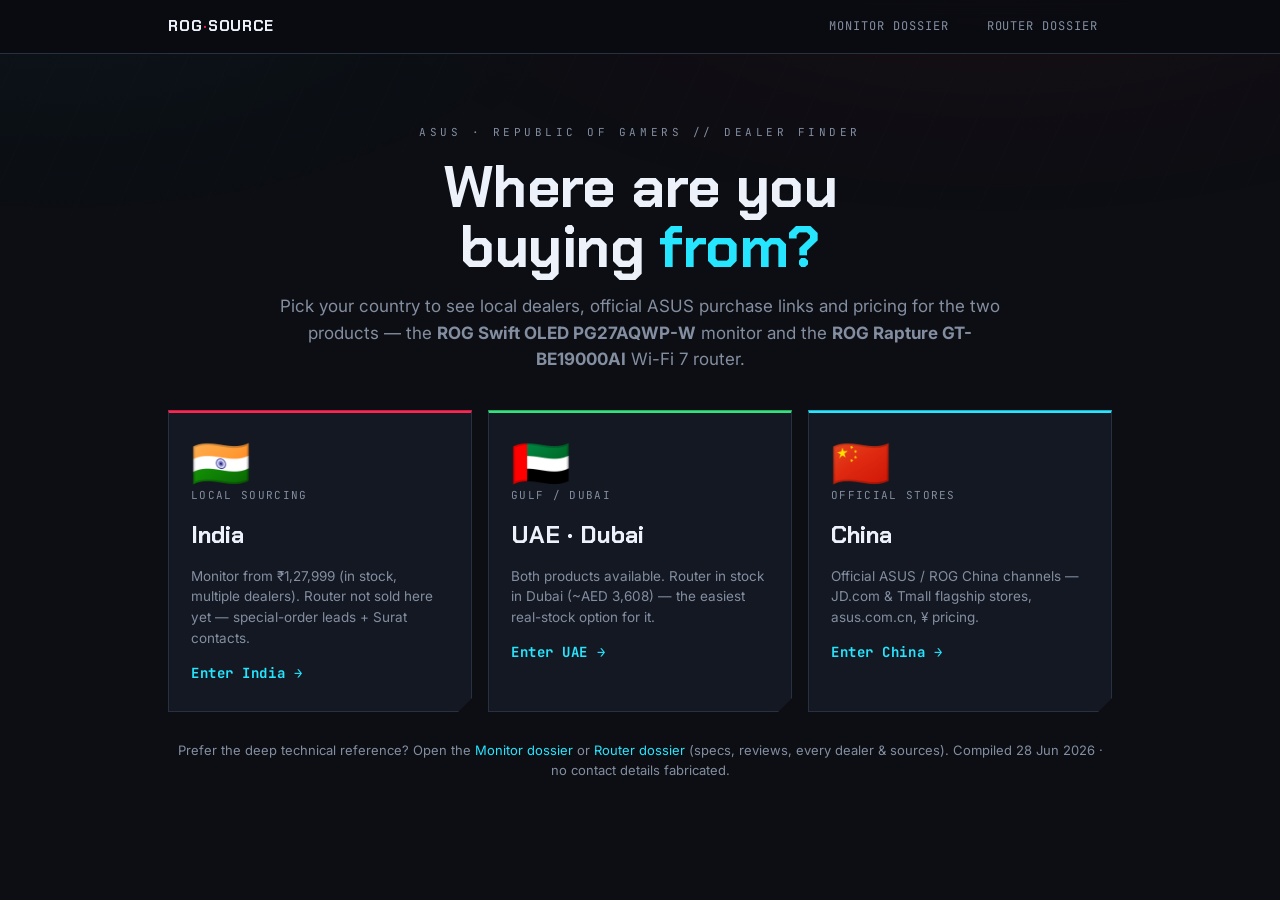
==== commit 528fff87: "Add country picker (India / UAE / China) and per-country pages Reformat the site around a country ga" ====
--- a/index.html
+++ b/index.html
@@ -3,8 +3,8 @@
 <head>
 <meta charset="UTF-8" />
 <meta name="viewport" content="width=device-width, initial-scale=1.0" />
-<title>Find an ASUS ROG Dealer in India — PG27AQWP-W & GT-BE19000AI</title>
-<meta name="description" content="Two ASUS ROG products, the dealers who stock them in India, and a tap-to-call number for each. Built for an IT buyer in Surat, Gujarat." />
+<title>ROG·SOURCE — Choose your country (India / UAE / China)</title>
+<meta name="description" content="Pick your country to see ASUS ROG dealers, official purchase links and pricing for the PG27AQWP-W monitor and GT-BE19000AI Wi-Fi 7 router." />
 <link rel="stylesheet" href="styles.css" />
 </head>
 <body>
@@ -12,236 +12,46 @@
 <div class="topbar">
   <div class="wrap">
     <span class="brand">ROG<span>·</span>SOURCE</span>
-    <a class="tab active" href="index.html">Dealers</a>
-    <a class="tab" href="monitor.html">Monitor</a>
-    <a class="tab" href="router.html">Router</a>
+    <a class="tab" href="monitor.html">Monitor dossier</a>
+    <a class="tab" href="router.html">Router dossier</a>
   </div>
 </div>
 
-<header class="lp-hero">
+<header class="cp-hero">
   <div class="wrap">
-    <span class="eyebrow">ASUS · Republic of Gamers // India sourcing · Surat</span>
-    <h1>Find an ASUS <span class="slash">ROG</span> dealer in India.</h1>
-    <p class="sub">Two products, the real dealers who stock them, and a tap-to-call number for each. Scroll for prices and specs — or open the full dossier.</p>
+    <span class="eyebrow">ASUS · Republic of Gamers // dealer finder</span>
+    <h1>Where are you buying <span class="slash">from?</span></h1>
+    <p class="sub">Pick your country to see local dealers, official ASUS purchase links and pricing for the two products — the <strong>ROG Swift OLED PG27AQWP-W</strong> monitor and the <strong>ROG Rapture GT-BE19000AI</strong> Wi-Fi 7 router.</p>
 
-    <div class="lp-entry">
-      <a class="lp-tile" href="#monitor">
-        <div class="ico">🖥️</div>
-        <div class="nm">ROG Swift OLED PG27AQWP-W</div>
-        <div class="ds">27" · 540 Hz · OLED Monitor · White</div>
-        <div class="dat">₹1,27,999 from</div>
-        <div class="jump">↘ 7 dealers · India + UAE</div>
+    <div class="cp-grid">
+      <a class="cp-card india" href="india.html">
+        <div class="flag">🇮🇳</div>
+        <div class="ctag">Local sourcing</div>
+        <div class="cname">India</div>
+        <div class="csub">Monitor from ₹1,27,999 (in stock, multiple dealers). Router not sold here yet — special-order leads + Surat contacts.</div>
+        <div class="enter">Enter India →</div>
       </a>
-      <a class="lp-tile" href="#router">
-        <div class="ico">📶</div>
-        <div class="nm">ROG Rapture GT-BE19000AI</div>
-        <div class="ds">Tri-band · Wi-Fi 7 · AI Router · White</div>
-        <div class="dat warn">UAE: AED 3,608 · not in India</div>
-        <div class="jump">↘ India leads + UAE · jump</div>
+
+      <a class="cp-card uae" href="uae.html">
+        <div class="flag">🇦🇪</div>
+        <div class="ctag">Gulf / Dubai</div>
+        <div class="cname">UAE · Dubai</div>
+        <div class="csub">Both products available. Router in stock in Dubai (~AED 3,608) — the easiest real-stock option for it.</div>
+        <div class="enter">Enter UAE →</div>
+      </a>
+
+      <a class="cp-card china" href="china.html">
+        <div class="flag">🇨🇳</div>
+        <div class="ctag">Official stores</div>
+        <div class="cname">China</div>
+        <div class="csub">Official ASUS / ROG China channels — JD.com &amp; Tmall flagship stores, asus.com.cn, ¥ pricing.</div>
+        <div class="enter">Enter China →</div>
       </a>
     </div>
+
+    <p class="cp-foot">Prefer the deep technical reference? Open the <a href="monitor.html">Monitor dossier</a> or <a href="router.html">Router dossier</a> (specs, reviews, every dealer &amp; sources). Compiled 28 Jun 2026 · no contact details fabricated.</p>
   </div>
 </header>
 
-<main>
-
-  <!-- ===================== MONITOR ===================== -->
-  <section class="lp-prod" id="monitor">
-    <div class="wrap">
-      <div class="lp-phead">
-        <div class="ico">🖥️</div>
-        <div class="who">
-          <div class="nm">ROG Swift OLED PG27AQWP-W</div>
-          <div class="ds">26.5" QHD · 540 Hz · Tandem WOLED · White</div>
-        </div>
-        <div class="readout">
-          <div class="big">₹1,27,999</div>
-          <div class="lbl">cheapest verified</div>
-        </div>
-      </div>
-
-      <div class="lp-listlabel">Dealers — ranked by price · tap to call</div>
-
-      <div class="lp-tag">
-        <div class="lp-rank">1</div>
-        <div class="lp-who">
-          <div class="n">Computech Store</div>
-          <div class="l">📍 Thane, Maharashtra · ships pan-India</div>
-          <span class="s ok">In stock · cheapest · ₹1,27,999</span>
-        </div>
-        <a class="lp-call" href="tel:+917039396969">📞 70 3939 6969</a>
-      </div>
-
-      <div class="lp-tag">
-        <div class="lp-rank r2">2</div>
-        <div class="lp-who">
-          <div class="n">PrimeABGB</div>
-          <div class="l">📍 Mumbai, Maharashtra · best for bulk + GST</div>
-          <span class="s warn">Out of stock · ₹1,29,990 · ask ETA</span>
-        </div>
-        <a class="lp-call alt" href="tel:+912267402000">📞 22 6740 2000</a>
-      </div>
-
-      <div class="lp-tag">
-        <div class="lp-rank r3">3</div>
-        <div class="lp-who">
-          <div class="n">National PC</div>
-          <div class="l">📍 Kolkata, West Bengal</div>
-          <span class="s ok">In stock · GST invoice · ₹1,31,990</span>
-        </div>
-        <a class="lp-call alt" href="tel:+919007957000">📞 90079 57000</a>
-      </div>
-
-      <div class="lp-tag">
-        <div class="lp-rank lead">◆</div>
-        <div class="lp-who">
-          <div class="n">Nexus Infosys</div>
-          <div class="l">📍 Mumbai · ASUS ROG wholesale distributor</div>
-          <span class="s blue">Wholesale / bulk quotes</span>
-        </div>
-        <a class="lp-call alt" href="tel:+918591149485">📞 85911 49485</a>
-      </div>
-
-      <div class="lp-tag">
-        <div class="lp-rank lead">◆</div>
-        <div class="lp-who">
-          <div class="n">EliteHubs</div>
-          <div class="l">📍 Mumbai · gaming hardware specialist</div>
-          <span class="s blue">Stocks ROG OLED line</span>
-        </div>
-        <a class="lp-call alt" href="tel:+919321727055">📞 93217 27055</a>
-      </div>
-
-      <div class="lp-listlabel">🇦🇪 Dubai / UAE — alternative source · tap to call</div>
-
-      <div class="lp-tag">
-        <div class="lp-rank lead">🇦🇪</div>
-        <div class="lp-who">
-          <div class="n">Al Ershad Infotech</div>
-          <div class="l">📍 Bur Dubai, UAE · Al Ain Center</div>
-          <span class="s warn">Out of stock · ~AED 4,459 · confirm on call</span>
-        </div>
-        <a class="lp-call alt" href="tel:+971529023208">📞 +971 52 902 3208</a>
-      </div>
-
-      <div class="lp-tag">
-        <div class="lp-rank lead">🇦🇪</div>
-        <div class="lp-who">
-          <div class="n">Adarc Computer</div>
-          <div class="l">📍 Abu Dhabi, UAE · Electra Street</div>
-          <span class="s ok">In stock · AED 6,999 · White verified</span>
-        </div>
-        <a class="lp-call alt" href="tel:+97126763999">📞 +971 2 676 3999</a>
-      </div>
-
-      <div class="lp-notes">
-        <div class="nh">Field notes — what we found</div>
-        <dl>
-          <dt>Panel</dt><dd>26.5" QHD, 540 Hz, Tandem WOLED (White). Dual-Mode 720 Hz @ 720p.</dd>
-          <dt>Global</dt><dd>$1,099 US MSRP · no official ASUS India MRP published.</dd>
-          <dt>India</dt><dd>From ₹1,27,999 (in stock). Warranty 3-year incl. burn-in (confirm with ASUS India).</dd>
-          <dt>UAE</dt><dd>~AED 4,459 (Dubai, out of stock) to AED 6,999 (Abu Dhabi, in stock). Also on Microless / PCDubai.</dd>
-          <dt>Reviews</dt><dd>Brightest OLED tested (~1,801 nits HDR); glossy = strong reflections.</dd>
-        </dl>
-        <div class="warnline">⚠ No official India MRP. The "₹99,999" Smartprix figure is unverified — don't rely on it.</div>
-      </div>
-
-      <a class="lp-dossier" href="monitor.html">
-        <div class="t">Open the full monitor dossier
-          <small>Every spec, all retailer prices, more dealers, reviews &amp; source links</small></div>
-        <div class="go">OPEN →</div>
-      </a>
-    </div>
-  </section>
-
-  <!-- ===================== ROUTER ===================== -->
-  <section class="lp-prod" id="router">
-    <div class="wrap">
-      <div class="lp-phead router">
-        <div class="ico">📶</div>
-        <div class="who">
-          <div class="nm">ROG Rapture GT-BE19000AI</div>
-          <div class="ds">Tri-band Wi-Fi 7 · AI router · White</div>
-        </div>
-        <div class="readout">
-          <div class="big warn">Not in India · in UAE</div>
-          <div class="lbl">~AED 3,608 in Dubai · ~$899 global</div>
-        </div>
-      </div>
-
-      <div class="note">This router isn't sold in India yet. The contacts below are <b>ASUS dealers who can special-order it</b>. The two Surat numbers come from online directories — <b>confirm them when you call</b>.</div>
-
-      <div class="lp-listlabel">Sourcing leads — tap to call or enquire</div>
-
-      <div class="lp-tag">
-        <div class="lp-rank lead">◆</div>
-        <div class="lp-who">
-          <div class="n">Shreeji Computer Consultancy</div>
-          <div class="l">📍 Nanpura, Surat · ASUS Premium Retailer</div>
-          <span class="s warn">⚠ Verify number on call</span>
-        </div>
-        <a class="lp-call alt" href="tel:+919824057527">📞 98240 57527</a>
-      </div>
-
-      <div class="lp-tag">
-        <div class="lp-rank lead">◆</div>
-        <div class="lp-who">
-          <div class="n">ASUS Exclusive Store (Icon Digital)</div>
-          <div class="l">📍 Vesu, Surat · opposite Croma</div>
-          <span class="s warn">⚠ Verify number on call</span>
-        </div>
-        <a class="lp-call alt" href="tel:+918037016388">📞 080-3701 6388</a>
-      </div>
-
-      <div class="lp-tag">
-        <div class="lp-rank lead">◆</div>
-        <div class="lp-who">
-          <div class="n">Cirqube Systems</div>
-          <div class="l">📍 Pune · sells flagship Wi-Fi 7 ROG routers (GST)</div>
-          <span class="s blue">Number revealed on IndiaMART enquiry</span>
-        </div>
-        <a class="lp-call ghost" href="https://www.indiamart.com/proddetail/asus-rog-rapture-gt-be98-pro-wireless-quad-band-multi-gig-gaming-router-2857910238491.html" target="_blank" rel="noopener">🔗 Enquire</a>
-      </div>
-
-      <div class="lp-listlabel">🇦🇪 Dubai / UAE — in stock here · tap to call</div>
-
-      <div class="lp-tag">
-        <div class="lp-rank lead">🇦🇪</div>
-        <div class="lp-who">
-          <div class="n">Buy4Less</div>
-          <div class="l">📍 Dubai, UAE · Dubai Traders Market</div>
-          <span class="s ok">In stock · AED 3,608 · GT-BE19000AI</span>
-        </div>
-        <a class="lp-call alt" href="tel:+971552530853">📞 +971 55 253 0853</a>
-      </div>
-
-      <div class="note">Also listed in the UAE on <b>Sharaf DG</b> (~AED 3,499) and <b>Amazon.ae</b> — open those in a browser to read the live price (their pages block automated checks).</div>
-
-      <div class="lp-notes">
-        <div class="nh">Field notes — what we found</div>
-        <dl>
-          <dt>Wi-Fi</dt><dd>Tri-band Wi-Fi 7, ~19 Gbps, MLO · dual 10G + four 2.5G ports.</dd>
-          <dt>AI core</dt><dd>NPU ~7.9 TOPS + Docker engine · 3-level game accel (claimed −34% latency).</dd>
-          <dt>Global</dt><dd>$899.99 US MSRP · sold in UAE ~AED 3,499–3,608 · not stocked in India.</dd>
-          <dt>Reviews</dt><dd>Top Wi-Fi 7 throughput; the AI / Docker features are currently buggy.</dd>
-        </dl>
-        <div class="warnline">⚠ Not sold in India — but in stock in the UAE (Dubai). Don't confuse it with the older GT-BE19000 (Black, non-AI).</div>
-      </div>
-
-      <a class="lp-dossier" href="router.html">
-        <div class="t">Open the full router dossier
-          <small>Full specs, all sourcing leads, reviews, import notes &amp; source links</small></div>
-        <div class="go">OPEN →</div>
-      </a>
-    </div>
-  </section>
-
-  <div class="wrap lp-foot">
-    <p><span class="mark">ROG<span>·</span>SOURCE</span> — compiled 28 Jun 2026 for an IT buyer in Surat, Gujarat.</p>
-    <p style="margin-top:8px">Tap a coloured button to call. Numbers shown were visible on real pages; directory-only numbers are flagged "verify". <strong>Prices and stock change — always confirm price, exact model and GST invoice before paying.</strong></p>
-    <p style="margin-top:8px">More detail → <a href="monitor.html">Monitor dossier</a> · <a href="router.html">Router dossier</a></p>
-  </div>
-
-</main>
 </body>
 </html>
--- a/styles.css
+++ b/styles.css
@@ -222,6 +222,44 @@
   a.lp-call{width:100%;justify-content:center}
   .lp-notes dl{grid-template-columns:1fr}
 }
+/* ===================================================================
+   COUNTRY PICKER (cp-) — the gate shown on first open
+   =================================================================== */
+.cp-hero{padding:70px 0 26px;text-align:center}
+.cp-hero .eyebrow{display:block;margin-bottom:16px}
+.cp-hero h1{font-size:clamp(32px,6.5vw,58px);max-width:16ch;margin-inline:auto}
+.cp-hero h1 .slash{color:var(--volt)}
+.cp-hero .sub{margin:16px auto 0}
+.cp-grid{display:grid;grid-template-columns:repeat(3,1fr);gap:16px;margin:38px 0 10px}
+@media(max-width:760px){.cp-grid{grid-template-columns:1fr}}
+.cp-card{display:block;background:var(--carbon);border:1px solid var(--edge);border-top:3px solid var(--signal);
+  padding:26px 22px;text-align:left;transition:border-color .18s,transform .18s;
+  clip-path:polygon(0 0,100% 0,100% calc(100% - 14px),calc(100% - 14px) 100%,0 100%)}
+.cp-card.uae{border-top-color:var(--ok)} .cp-card.china{border-top-color:var(--volt)}
+.cp-card:hover{transform:translateY(-4px);text-decoration:none;border-color:var(--signal)}
+.cp-card.uae:hover{border-color:var(--ok)} .cp-card.china:hover{border-color:var(--volt)}
+.cp-card .flag{font-size:48px;line-height:1}
+.cp-card .cname{font-family:var(--disp);font-weight:700;font-size:24px;margin:12px 0 4px;color:var(--paper)}
+.cp-card .ctag{font-family:var(--mono);font-size:11px;letter-spacing:.12em;text-transform:uppercase;color:var(--mute)}
+.cp-card .csub{color:var(--mute);font-size:13.5px;margin-top:12px;min-height:60px}
+.cp-card .enter{font-family:var(--mono);font-weight:700;font-size:14px;color:var(--volt);margin-top:14px;letter-spacing:.04em}
+.cp-foot{padding:18px 0 60px;color:var(--mute);font-size:13px}
+
+/* official business links block */
+.lp-links{display:flex;flex-wrap:wrap;gap:10px;margin:4px 0 6px}
+a.lp-linkbtn{display:inline-flex;align-items:center;gap:8px;font-family:var(--mono);font-size:12.5px;
+  color:var(--paper);border:1px solid var(--edge);background:var(--steel);padding:10px 13px;letter-spacing:.02em;
+  clip-path:polygon(7px 0,100% 0,100% 100%,0 100%,0 100%);transition:border-color .15s,color .15s}
+a.lp-linkbtn:hover{border-color:var(--volt);color:var(--volt);text-decoration:none}
+a.lp-linkbtn.official{border-color:rgba(255,36,82,.5)}
+a.lp-linkbtn.official:hover{border-color:var(--signal);color:var(--signal)}
+
+/* topbar change-country control */
+.topbar .country{font-family:var(--mono);font-size:12px;letter-spacing:.04em;color:var(--paper);
+  border:1px solid var(--edge);background:var(--steel);padding:7px 11px;margin-right:auto;margin-left:4px}
+.topbar .country:hover{border-color:var(--volt);color:var(--volt);text-decoration:none}
+.topbar .country .fl{margin-right:6px}
+
 @media(prefers-reduced-motion:reduce){
   *{transition:none!important;scroll-behavior:auto!important}
 }
